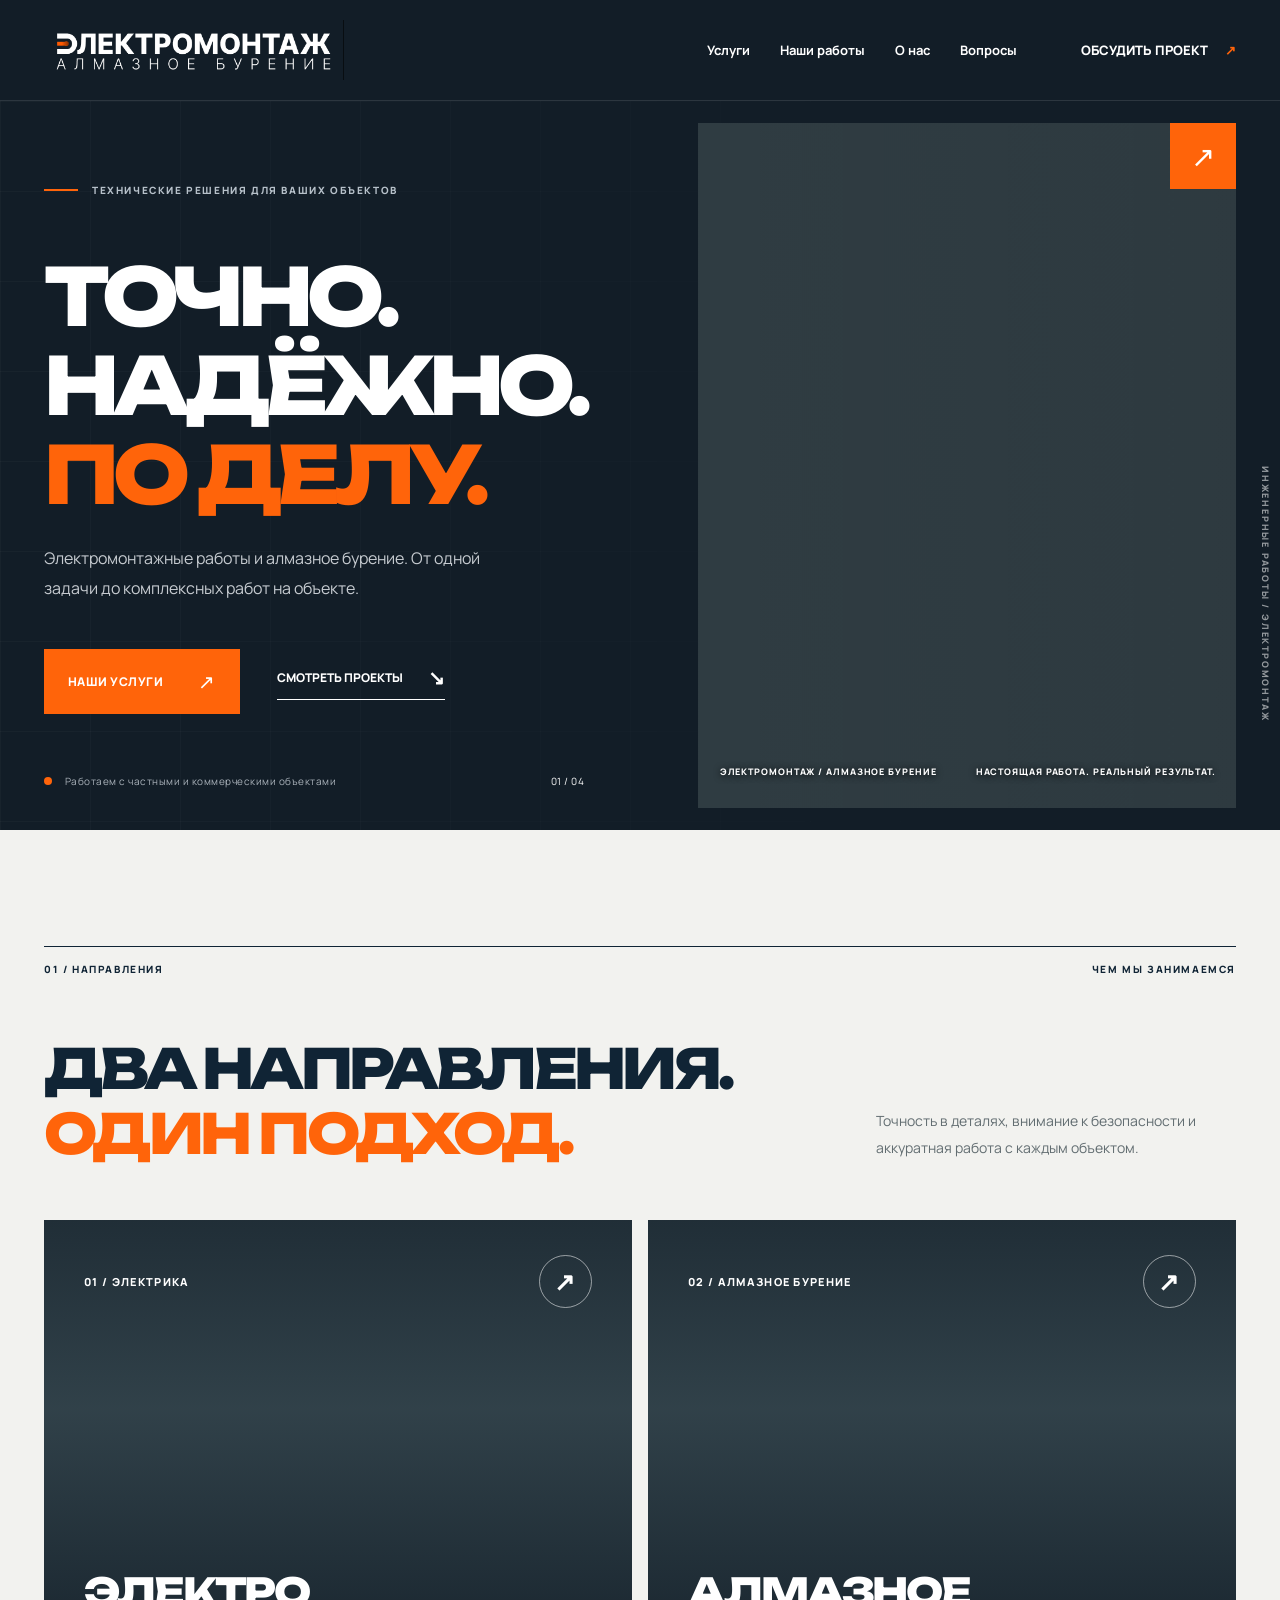
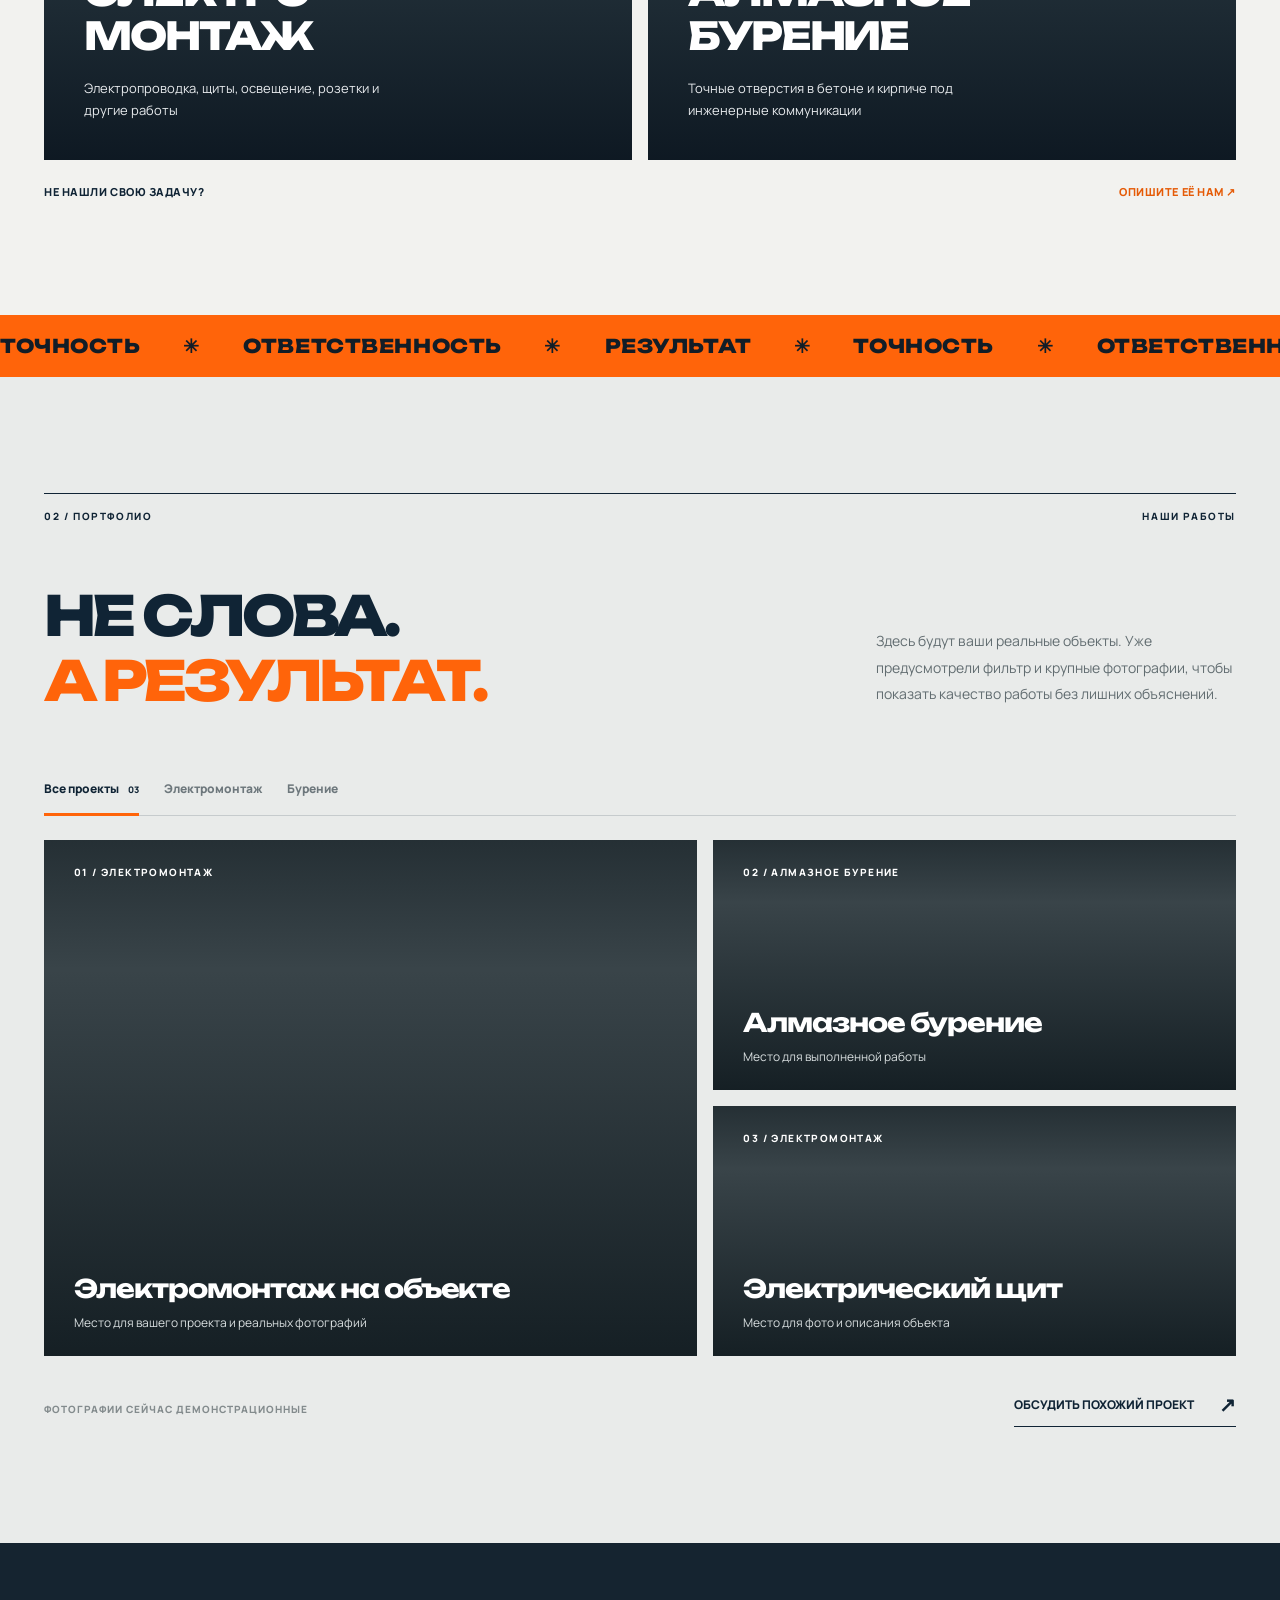
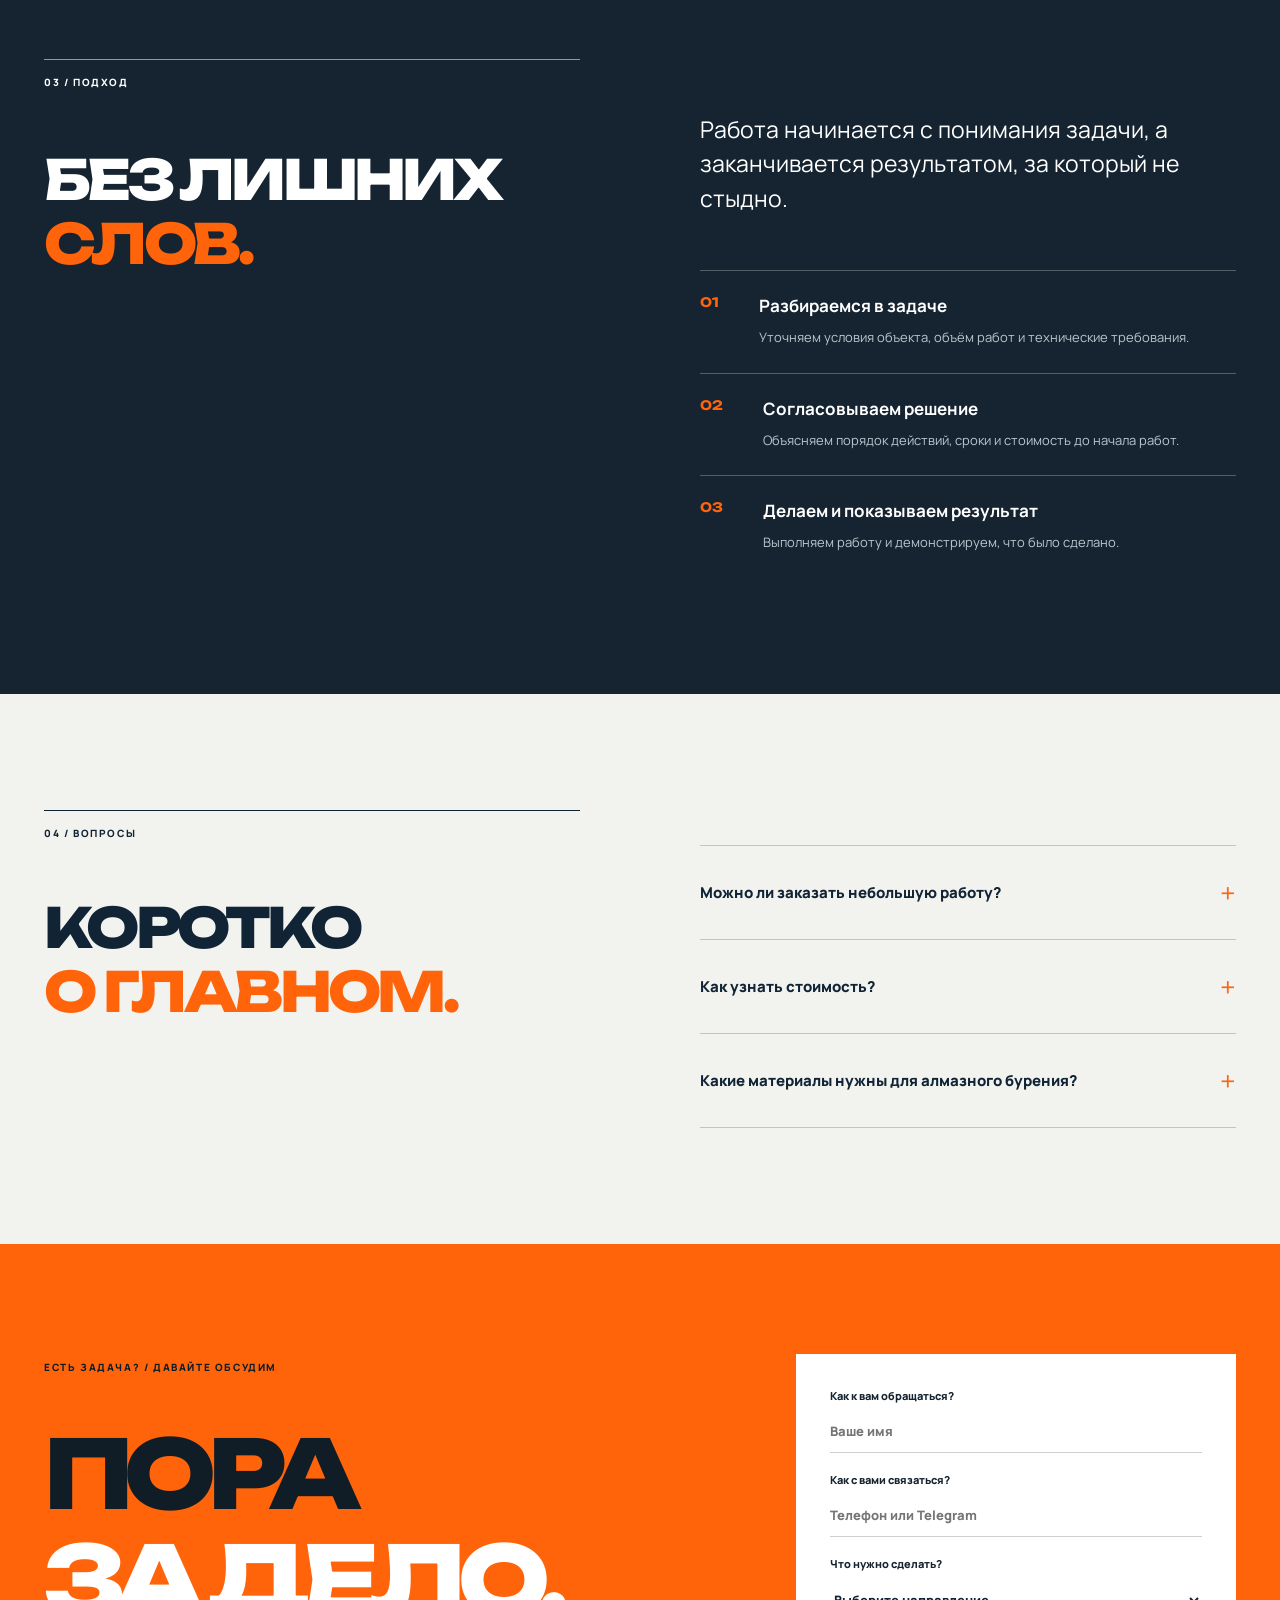
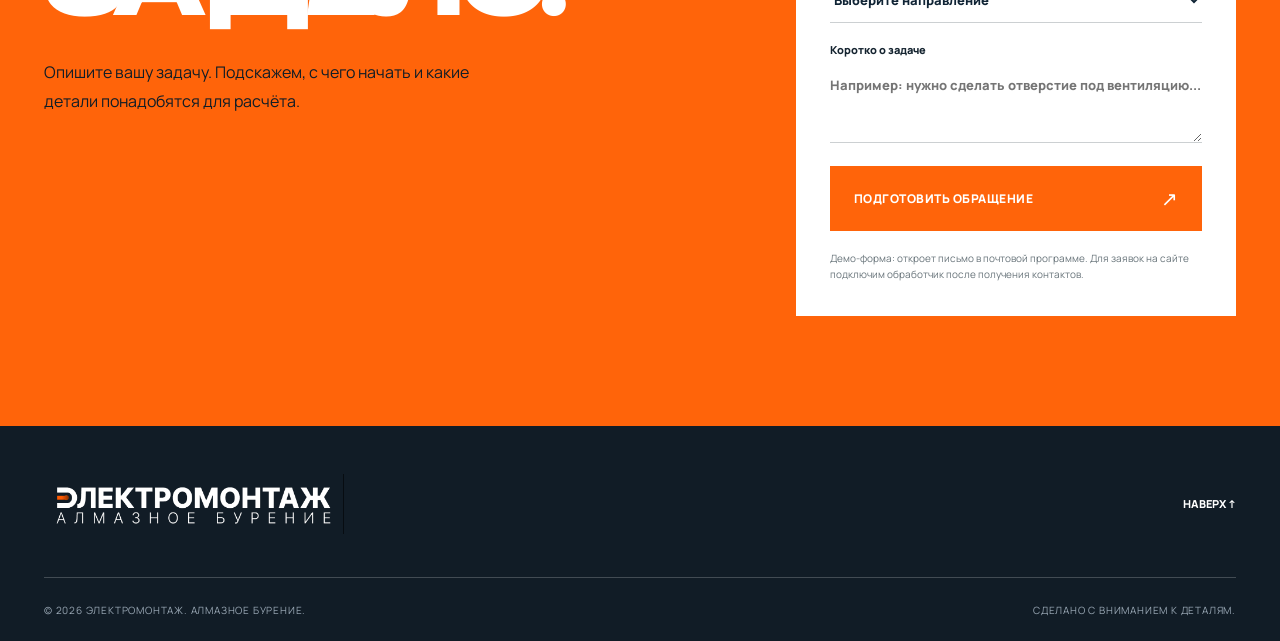
==== index.html @ 84d14e61 "Add files via upload" ====
<!doctype html>
<html lang="ru">
<head>
  <meta charset="utf-8">
  <meta name="viewport" content="width=device-width, initial-scale=1">
  <meta name="theme-color" content="#101e2a">
  <meta name="description" content="Электромонтажные работы и алмазное бурение. Монтаж проводки, щитов и освещения, бурение отверстий под инженерные коммуникации. Посмотрите наши проекты и оставьте заявку.">
  <title>Электромонтаж и алмазное бурение | ЭЛЕКТРОМОНТАЖ</title>
  <link rel="preconnect" href="https://fonts.googleapis.com">
  <link rel="preconnect" href="https://fonts.gstatic.com" crossorigin>
  <link href="https://fonts.googleapis.com/css2?family=Manrope:wght@400;500;600;700;800&family=Unbounded:wght@500;600;700;800&display=swap" rel="stylesheet">
  <link rel="stylesheet" href="css/style.css">
</head>
<body>
  <a class="skip-link" href="#main">Перейти к содержимому</a>
  <header class="site-header" id="top">
    <div class="shell header-inner">
      <a class="logo-link" href="index.html" aria-label="Электромонтаж — главная"><img src="assets/logo-light.png" alt="Электромонтаж. Алмазное бурение" width="318" height="64"></a>
      <nav class="desktop-nav" aria-label="Основное меню"><a href="#services">Услуги</a><a href="#projects">Наши работы</a><a href="#approach">О нас</a><a href="#faq">Вопросы</a></nav>
      <a class="header-contact" href="#contact">Обсудить проект <span aria-hidden="true">↗</span></a>
      <button class="menu-toggle" type="button" aria-controls="mobile-menu" aria-expanded="false" aria-label="Открыть меню"><span></span><span></span></button>
    </div>
    <nav class="mobile-nav" id="mobile-menu" aria-label="Мобильное меню" hidden><a href="#services">Услуги</a><a href="#projects">Наши работы</a><a href="#approach">О нас</a><a href="#faq">Вопросы</a><a href="#contact">Оставить заявку ↗</a></nav>
  </header>

  <main id="main">
    <section class="hero" aria-labelledby="hero-title">
      <div class="hero-grid" aria-hidden="true"></div>
      <div class="shell hero-layout">
        <div class="hero-copy">
          <div class="eyebrow"><span class="orange-line"></span> ТЕХНИЧЕСКИЕ РЕШЕНИЯ ДЛЯ ВАШИХ ОБЪЕКТОВ</div>
          <h1 id="hero-title">ТОЧНО.<br>НАДЁЖНО.<br><span>ПО ДЕЛУ.</span></h1>
          <p>Электромонтажные работы и алмазное бурение. От одной задачи до комплексных работ на объекте.</p>
          <div class="hero-actions"><a class="btn btn-orange" href="#services">Наши услуги <span>↗</span></a><a class="text-link light-link" href="#projects">Смотреть проекты <span>↘</span></a></div>
          <div class="hero-bottom"><span><i class="status-dot"></i> Работаем с частными и коммерческими объектами</span><span class="hero-index">01 / 04</span></div>
        </div>
        <div class="hero-visual">
          <div class="photo photo-hero" role="img" aria-label="Промышленное электрооборудование и электромонтажные работы"></div>
          <div class="photo-caption"><span>ЭЛЕКТРОМОНТАЖ / АЛМАЗНОЕ БУРЕНИЕ</span><span>НАСТОЯЩАЯ РАБОТА. РЕАЛЬНЫЙ РЕЗУЛЬТАТ.</span></div>
          <div class="orange-corner" aria-hidden="true">↗</div>
        </div>
      </div>
      <div class="hero-side-text" aria-hidden="true">ИНЖЕНЕРНЫЕ РАБОТЫ / ЭЛЕКТРОМОНТАЖ</div>
    </section>

    <section class="intro section-pad" id="services" aria-labelledby="services-title">
      <div class="shell">
        <div class="section-kicker"><span>01 / НАПРАВЛЕНИЯ</span><span>ЧЕМ МЫ ЗАНИМАЕМСЯ</span></div>
        <div class="intro-heading"><h2 id="services-title">ДВА НАПРАВЛЕНИЯ.<br><em>ОДИН ПОДХОД.</em></h2><p>Точность в деталях, внимание к безопасности и аккуратная работа с каждым объектом.</p></div>
        <div class="service-grid">
          <a class="service-card" href="electrical.html">
            <div class="service-photo photo photo-electrical"></div><div class="service-shade"></div>
            <div class="service-top"><span>01 / ЭЛЕКТРИКА</span><span class="circle-arrow">↗</span></div>
            <div class="service-bottom"><h3>ЭЛЕКТРО<br>МОНТАЖ</h3><p>Электропроводка, щиты, освещение, розетки и другие работы</p></div>
          </a>
          <a class="service-card" href="drilling.html">
            <div class="service-photo photo photo-drilling"></div><div class="service-shade"></div>
            <div class="service-top"><span>02 / АЛМАЗНОЕ БУРЕНИЕ</span><span class="circle-arrow">↗</span></div>
            <div class="service-bottom"><h3>АЛМАЗНОЕ<br>БУРЕНИЕ</h3><p>Точные отверстия в бетоне и кирпиче под инженерные коммуникации</p></div>
          </a>
        </div>
        <p class="service-note">НЕ НАШЛИ СВОЮ ЗАДАЧУ? <a href="#contact">ОПИШИТЕ ЕЁ НАМ ↗</a></p>
      </div>
    </section>

    <section class="ticker" aria-label="Наш принцип"><div class="ticker-track">ТОЧНОСТЬ <span>✳</span> ОТВЕТСТВЕННОСТЬ <span>✳</span> РЕЗУЛЬТАТ <span>✳</span> ТОЧНОСТЬ <span>✳</span> ОТВЕТСТВЕННОСТЬ <span>✳</span> РЕЗУЛЬТАТ <span>✳</span></div></section>

    <section class="projects section-pad" id="projects" aria-labelledby="projects-title">
      <div class="shell">
        <div class="section-kicker"><span>02 / ПОРТФОЛИО</span><span>НАШИ РАБОТЫ</span></div>
        <div class="projects-heading"><h2 id="projects-title">НЕ СЛОВА.<br><em>А РЕЗУЛЬТАТ.</em></h2><p>Здесь будут ваши реальные объекты. Уже предусмотрели фильтр и крупные фотографии, чтобы показать качество работы без лишних объяснений.</p></div>
        <div class="project-controls" role="group" aria-label="Фильтр проектов"><button class="filter is-active" type="button" data-filter="all" aria-pressed="true">Все проекты <span>03</span></button><button class="filter" type="button" data-filter="electrical" aria-pressed="false">Электромонтаж</button><button class="filter" type="button" data-filter="drilling" aria-pressed="false">Бурение</button></div>
        <div class="project-grid">
          <article class="project-card large" data-category="electrical"><div class="project-photo photo photo-project-1"></div><div class="project-overlay"><span class="project-number">01 / ЭЛЕКТРОМОНТАЖ</span><div><h3>Электромонтаж на объекте</h3><p>Место для вашего проекта и реальных фотографий</p></div></div></article>
          <article class="project-card" data-category="drilling"><div class="project-photo photo photo-project-2"></div><div class="project-overlay"><span class="project-number">02 / АЛМАЗНОЕ БУРЕНИЕ</span><div><h3>Алмазное бурение</h3><p>Место для выполненной работы</p></div></div></article>
          <article class="project-card" data-category="electrical"><div class="project-photo photo photo-project-3"></div><div class="project-overlay"><span class="project-number">03 / ЭЛЕКТРОМОНТАЖ</span><div><h3>Электрический щит</h3><p>Место для фото и описания объекта</p></div></div></article>
        </div>
        <div class="projects-foot"><span>ФОТОГРАФИИ СЕЙЧАС ДЕМОНСТРАЦИОННЫЕ</span><a class="text-link" href="#contact">Обсудить похожий проект <span>↗</span></a></div>
      </div>
    </section>

    <section class="approach section-pad" id="approach" aria-labelledby="approach-title"><div class="shell approach-grid"><div><div class="section-kicker reverse"><span>03 / ПОДХОД</span></div><h2 id="approach-title">БЕЗ ЛИШНИХ<br><em>СЛОВ.</em></h2></div><div class="approach-content"><p class="approach-lead">Работа начинается с понимания задачи, а заканчивается результатом, за который не стыдно.</p><div class="approach-item"><span>01</span><div><h3>Разбираемся в задаче</h3><p>Уточняем условия объекта, объём работ и технические требования.</p></div></div><div class="approach-item"><span>02</span><div><h3>Согласовываем решение</h3><p>Объясняем порядок действий, сроки и стоимость до начала работ.</p></div></div><div class="approach-item"><span>03</span><div><h3>Делаем и показываем результат</h3><p>Выполняем работу и демонстрируем, что было сделано.</p></div></div></div></div></section>

    <section class="faq section-pad" id="faq" aria-labelledby="faq-title"><div class="shell faq-grid"><div><div class="section-kicker"><span>04 / ВОПРОСЫ</span></div><h2 id="faq-title">КОРОТКО<br><em>О ГЛАВНОМ.</em></h2></div><div class="faq-list"><details><summary>Можно ли заказать небольшую работу? <span>+</span></summary><p>Расскажите, что нужно сделать. Обсудим задачу и возможность выезда.</p></details><details><summary>Как узнать стоимость? <span>+</span></summary><p>Опишите работу и по возможности приложите фотографии объекта. После уточнения деталей можно будет рассчитать стоимость.</p></details><details><summary>Какие материалы нужны для алмазного бурения? <span>+</span></summary><p>Для оценки бурения важно знать материал стены, её толщину, диаметр и количество отверстий, а также условия доступа.</p></details></div></div></section>

    <section class="contact" id="contact" aria-labelledby="contact-title"><div class="shell contact-inner"><div class="contact-heading"><span class="contact-kicker">ЕСТЬ ЗАДАЧА? / ДАВАЙТЕ ОБСУДИМ</span><h2 id="contact-title">ПОРА<br><span>ЗА ДЕЛО.</span></h2><p>Опишите вашу задачу. Подскажем, с чего начать и какие детали понадобятся для расчёта.</p></div><form id="contact-form" class="contact-form"><label>Как к вам обращаться?<input required name="name" autocomplete="name" placeholder="Ваше имя"></label><label>Как с вами связаться?<input required name="contact" placeholder="Телефон или Telegram"></label><label>Что нужно сделать?<select name="service" required><option value="" selected disabled>Выберите направление</option><option>Электромонтаж</option><option>Алмазное бурение</option><option>Другое / нужен совет</option></select></label><label>Коротко о задаче<textarea name="message" rows="3" placeholder="Например: нужно сделать отверстие под вентиляцию..."></textarea></label><button class="btn btn-orange" type="submit">Подготовить обращение <span>↗</span></button><p class="form-hint">Демо-форма: откроет письмо в почтовой программе. Для заявок на сайте подключим обработчик после получения контактов.</p></form></div></section>
  </main>

  <footer class="footer"><div class="shell"><div class="footer-top"><a class="footer-logo" href="#top"><img src="assets/logo-light.png" alt="Электромонтаж. Алмазное бурение" loading="lazy"></a><a href="#top" class="up-link">НАВЕРХ ↑</a></div><div class="footer-bottom"><span>© <span id="year">2026</span> ЭЛЕКТРОМОНТАЖ. АЛМАЗНОЕ БУРЕНИЕ.</span><span>СДЕЛАНО С ВНИМАНИЕМ К ДЕТАЛЯМ.</span></div></div></footer>
  <script src="js/main.js" defer></script>
</body>
</html>
---- css/style.css ----
:root{--ink:#102435;--graphite:#17212a;--dark:#121d27;--orange:#ff640a;--paper:#f2f2ef;--muted:#777f84;--line:#d3d6d5;--heading:'Unbounded','Arial Black',sans-serif;--body:'Manrope',Arial,sans-serif}*{box-sizing:border-box}html{scroll-behavior:smooth;scroll-padding-top:85px}body{margin:0;background:var(--paper);color:var(--ink);font-family:var(--body);-webkit-font-smoothing:antialiased}a{color:inherit;text-decoration:none}button,input,textarea,select{font:inherit}button{cursor:pointer}img{max-width:100%;display:block}.shell{width:min(100% - 88px,1440px);margin-inline:auto}.skip-link{position:absolute;top:-100px;left:20px;background:white;color:#111;padding:14px;z-index:30}.skip-link:focus{top:14px}.site-header{background:#121d27;color:#fff;position:relative;z-index:10;border-bottom:1px solid rgba(255,255,255,.11)}.header-inner{height:100px;display:flex;align-items:center;gap:44px}.logo-link{display:flex;align-items:center;width:300px;flex:none}.logo-link img{width:100%;height:auto}.desktop-nav{display:flex;gap:30px;align-items:center;margin-left:auto}.desktop-nav a{font-size:13px;font-weight:700;transition:color .2s}.desktop-nav a:hover,.header-contact:hover{color:var(--orange)}.header-contact{font-size:13px;font-weight:800;text-transform:uppercase;margin-left:20px;white-space:nowrap}.header-contact span{color:var(--orange);padding-left:14px}.menu-toggle{display:none;background:none;border:0;width:40px;height:40px}.menu-toggle span{display:block;width:28px;height:2px;background:white;margin:6px auto}.mobile-nav{background:#15222c;padding:15px 7% 28px}.mobile-nav a{display:block;padding:14px 0;border-bottom:1px solid #ffffff22}.hero{background:var(--dark);color:white;position:relative;overflow:hidden}.hero-grid{pointer-events:none;position:absolute;inset:0;background-image:linear-gradient(to right,rgba(255,255,255,.027) 1px,transparent 1px),linear-gradient(to bottom,rgba(255,255,255,.027) 1px,transparent 1px);background-size:90px 90px;mask-image:linear-gradient(to right,#000,transparent 80%)}.hero-layout{display:grid;grid-template-columns:54% 46%;min-height:670px;position:relative}.hero-copy{display:flex;flex-direction:column;align-items:flex-start;padding:82px 40px 42px 0;position:relative;z-index:2}.eyebrow,.section-kicker,.contact-kicker{font-size:10px;font-weight:800;letter-spacing:.16em}.eyebrow{display:flex;align-items:center;gap:14px;color:#b7c1ca}.orange-line{height:2px;width:34px;background:var(--orange)}h1,h2,h3,p{margin-top:0}.hero h1{font:800 clamp(50px,6.2vw,102px)/1.12 var(--heading);letter-spacing:-.075em;margin:55px 0 24px;position:relative;z-index:3;white-space:nowrap}.hero h1 span{color:var(--orange)}.hero-copy>p{font-size:16px;line-height:1.9;color:#c6cbd0;max-width:475px}.hero-actions{display:flex;align-items:center;gap:37px;margin-top:30px}.btn{display:inline-flex;align-items:center;justify-content:space-between;gap:35px;border:0;padding:19px 24px;font-size:12px;text-transform:uppercase;letter-spacing:.04em;font-weight:800;transition:transform .25s,background .25s}.btn:hover{transform:translateY(-3px)}.btn-orange{background:var(--orange);color:#fff}.btn-orange:hover{background:#e75700}.btn span{font-size:20px;font-weight:400}.text-link{display:inline-flex;gap:25px;align-items:center;font-size:12px;font-weight:800;text-transform:uppercase;border-bottom:1px solid currentColor;padding-bottom:8px}.light-link{color:white}.text-link span{font-size:20px}.hero-bottom{margin-top:auto;padding-top:60px;display:flex;align-items:center;justify-content:space-between;width:100%;max-width:540px;font-size:10px;letter-spacing:.05em;color:#aab2ba}.status-dot{display:inline-block;width:8px;height:8px;border-radius:50%;background:var(--orange);margin-right:10px}.hero-index{color:white}.hero-visual{position:relative;margin-left:10px;min-height:670px}.photo{background-size:cover;background-position:center;background-color:#34454d}.photo-hero{position:absolute;inset:22px 0 22px 0;background-image:linear-gradient(90deg,rgba(18,29,39,.05),rgba(18,29,39,.1)),url('https://images.unsplash.com/photo-1621905251189-08b45d6a269e?auto=format&fit=crop&w=1500&q=85');filter:saturate(.67) contrast(1.1)}.photo-caption{position:absolute;left:22px;bottom:52px;right:20px;display:flex;justify-content:space-between;gap:15px;font-size:9px;font-weight:800;letter-spacing:.1em;text-shadow:0 1px 7px #000}.orange-corner{position:absolute;right:0;top:22px;width:66px;height:66px;background:var(--orange);display:grid;place-items:center;font-size:29px}.hero-side-text{position:absolute;right:8px;top:50%;writing-mode:vertical-rl;font-size:9px;font-weight:800;letter-spacing:.2em;color:#ffffff8c}.section-pad{padding:116px 0}.section-kicker{display:flex;justify-content:space-between;gap:10px;border-top:1px solid var(--ink);padding-top:15px}.intro-heading,.projects-heading{display:flex;justify-content:space-between;gap:45px;align-items:end;margin:60px 0 55px}.intro-heading h2,.projects-heading h2,.approach h2,.faq h2{font:800 clamp(34px,4.3vw,69px)/1.17 var(--heading);letter-spacing:-.065em;margin:0}.intro-heading h2 em,.projects-heading h2 em,.approach h2 em,.faq h2 em{font-style:normal;color:var(--orange)}.intro-heading p,.projects-heading p{max-width:360px;margin:0 0 4px;font-size:14px;line-height:1.9;color:#626d71}.service-grid{display:grid;grid-template-columns:1fr 1fr;gap:16px}.service-card{height:540px;position:relative;overflow:hidden;color:#fff}.service-photo{position:absolute;inset:0;transition:transform .8s cubic-bezier(.2,.65,.2,1)}.service-card:hover .service-photo{transform:scale(1.07)}.photo-electrical{background-image:url('https://images.unsplash.com/photo-1621905251918-48416bd8575a?auto=format&fit=crop&w=1300&q=85')}.photo-drilling{background-image:url('https://images.unsplash.com/photo-1504307651254-35680f356dfd?auto=format&fit=crop&w=1300&q=85')}.service-shade{position:absolute;inset:0;background:linear-gradient(180deg,rgba(10,20,30,.47),rgba(10,20,30,.08) 35%,rgba(10,20,30,.9) 100%)}.service-top,.service-bottom{position:absolute;left:40px;right:40px}.service-top{top:35px;display:flex;align-items:center;justify-content:space-between;font-size:11px;font-weight:800;letter-spacing:.12em}.circle-arrow{width:53px;height:53px;border:1px solid #fff8;border-radius:50%;display:grid;place-items:center;font-size:25px;transition:background .25s}.service-card:hover .circle-arrow{background:var(--orange);border-color:var(--orange)}.service-bottom{bottom:39px}.service-bottom h3{font:800 clamp(30px,3vw,49px)/1.14 var(--heading);letter-spacing:-.055em;margin-bottom:19px}.service-bottom p{font-size:13px;line-height:1.7;max-width:330px;margin:0;color:#e7eaed}.service-note{display:flex;justify-content:space-between;gap:20px;margin:24px 0 0;font-size:11px;font-weight:800;letter-spacing:.05em}.service-note a{color:#e55b07}.ticker{background:var(--orange);color:var(--dark);overflow:hidden;padding:19px 0}.ticker-track{white-space:nowrap;font:800 19px var(--heading);letter-spacing:.03em;width:max-content;animation:marquee 30s linear infinite}.ticker span{margin:0 38px}@keyframes marquee{to{transform:translateX(-50%)}}.projects{background:#e9ebea}.projects-heading{align-items:end}.project-controls{display:flex;gap:25px;border-bottom:1px solid #c6cbcd;margin-bottom:24px}.filter{border:0;background:none;color:#6d777c;font-size:12px;font-weight:800;padding:13px 0 18px;position:relative}.filter span{font-size:9px;margin-left:7px}.filter.is-active{color:var(--ink)}.filter.is-active::after{content:"";height:3px;background:var(--orange);position:absolute;bottom:-1px;left:0;right:0}.project-grid{display:grid;grid-template-columns:1.25fr 1fr;grid-template-rows:250px 250px;gap:16px}.project-card{position:relative;overflow:hidden;min-height:250px;color:#fff}.project-card[hidden]{display:none}.project-card.large{grid-row:span 2}.project-photo{position:absolute;inset:0;filter:saturate(.62);transition:transform .6s}.project-card:hover .project-photo{transform:scale(1.04)}.photo-project-1{background-image:url('https://images.unsplash.com/photo-1621905252507-b35492cc74b4?auto=format&fit=crop&w=1200&q=85')}.photo-project-2{background-image:url('https://images.unsplash.com/photo-1504917595217-d4dc5ebe6122?auto=format&fit=crop&w=1000&q=85')}.photo-project-3{background-image:url('https://images.unsplash.com/photo-1621905251189-08b45d6a269e?auto=format&fit=crop&w=1000&q=85')}.project-overlay{position:absolute;inset:0;padding:25px 30px;display:flex;flex-direction:column;justify-content:space-between;background:linear-gradient(180deg,rgba(15,25,30,.48),transparent 25%,rgba(15,25,30,.85))}.project-number{font-size:10px;letter-spacing:.14em;font-weight:800}.project-overlay h3{font:700 clamp(19px,2vw,31px) var(--heading);letter-spacing:-.04em;margin:0 0 10px}.project-overlay p{font-size:12px;margin:0;color:#d8dedf}.projects-foot{display:flex;justify-content:space-between;align-items:center;gap:25px;margin-top:35px}.projects-foot>span{font-size:10px;font-weight:800;color:#838b8d;letter-spacing:.1em}.approach{background:#152430;color:white}.section-kicker.reverse{border-color:#ffffff88}.approach-grid{display:grid;grid-template-columns:1fr 1fr;gap:10%}.approach h2{margin-top:58px}.approach-content{padding-top:53px}.approach-lead{font-size:23px;line-height:1.5;max-width:580px;margin:0 0 55px}.approach-item{border-top:1px solid #ffffff44;padding:23px 0;display:flex;gap:40px}.approach-item>span{color:var(--orange);font:700 13px var(--heading)}.approach-item h3{font-size:17px;margin:0 0 9px}.approach-item p{font-size:13px;line-height:1.8;color:#bbc5ce;margin:0}.faq-grid{display:grid;grid-template-columns:1fr 1fr;gap:10%}.faq h2{margin-top:55px}.faq-list{padding-top:35px}details{border-top:1px solid #bfc4c5}details:last-child{border-bottom:1px solid #bfc4c5}summary{list-style:none;cursor:pointer;padding:28px 0;display:flex;justify-content:space-between;align-items:center;gap:20px;font-weight:800;font-size:15px}summary::-webkit-details-marker{display:none}summary span{font-size:27px;font-weight:400;color:var(--orange)}details[open] summary span{transform:rotate(45deg)}details p{font-size:13px;line-height:1.9;color:#657278;max-width:490px;padding-bottom:22px;margin:0}.contact{background:var(--orange);color:#101d27;padding:110px 0}.contact-inner{display:grid;grid-template-columns:1fr 440px;gap:14%;align-items:start}.contact-heading h2{font:800 clamp(60px,7.4vw,120px)/1.12 var(--heading);letter-spacing:-.09em;margin:45px 0 25px}.contact-heading h2 span{color:white}.contact-heading p{font-size:16px;line-height:1.8;max-width:440px}.contact-form{background:#fff;padding:34px;display:grid;gap:19px;color:#152430}.contact-form label{display:grid;gap:7px;font-size:11px;font-weight:800}.contact-form input,.contact-form select,.contact-form textarea{width:100%;border:0;border-bottom:1px solid #ccd0d2;border-radius:0;background:transparent;padding:12px 0;font-size:13px;outline:none;resize:vertical;color:#102435}.contact-form input:focus,.contact-form select:focus,.contact-form textarea:focus{border-bottom-color:var(--orange)}.contact-form .btn{width:100%;margin-top:4px}.form-hint{color:#68747a;font-size:10px;line-height:1.6;margin:0}.footer{background:#111c26;color:white;padding:48px 0 24px}.footer-top,.footer-bottom{display:flex;justify-content:space-between;align-items:center;gap:25px}.footer-logo{max-width:300px}.up-link{font-size:11px;font-weight:800}.footer-bottom{border-top:1px solid #ffffff35;padding-top:25px;margin-top:43px;font-size:10px;letter-spacing:.08em;color:#9aa8b5}@media(max-width:1180px){.shell{width:min(100% - 56px,1440px)}.header-inner{gap:20px}.logo-link{width:245px}.desktop-nav{gap:17px}.header-contact{margin-left:0}.hero-layout{grid-template-columns:55% 45%}.hero h1{font-size:clamp(48px,5.8vw,72px)}}@media(max-width:880px){.desktop-nav,.header-contact{display:none}.menu-toggle{display:block;margin-left:auto}.header-inner{height:80px}.hero-layout{grid-template-columns:1fr}.hero-copy{padding:75px 0 45px}.hero h1{font-size:clamp(48px,9vw,92px);margin-top:40px}.hero-visual{min-height:390px;margin:0}.photo-hero{inset:0 0 18px}.orange-corner{top:0}.photo-caption{bottom:35px}.hero-bottom{padding-top:45px}.section-pad{padding:80px 0}.intro-heading,.projects-heading{align-items:start;flex-direction:column;gap:25px;margin:40px 0}.service-card{height:440px}.service-top,.service-bottom{left:25px;right:25px}.approach-grid,.faq-grid{gap:5%}.contact-inner{grid-template-columns:1fr 1fr;gap:8%}.contact-heading h2{font-size:clamp(50px,6.5vw,80px)}.contact-form{padding:24px}}@media(max-width:650px){.shell{width:calc(100% - 36px)}.logo-link{width:218px}.header-inner{height:74px}.hero-copy{padding:48px 0 32px}.eyebrow{font-size:9px}.hero h1{font-size:clamp(40px,10.3vw,66px);line-height:1.2;margin:34px 0 22px}.hero-copy>p{font-size:14px;line-height:1.8}.hero-actions{gap:20px;flex-wrap:wrap}.btn{padding:17px 18px;font-size:11px}.text-link{font-size:10px;gap:12px}.hero-bottom{font-size:9px;gap:18px}.hero-visual{min-height:330px}.photo-caption{font-size:8px;flex-direction:column}.orange-corner{width:54px;height:54px}.hero-side-text{display:none}.section-pad{padding:65px 0}.section-kicker{font-size:9px}.intro-heading h2,.projects-heading h2,.approach h2,.faq h2{font-size:clamp(31px,7.8vw,47px)}.intro-heading p,.projects-heading p{font-size:13px}.service-grid{grid-template-columns:1fr}.service-card{height:430px}.service-bottom h3{font-size:37px}.service-note{font-size:9px;flex-wrap:wrap}.ticker-track{font-size:13px}.project-controls{gap:18px}.filter{font-size:10px}.project-grid{display:grid;grid-template-columns:1fr;grid-template-rows:none}.project-card,.project-card.large{height:320px;grid-row:auto}.project-card.large{height:390px}.projects-foot{align-items:start;flex-direction:column}.approach-grid,.faq-grid{grid-template-columns:1fr;gap:20px}.approach h2,.faq h2{margin-top:35px}.approach-content,.faq-list{padding-top:15px}.approach-lead{font-size:19px;margin-bottom:30px}.contact{padding:70px 0}.contact-inner{grid-template-columns:1fr;gap:30px}.contact-heading h2{font-size:clamp(56px,14vw,85px);margin:25px 0}.contact-heading p{font-size:14px}.contact-form{padding:23px}.footer-logo{max-width:220px}.footer-bottom{align-items:start;flex-direction:column;font-size:9px}.footer-top{align-items:center}}@media(prefers-reduced-motion:reduce){*,*::before,*::after{scroll-behavior:auto!important;animation:none!important;transition:none!important}}
/* Internal service page starter layouts */
.inner-hero{background:#121d27;color:#fff;padding:45px 0 85px}.back-link{font-size:11px;font-weight:800;color:#bdc7ce}.inner-grid{display:grid;grid-template-columns:1fr 45%;gap:9%;align-items:center;margin-top:55px}.inner-label{font-size:10px;letter-spacing:.15em;color:var(--orange);font-weight:800}.inner-hero h1{font:800 clamp(32px,4.4vw,67px)/1.25 var(--heading);letter-spacing:-.075em;overflow-wrap:anywhere;margin:28px 0}.inner-hero p{font-size:16px;line-height:1.85;max-width:540px;color:#c6cdd4;margin-bottom:34px}.inner-photo{min-height:430px}.inner-services h2{font:800 clamp(30px,4vw,60px)/1.2 var(--heading);letter-spacing:-.06em;margin:45px 0}.inner-services h2 em{font-style:normal;color:var(--orange)}.inner-services ul{list-style:none;margin:0 0 35px;padding:0}.inner-services li{display:flex;align-items:center;gap:35px;padding:22px 0;border-bottom:1px solid #c6cacb}.inner-services li span{font:800 12px var(--heading);color:var(--orange)}.inner-services li b{font-size:17px}.inner-disclaimer{font-size:13px;line-height:1.8;color:#637078;margin-bottom:35px}@media(max-width:750px){.inner-grid{grid-template-columns:1fr;gap:34px}.inner-photo{min-height:320px}.inner-hero{padding:38px 0 55px}.inner-services li{gap:22px}.inner-services li b{font-size:14px}}
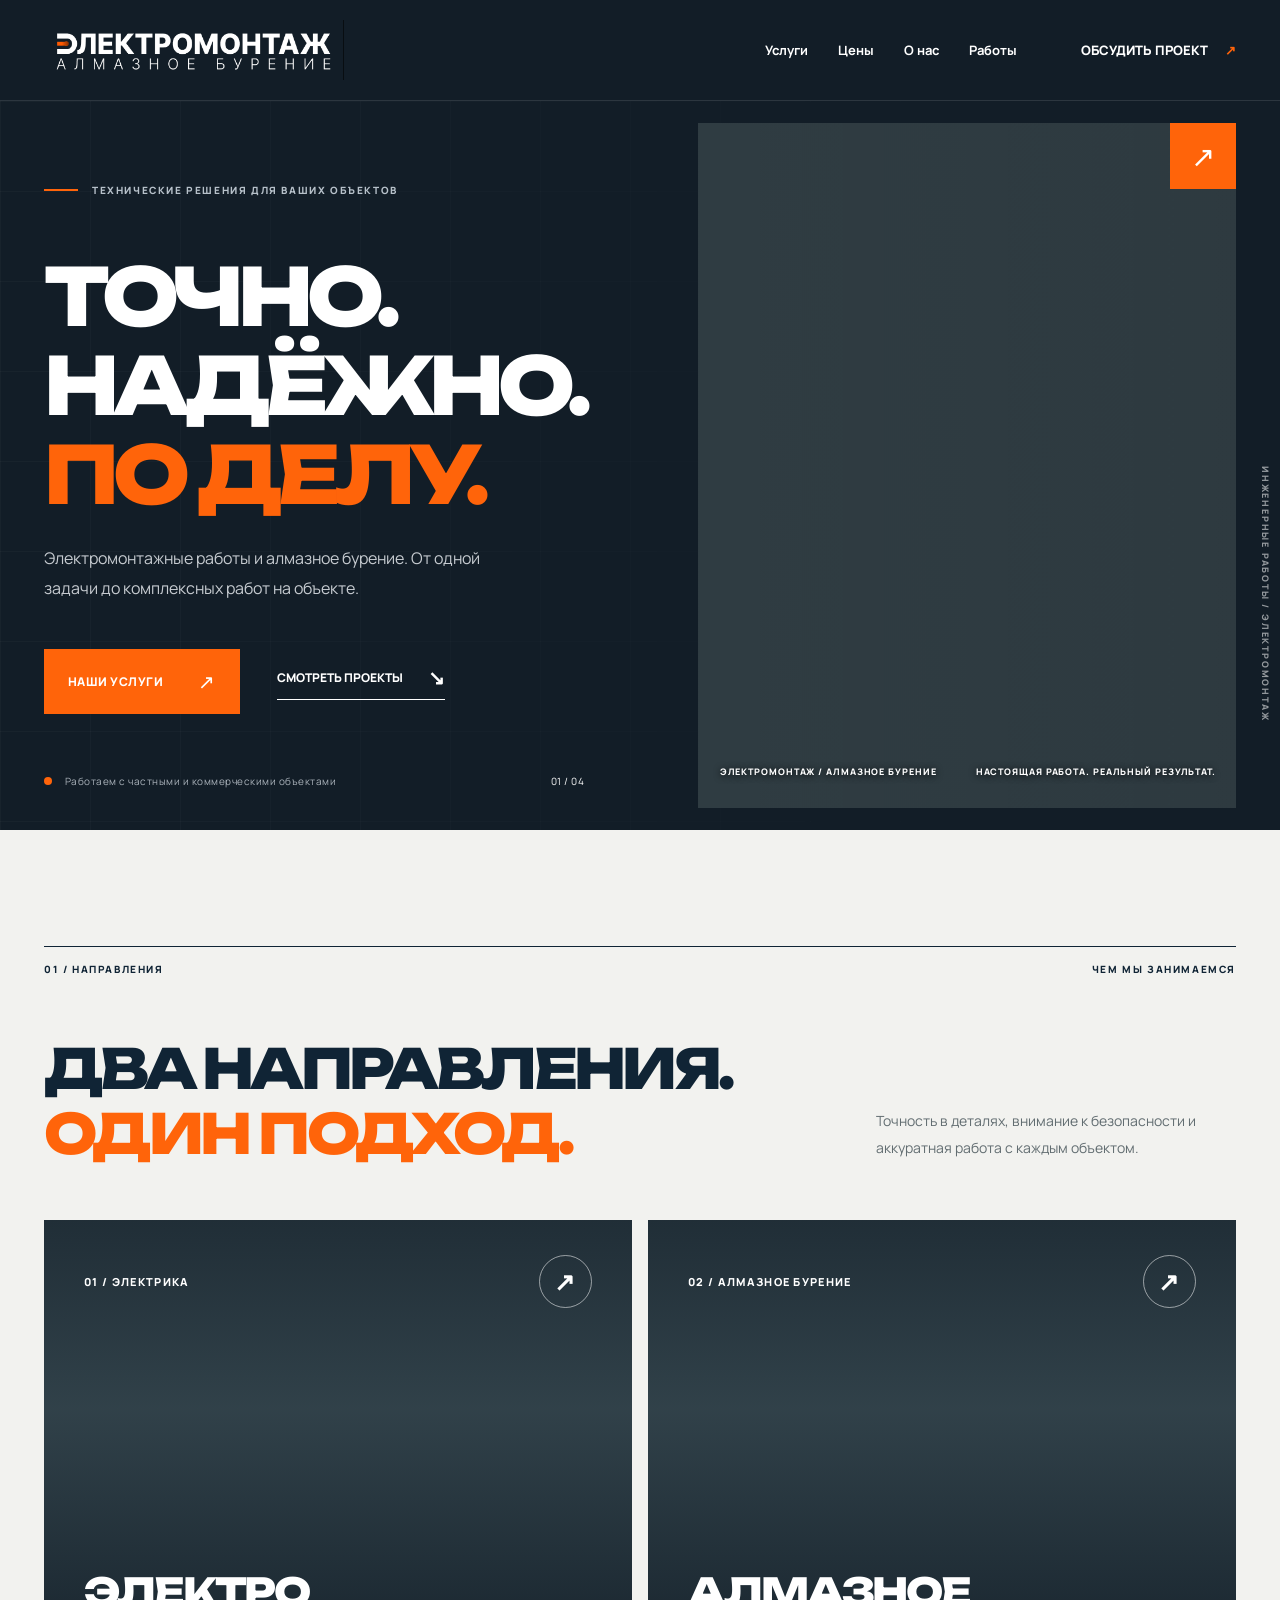
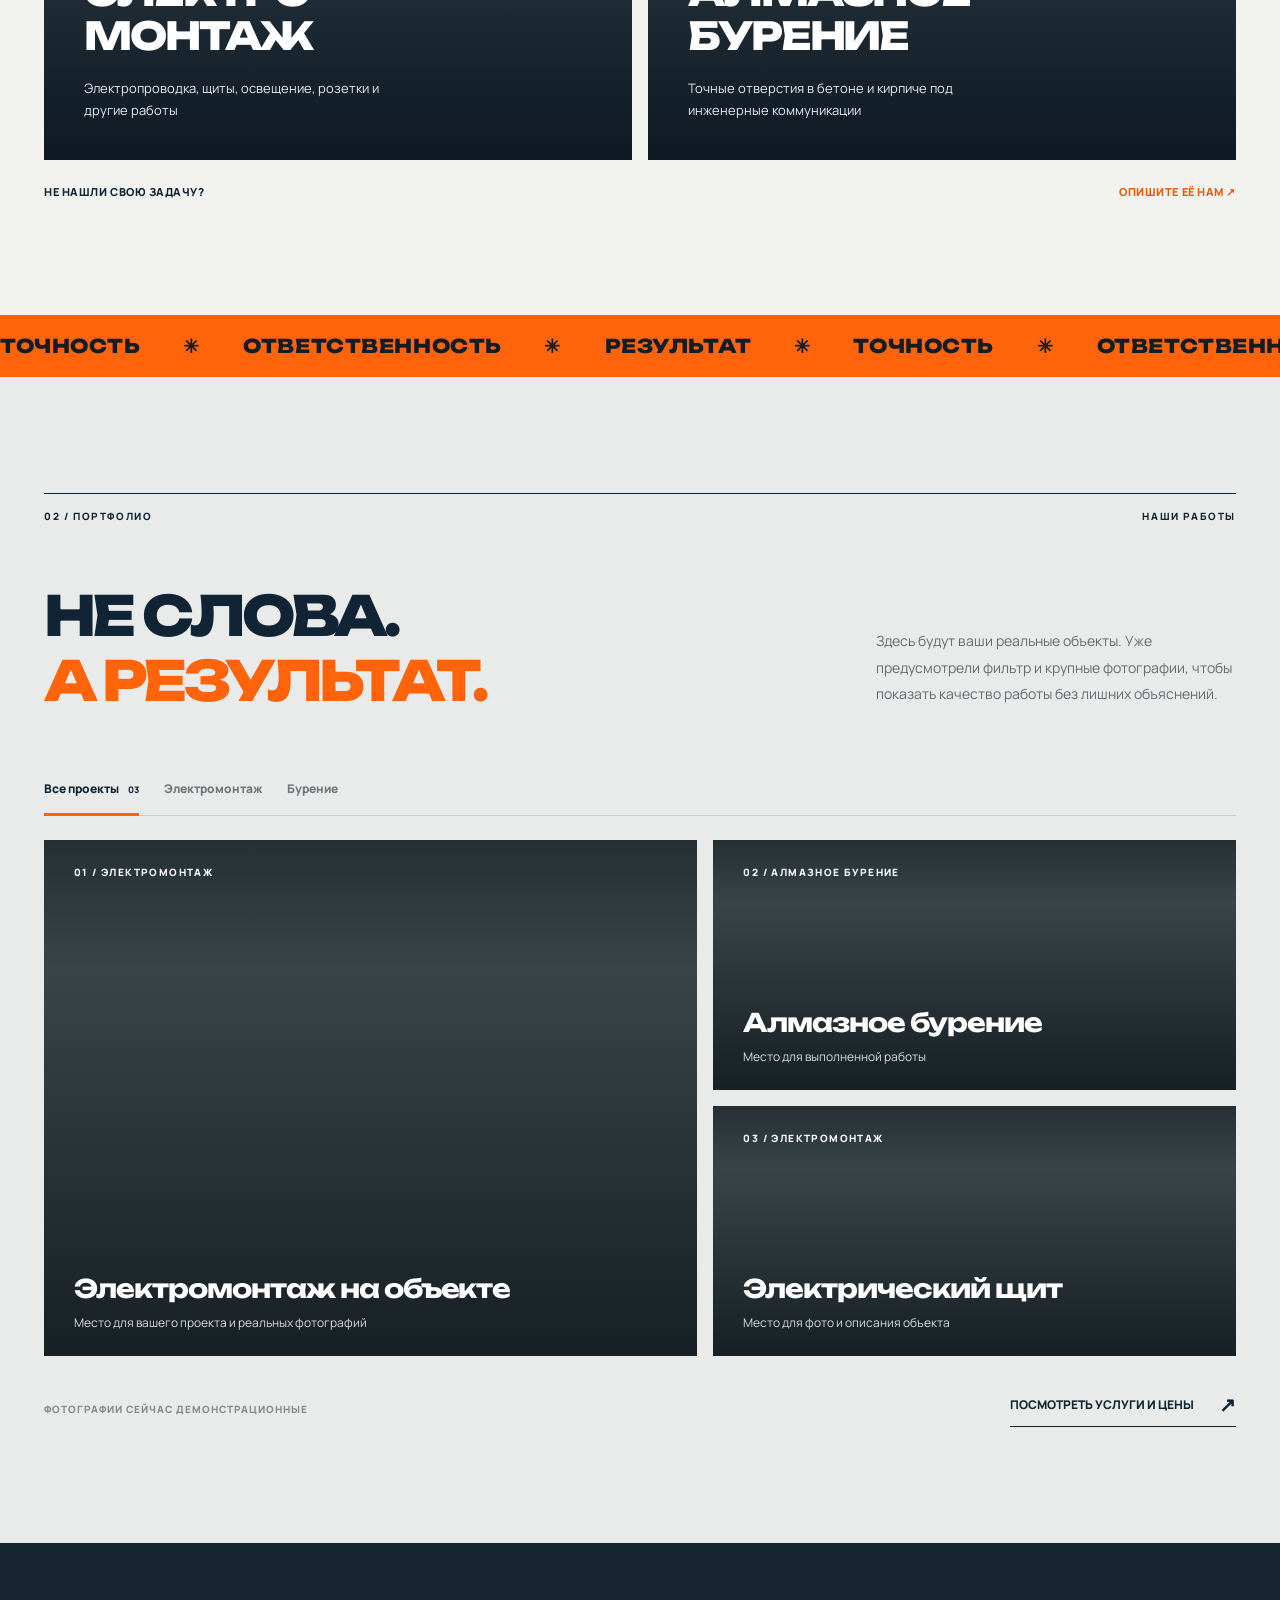
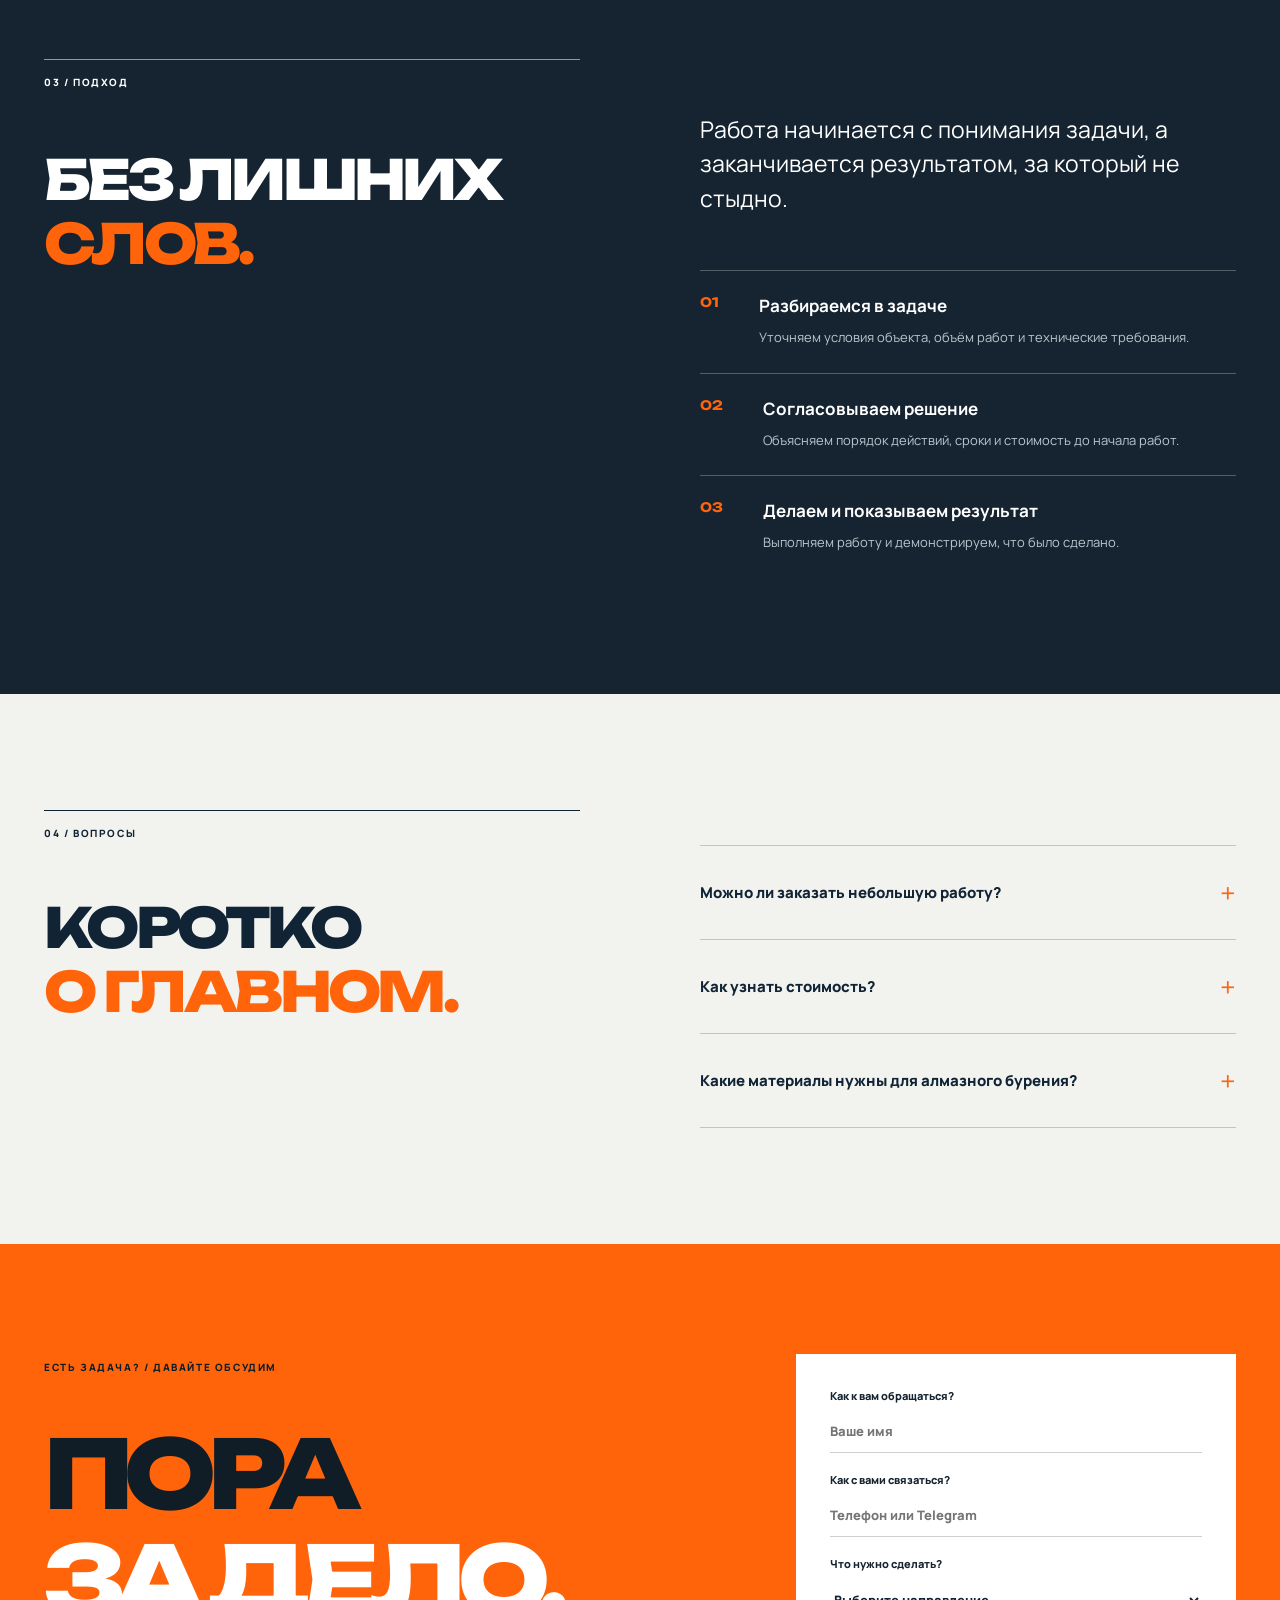
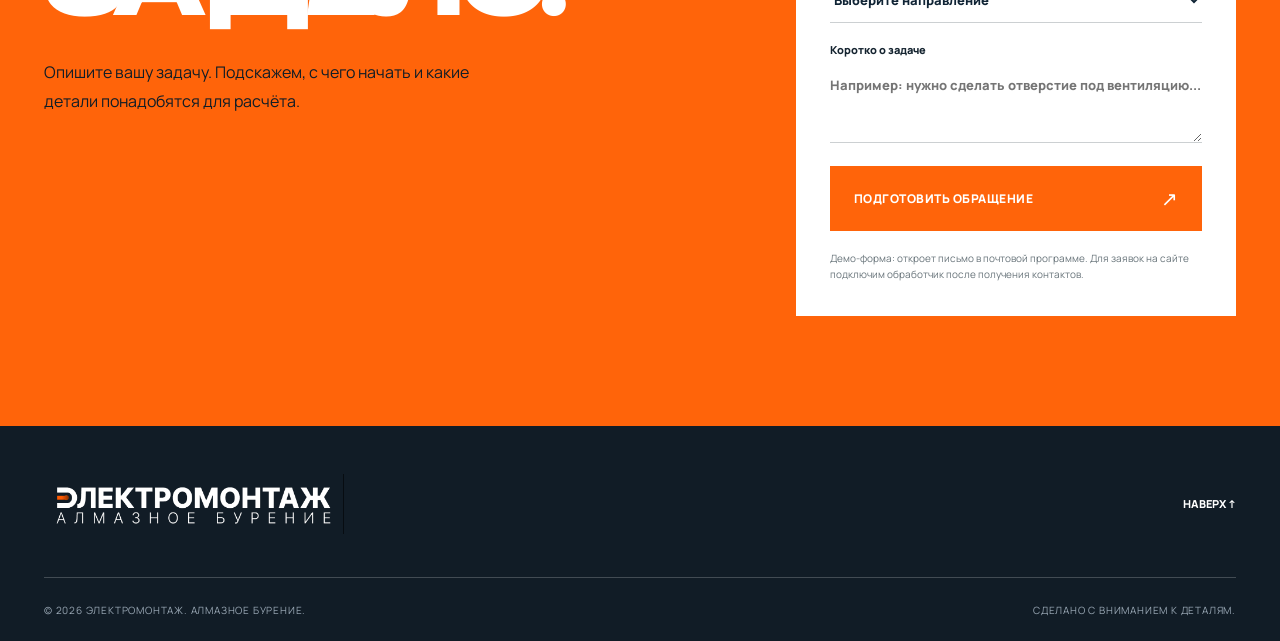
==== commit 978d5ab6: "Add about and prices to main navigation" ====
--- a/index.html
+++ b/index.html
@@ -16,11 +16,11 @@
   <header class="site-header" id="top">
     <div class="shell header-inner">
       <a class="logo-link" href="index.html" aria-label="Электромонтаж — главная"><img src="assets/logo-light.png" alt="Электромонтаж. Алмазное бурение" width="318" height="64"></a>
-      <nav class="desktop-nav" aria-label="Основное меню"><a href="#services">Услуги</a><a href="#projects">Наши работы</a><a href="#approach">О нас</a><a href="#faq">Вопросы</a></nav>
+      <nav class="desktop-nav" aria-label="Основное меню"><a href="#services">Услуги</a><a href="prices.html">Цены</a><a href="about.html">О нас</a><a href="#projects">Работы</a></nav>
       <a class="header-contact" href="#contact">Обсудить проект <span aria-hidden="true">↗</span></a>
       <button class="menu-toggle" type="button" aria-controls="mobile-menu" aria-expanded="false" aria-label="Открыть меню"><span></span><span></span></button>
     </div>
-    <nav class="mobile-nav" id="mobile-menu" aria-label="Мобильное меню" hidden><a href="#services">Услуги</a><a href="#projects">Наши работы</a><a href="#approach">О нас</a><a href="#faq">Вопросы</a><a href="#contact">Оставить заявку ↗</a></nav>
+    <nav class="mobile-nav" id="mobile-menu" aria-label="Мобильное меню" hidden><a href="#services">Услуги</a><a href="prices.html">Цены</a><a href="about.html">О нас</a><a href="#projects">Работы</a><a href="#contact">Оставить заявку ↗</a></nav>
   </header>
 
   <main id="main">
@@ -75,7 +75,7 @@
           <article class="project-card" data-category="drilling"><div class="project-photo photo photo-project-2"></div><div class="project-overlay"><span class="project-number">02 / АЛМАЗНОЕ БУРЕНИЕ</span><div><h3>Алмазное бурение</h3><p>Место для выполненной работы</p></div></div></article>
           <article class="project-card" data-category="electrical"><div class="project-photo photo photo-project-3"></div><div class="project-overlay"><span class="project-number">03 / ЭЛЕКТРОМОНТАЖ</span><div><h3>Электрический щит</h3><p>Место для фото и описания объекта</p></div></div></article>
         </div>
-        <div class="projects-foot"><span>ФОТОГРАФИИ СЕЙЧАС ДЕМОНСТРАЦИОННЫЕ</span><a class="text-link" href="#contact">Обсудить похожий проект <span>↗</span></a></div>
+        <div class="projects-foot"><span>ФОТОГРАФИИ СЕЙЧАС ДЕМОНСТРАЦИОННЫЕ</span><a class="text-link" href="prices.html">Посмотреть услуги и цены <span>↗</span></a></div>
       </div>
     </section>
 
--- a/css/style.css
+++ b/css/style.css
@@ -1,3 +1,7 @@
 :root{--ink:#102435;--graphite:#17212a;--dark:#121d27;--orange:#ff640a;--paper:#f2f2ef;--muted:#777f84;--line:#d3d6d5;--heading:'Unbounded','Arial Black',sans-serif;--body:'Manrope',Arial,sans-serif}*{box-sizing:border-box}html{scroll-behavior:smooth;scroll-padding-top:85px}body{margin:0;background:var(--paper);color:var(--ink);font-family:var(--body);-webkit-font-smoothing:antialiased}a{color:inherit;text-decoration:none}button,input,textarea,select{font:inherit}button{cursor:pointer}img{max-width:100%;display:block}.shell{width:min(100% - 88px,1440px);margin-inline:auto}.skip-link{position:absolute;top:-100px;left:20px;background:white;color:#111;padding:14px;z-index:30}.skip-link:focus{top:14px}.site-header{background:#121d27;color:#fff;position:relative;z-index:10;border-bottom:1px solid rgba(255,255,255,.11)}.header-inner{height:100px;display:flex;align-items:center;gap:44px}.logo-link{display:flex;align-items:center;width:300px;flex:none}.logo-link img{width:100%;height:auto}.desktop-nav{display:flex;gap:30px;align-items:center;margin-left:auto}.desktop-nav a{font-size:13px;font-weight:700;transition:color .2s}.desktop-nav a:hover,.header-contact:hover{color:var(--orange)}.header-contact{font-size:13px;font-weight:800;text-transform:uppercase;margin-left:20px;white-space:nowrap}.header-contact span{color:var(--orange);padding-left:14px}.menu-toggle{display:none;background:none;border:0;width:40px;height:40px}.menu-toggle span{display:block;width:28px;height:2px;background:white;margin:6px auto}.mobile-nav{background:#15222c;padding:15px 7% 28px}.mobile-nav a{display:block;padding:14px 0;border-bottom:1px solid #ffffff22}.hero{background:var(--dark);color:white;position:relative;overflow:hidden}.hero-grid{pointer-events:none;position:absolute;inset:0;background-image:linear-gradient(to right,rgba(255,255,255,.027) 1px,transparent 1px),linear-gradient(to bottom,rgba(255,255,255,.027) 1px,transparent 1px);background-size:90px 90px;mask-image:linear-gradient(to right,#000,transparent 80%)}.hero-layout{display:grid;grid-template-columns:54% 46%;min-height:670px;position:relative}.hero-copy{display:flex;flex-direction:column;align-items:flex-start;padding:82px 40px 42px 0;position:relative;z-index:2}.eyebrow,.section-kicker,.contact-kicker{font-size:10px;font-weight:800;letter-spacing:.16em}.eyebrow{display:flex;align-items:center;gap:14px;color:#b7c1ca}.orange-line{height:2px;width:34px;background:var(--orange)}h1,h2,h3,p{margin-top:0}.hero h1{font:800 clamp(50px,6.2vw,102px)/1.12 var(--heading);letter-spacing:-.075em;margin:55px 0 24px;position:relative;z-index:3;white-space:nowrap}.hero h1 span{color:var(--orange)}.hero-copy>p{font-size:16px;line-height:1.9;color:#c6cbd0;max-width:475px}.hero-actions{display:flex;align-items:center;gap:37px;margin-top:30px}.btn{display:inline-flex;align-items:center;justify-content:space-between;gap:35px;border:0;padding:19px 24px;font-size:12px;text-transform:uppercase;letter-spacing:.04em;font-weight:800;transition:transform .25s,background .25s}.btn:hover{transform:translateY(-3px)}.btn-orange{background:var(--orange);color:#fff}.btn-orange:hover{background:#e75700}.btn span{font-size:20px;font-weight:400}.text-link{display:inline-flex;gap:25px;align-items:center;font-size:12px;font-weight:800;text-transform:uppercase;border-bottom:1px solid currentColor;padding-bottom:8px}.light-link{color:white}.text-link span{font-size:20px}.hero-bottom{margin-top:auto;padding-top:60px;display:flex;align-items:center;justify-content:space-between;width:100%;max-width:540px;font-size:10px;letter-spacing:.05em;color:#aab2ba}.status-dot{display:inline-block;width:8px;height:8px;border-radius:50%;background:var(--orange);margin-right:10px}.hero-index{color:white}.hero-visual{position:relative;margin-left:10px;min-height:670px}.photo{background-size:cover;background-position:center;background-color:#34454d}.photo-hero{position:absolute;inset:22px 0 22px 0;background-image:linear-gradient(90deg,rgba(18,29,39,.05),rgba(18,29,39,.1)),url('https://images.unsplash.com/photo-1621905251189-08b45d6a269e?auto=format&fit=crop&w=1500&q=85');filter:saturate(.67) contrast(1.1)}.photo-caption{position:absolute;left:22px;bottom:52px;right:20px;display:flex;justify-content:space-between;gap:15px;font-size:9px;font-weight:800;letter-spacing:.1em;text-shadow:0 1px 7px #000}.orange-corner{position:absolute;right:0;top:22px;width:66px;height:66px;background:var(--orange);display:grid;place-items:center;font-size:29px}.hero-side-text{position:absolute;right:8px;top:50%;writing-mode:vertical-rl;font-size:9px;font-weight:800;letter-spacing:.2em;color:#ffffff8c}.section-pad{padding:116px 0}.section-kicker{display:flex;justify-content:space-between;gap:10px;border-top:1px solid var(--ink);padding-top:15px}.intro-heading,.projects-heading{display:flex;justify-content:space-between;gap:45px;align-items:end;margin:60px 0 55px}.intro-heading h2,.projects-heading h2,.approach h2,.faq h2{font:800 clamp(34px,4.3vw,69px)/1.17 var(--heading);letter-spacing:-.065em;margin:0}.intro-heading h2 em,.projects-heading h2 em,.approach h2 em,.faq h2 em{font-style:normal;color:var(--orange)}.intro-heading p,.projects-heading p{max-width:360px;margin:0 0 4px;font-size:14px;line-height:1.9;color:#626d71}.service-grid{display:grid;grid-template-columns:1fr 1fr;gap:16px}.service-card{height:540px;position:relative;overflow:hidden;color:#fff}.service-photo{position:absolute;inset:0;transition:transform .8s cubic-bezier(.2,.65,.2,1)}.service-card:hover .service-photo{transform:scale(1.07)}.photo-electrical{background-image:url('https://images.unsplash.com/photo-1621905251918-48416bd8575a?auto=format&fit=crop&w=1300&q=85')}.photo-drilling{background-image:url('https://images.unsplash.com/photo-1504307651254-35680f356dfd?auto=format&fit=crop&w=1300&q=85')}.service-shade{position:absolute;inset:0;background:linear-gradient(180deg,rgba(10,20,30,.47),rgba(10,20,30,.08) 35%,rgba(10,20,30,.9) 100%)}.service-top,.service-bottom{position:absolute;left:40px;right:40px}.service-top{top:35px;display:flex;align-items:center;justify-content:space-between;font-size:11px;font-weight:800;letter-spacing:.12em}.circle-arrow{width:53px;height:53px;border:1px solid #fff8;border-radius:50%;display:grid;place-items:center;font-size:25px;transition:background .25s}.service-card:hover .circle-arrow{background:var(--orange);border-color:var(--orange)}.service-bottom{bottom:39px}.service-bottom h3{font:800 clamp(30px,3vw,49px)/1.14 var(--heading);letter-spacing:-.055em;margin-bottom:19px}.service-bottom p{font-size:13px;line-height:1.7;max-width:330px;margin:0;color:#e7eaed}.service-note{display:flex;justify-content:space-between;gap:20px;margin:24px 0 0;font-size:11px;font-weight:800;letter-spacing:.05em}.service-note a{color:#e55b07}.ticker{background:var(--orange);color:var(--dark);overflow:hidden;padding:19px 0}.ticker-track{white-space:nowrap;font:800 19px var(--heading);letter-spacing:.03em;width:max-content;animation:marquee 30s linear infinite}.ticker span{margin:0 38px}@keyframes marquee{to{transform:translateX(-50%)}}.projects{background:#e9ebea}.projects-heading{align-items:end}.project-controls{display:flex;gap:25px;border-bottom:1px solid #c6cbcd;margin-bottom:24px}.filter{border:0;background:none;color:#6d777c;font-size:12px;font-weight:800;padding:13px 0 18px;position:relative}.filter span{font-size:9px;margin-left:7px}.filter.is-active{color:var(--ink)}.filter.is-active::after{content:"";height:3px;background:var(--orange);position:absolute;bottom:-1px;left:0;right:0}.project-grid{display:grid;grid-template-columns:1.25fr 1fr;grid-template-rows:250px 250px;gap:16px}.project-card{position:relative;overflow:hidden;min-height:250px;color:#fff}.project-card[hidden]{display:none}.project-card.large{grid-row:span 2}.project-photo{position:absolute;inset:0;filter:saturate(.62);transition:transform .6s}.project-card:hover .project-photo{transform:scale(1.04)}.photo-project-1{background-image:url('https://images.unsplash.com/photo-1621905252507-b35492cc74b4?auto=format&fit=crop&w=1200&q=85')}.photo-project-2{background-image:url('https://images.unsplash.com/photo-1504917595217-d4dc5ebe6122?auto=format&fit=crop&w=1000&q=85')}.photo-project-3{background-image:url('https://images.unsplash.com/photo-1621905251189-08b45d6a269e?auto=format&fit=crop&w=1000&q=85')}.project-overlay{position:absolute;inset:0;padding:25px 30px;display:flex;flex-direction:column;justify-content:space-between;background:linear-gradient(180deg,rgba(15,25,30,.48),transparent 25%,rgba(15,25,30,.85))}.project-number{font-size:10px;letter-spacing:.14em;font-weight:800}.project-overlay h3{font:700 clamp(19px,2vw,31px) var(--heading);letter-spacing:-.04em;margin:0 0 10px}.project-overlay p{font-size:12px;margin:0;color:#d8dedf}.projects-foot{display:flex;justify-content:space-between;align-items:center;gap:25px;margin-top:35px}.projects-foot>span{font-size:10px;font-weight:800;color:#838b8d;letter-spacing:.1em}.approach{background:#152430;color:white}.section-kicker.reverse{border-color:#ffffff88}.approach-grid{display:grid;grid-template-columns:1fr 1fr;gap:10%}.approach h2{margin-top:58px}.approach-content{padding-top:53px}.approach-lead{font-size:23px;line-height:1.5;max-width:580px;margin:0 0 55px}.approach-item{border-top:1px solid #ffffff44;padding:23px 0;display:flex;gap:40px}.approach-item>span{color:var(--orange);font:700 13px var(--heading)}.approach-item h3{font-size:17px;margin:0 0 9px}.approach-item p{font-size:13px;line-height:1.8;color:#bbc5ce;margin:0}.faq-grid{display:grid;grid-template-columns:1fr 1fr;gap:10%}.faq h2{margin-top:55px}.faq-list{padding-top:35px}details{border-top:1px solid #bfc4c5}details:last-child{border-bottom:1px solid #bfc4c5}summary{list-style:none;cursor:pointer;padding:28px 0;display:flex;justify-content:space-between;align-items:center;gap:20px;font-weight:800;font-size:15px}summary::-webkit-details-marker{display:none}summary span{font-size:27px;font-weight:400;color:var(--orange)}details[open] summary span{transform:rotate(45deg)}details p{font-size:13px;line-height:1.9;color:#657278;max-width:490px;padding-bottom:22px;margin:0}.contact{background:var(--orange);color:#101d27;padding:110px 0}.contact-inner{display:grid;grid-template-columns:1fr 440px;gap:14%;align-items:start}.contact-heading h2{font:800 clamp(60px,7.4vw,120px)/1.12 var(--heading);letter-spacing:-.09em;margin:45px 0 25px}.contact-heading h2 span{color:white}.contact-heading p{font-size:16px;line-height:1.8;max-width:440px}.contact-form{background:#fff;padding:34px;display:grid;gap:19px;color:#152430}.contact-form label{display:grid;gap:7px;font-size:11px;font-weight:800}.contact-form input,.contact-form select,.contact-form textarea{width:100%;border:0;border-bottom:1px solid #ccd0d2;border-radius:0;background:transparent;padding:12px 0;font-size:13px;outline:none;resize:vertical;color:#102435}.contact-form input:focus,.contact-form select:focus,.contact-form textarea:focus{border-bottom-color:var(--orange)}.contact-form .btn{width:100%;margin-top:4px}.form-hint{color:#68747a;font-size:10px;line-height:1.6;margin:0}.footer{background:#111c26;color:white;padding:48px 0 24px}.footer-top,.footer-bottom{display:flex;justify-content:space-between;align-items:center;gap:25px}.footer-logo{max-width:300px}.up-link{font-size:11px;font-weight:800}.footer-bottom{border-top:1px solid #ffffff35;padding-top:25px;margin-top:43px;font-size:10px;letter-spacing:.08em;color:#9aa8b5}@media(max-width:1180px){.shell{width:min(100% - 56px,1440px)}.header-inner{gap:20px}.logo-link{width:245px}.desktop-nav{gap:17px}.header-contact{margin-left:0}.hero-layout{grid-template-columns:55% 45%}.hero h1{font-size:clamp(48px,5.8vw,72px)}}@media(max-width:880px){.desktop-nav,.header-contact{display:none}.menu-toggle{display:block;margin-left:auto}.header-inner{height:80px}.hero-layout{grid-template-columns:1fr}.hero-copy{padding:75px 0 45px}.hero h1{font-size:clamp(48px,9vw,92px);margin-top:40px}.hero-visual{min-height:390px;margin:0}.photo-hero{inset:0 0 18px}.orange-corner{top:0}.photo-caption{bottom:35px}.hero-bottom{padding-top:45px}.section-pad{padding:80px 0}.intro-heading,.projects-heading{align-items:start;flex-direction:column;gap:25px;margin:40px 0}.service-card{height:440px}.service-top,.service-bottom{left:25px;right:25px}.approach-grid,.faq-grid{gap:5%}.contact-inner{grid-template-columns:1fr 1fr;gap:8%}.contact-heading h2{font-size:clamp(50px,6.5vw,80px)}.contact-form{padding:24px}}@media(max-width:650px){.shell{width:calc(100% - 36px)}.logo-link{width:218px}.header-inner{height:74px}.hero-copy{padding:48px 0 32px}.eyebrow{font-size:9px}.hero h1{font-size:clamp(40px,10.3vw,66px);line-height:1.2;margin:34px 0 22px}.hero-copy>p{font-size:14px;line-height:1.8}.hero-actions{gap:20px;flex-wrap:wrap}.btn{padding:17px 18px;font-size:11px}.text-link{font-size:10px;gap:12px}.hero-bottom{font-size:9px;gap:18px}.hero-visual{min-height:330px}.photo-caption{font-size:8px;flex-direction:column}.orange-corner{width:54px;height:54px}.hero-side-text{display:none}.section-pad{padding:65px 0}.section-kicker{font-size:9px}.intro-heading h2,.projects-heading h2,.approach h2,.faq h2{font-size:clamp(31px,7.8vw,47px)}.intro-heading p,.projects-heading p{font-size:13px}.service-grid{grid-template-columns:1fr}.service-card{height:430px}.service-bottom h3{font-size:37px}.service-note{font-size:9px;flex-wrap:wrap}.ticker-track{font-size:13px}.project-controls{gap:18px}.filter{font-size:10px}.project-grid{display:grid;grid-template-columns:1fr;grid-template-rows:none}.project-card,.project-card.large{height:320px;grid-row:auto}.project-card.large{height:390px}.projects-foot{align-items:start;flex-direction:column}.approach-grid,.faq-grid{grid-template-columns:1fr;gap:20px}.approach h2,.faq h2{margin-top:35px}.approach-content,.faq-list{padding-top:15px}.approach-lead{font-size:19px;margin-bottom:30px}.contact{padding:70px 0}.contact-inner{grid-template-columns:1fr;gap:30px}.contact-heading h2{font-size:clamp(56px,14vw,85px);margin:25px 0}.contact-heading p{font-size:14px}.contact-form{padding:23px}.footer-logo{max-width:220px}.footer-bottom{align-items:start;flex-direction:column;font-size:9px}.footer-top{align-items:center}}@media(prefers-reduced-motion:reduce){*,*::before,*::after{scroll-behavior:auto!important;animation:none!important;transition:none!important}}
 /* Internal service page starter layouts */
 .inner-hero{background:#121d27;color:#fff;padding:45px 0 85px}.back-link{font-size:11px;font-weight:800;color:#bdc7ce}.inner-grid{display:grid;grid-template-columns:1fr 45%;gap:9%;align-items:center;margin-top:55px}.inner-label{font-size:10px;letter-spacing:.15em;color:var(--orange);font-weight:800}.inner-hero h1{font:800 clamp(32px,4.4vw,67px)/1.25 var(--heading);letter-spacing:-.075em;overflow-wrap:anywhere;margin:28px 0}.inner-hero p{font-size:16px;line-height:1.85;max-width:540px;color:#c6cdd4;margin-bottom:34px}.inner-photo{min-height:430px}.inner-services h2{font:800 clamp(30px,4vw,60px)/1.2 var(--heading);letter-spacing:-.06em;margin:45px 0}.inner-services h2 em{font-style:normal;color:var(--orange)}.inner-services ul{list-style:none;margin:0 0 35px;padding:0}.inner-services li{display:flex;align-items:center;gap:35px;padding:22px 0;border-bottom:1px solid #c6cacb}.inner-services li span{font:800 12px var(--heading);color:var(--orange)}.inner-services li b{font-size:17px}.inner-disclaimer{font-size:13px;line-height:1.8;color:#637078;margin-bottom:35px}@media(max-width:750px){.inner-grid{grid-template-columns:1fr;gap:34px}.inner-photo{min-height:320px}.inner-hero{padding:38px 0 55px}.inner-services li{gap:22px}.inner-services li b{font-size:14px}}
+
+/* Editorial pages - about and prices */
+.editorial-hero{background:#121d27;color:white;padding:72px 0 110px;position:relative;overflow:hidden}.editorial-hero:after{content:"";position:absolute;right:-6%;top:18%;width:32vw;height:32vw;border:1px solid #ffffff22;border-radius:50%;pointer-events:none}.editorial-hero .section-kicker{border-color:#ffffff55}.editorial-hero h1{font:800 clamp(38px,6vw,100px)/1.15 var(--heading);letter-spacing:-.07em;margin:70px 0 30px;position:relative;z-index:1}.editorial-hero h1 em,.editorial-title em,.editorial-cta em{font-style:normal;color:var(--orange)}.editorial-hero p{max-width:710px;font-size:17px;line-height:1.9;color:#c8d0d6;margin-bottom:35px}.editorial-split{display:grid;grid-template-columns:1fr 1fr;gap:11%}.editorial-title{font:800 clamp(34px,4.2vw,68px)/1.2 var(--heading);letter-spacing:-.065em;margin:44px 0}.editorial-copy{padding-top:40px}.editorial-copy p{font-size:15px;line-height:1.9;color:#647079}.editorial-copy .lead{font-size:23px;line-height:1.6;color:inherit}.editorial-dark{background:#152430;color:white}.editorial-dark .editorial-copy p{color:#c2cbd2}.editorial-steps{display:grid;grid-template-columns:repeat(4,1fr);gap:18px;margin-top:60px}.editorial-steps article{border-top:1px solid #ffffff66;padding:24px 0}.editorial-steps article>span{color:var(--orange);font:800 13px var(--heading)}.editorial-steps h3{font-size:18px;margin:35px 0 15px}.editorial-steps p{font-size:13px;line-height:1.8;color:#bdc8d0}.editorial-link-list{margin-top:35px}.editorial-link-list a{display:grid;grid-template-columns:220px 1fr 50px;gap:20px;align-items:center;border-bottom:1px solid #c8cdcd;padding:35px 0}.editorial-link-list a span{font-size:11px;letter-spacing:.1em}.editorial-link-list strong{font:800 clamp(20px,3vw,42px)/1.2 var(--heading);letter-spacing:-.05em}.editorial-link-list b{color:var(--orange);font-size:30px}.editorial-note{font-size:12px;line-height:1.9;color:#6a777d;margin-top:30px}.editorial-cta{background:#f0ece6;padding:95px 0}.editorial-cta .shell{display:flex;align-items:end;justify-content:space-between;gap:30px}.editorial-cta h2{font:800 clamp(36px,5vw,76px)/1.17 var(--heading);letter-spacing:-.07em;margin:0}.rate-group{margin-top:65px}.rate-heading{display:flex;align-items:center;gap:30px;margin-bottom:22px}.rate-heading span{color:var(--orange);font:700 13px var(--heading)}.rate-heading h2{font:800 clamp(25px,3.2vw,45px)/1.2 var(--heading);letter-spacing:-.05em;margin:0}.rate-row{display:grid;grid-template-columns:1fr 210px;gap:30px;align-items:center;padding:26px 0;border-top:1px solid #c8cdcd}.rate-row:last-child{border-bottom:1px solid #c8cdcd}.rate-row h3{font-size:17px;margin:0 0 7px}.rate-row p{font-size:13px;color:#647079;line-height:1.6;margin:0}.rate-row>div:last-child{text-align:right}.rate-row strong{display:block;font-size:16px}.rate-row>div:last-child span{font-size:11px;color:#778287}
+@media(max-width:800px){.editorial-split{grid-template-columns:1fr;gap:0}.editorial-copy{padding-top:0}.editorial-steps{grid-template-columns:repeat(2,1fr)}.editorial-link-list a{grid-template-columns:1fr 40px}.editorial-link-list a span{grid-column:1/-1}.editorial-link-list a b{grid-column:2;grid-row:2}.editorial-hero{padding:55px 0 75px}}@media(max-width:540px){.editorial-hero h1{font-size:clamp(32px,10vw,56px);margin:45px 0 22px}.editorial-hero p{font-size:14px}.editorial-steps{grid-template-columns:1fr}.editorial-steps article{padding:17px 0}.editorial-steps h3{margin:16px 0 8px}.editorial-cta .shell{display:block}.editorial-cta .btn{margin-top:30px}.rate-row{grid-template-columns:1fr;gap:12px}.rate-row>div:last-child{text-align:left}.editorial-link-list strong{font-size:20px}}
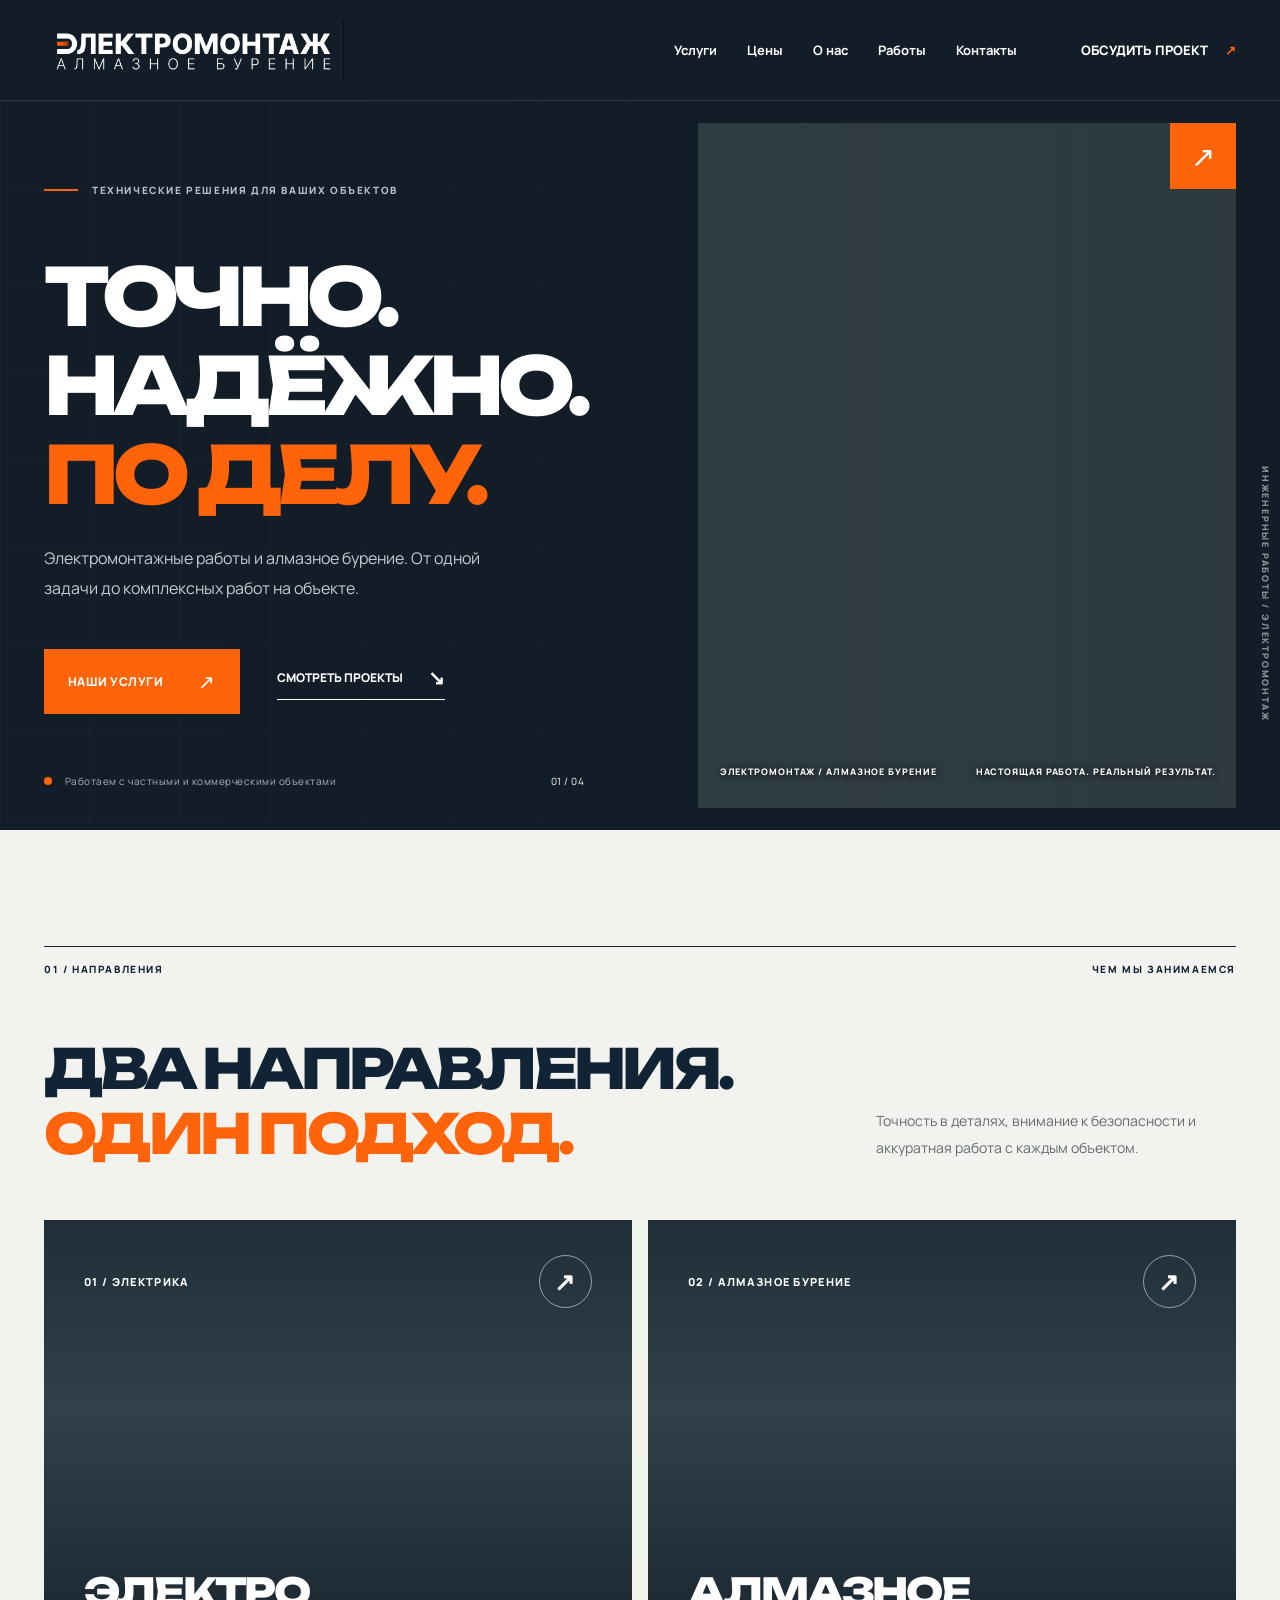
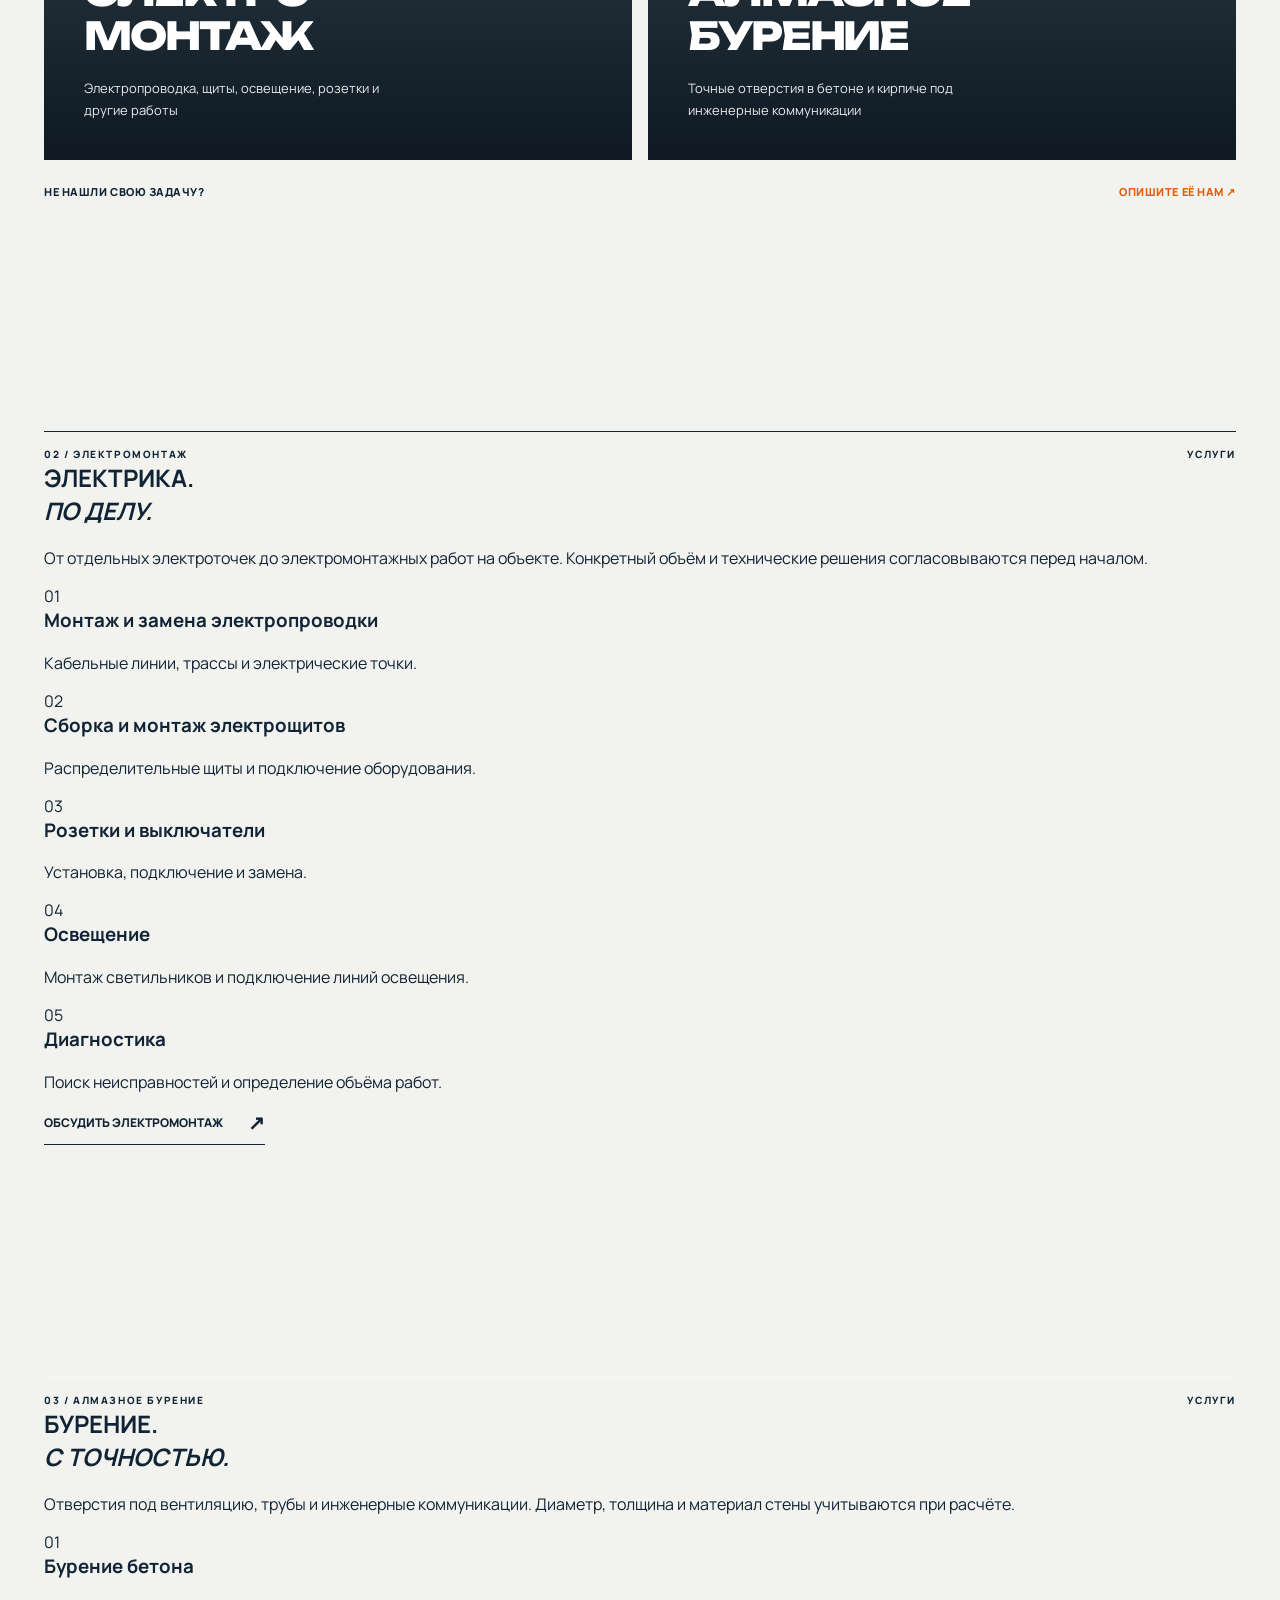
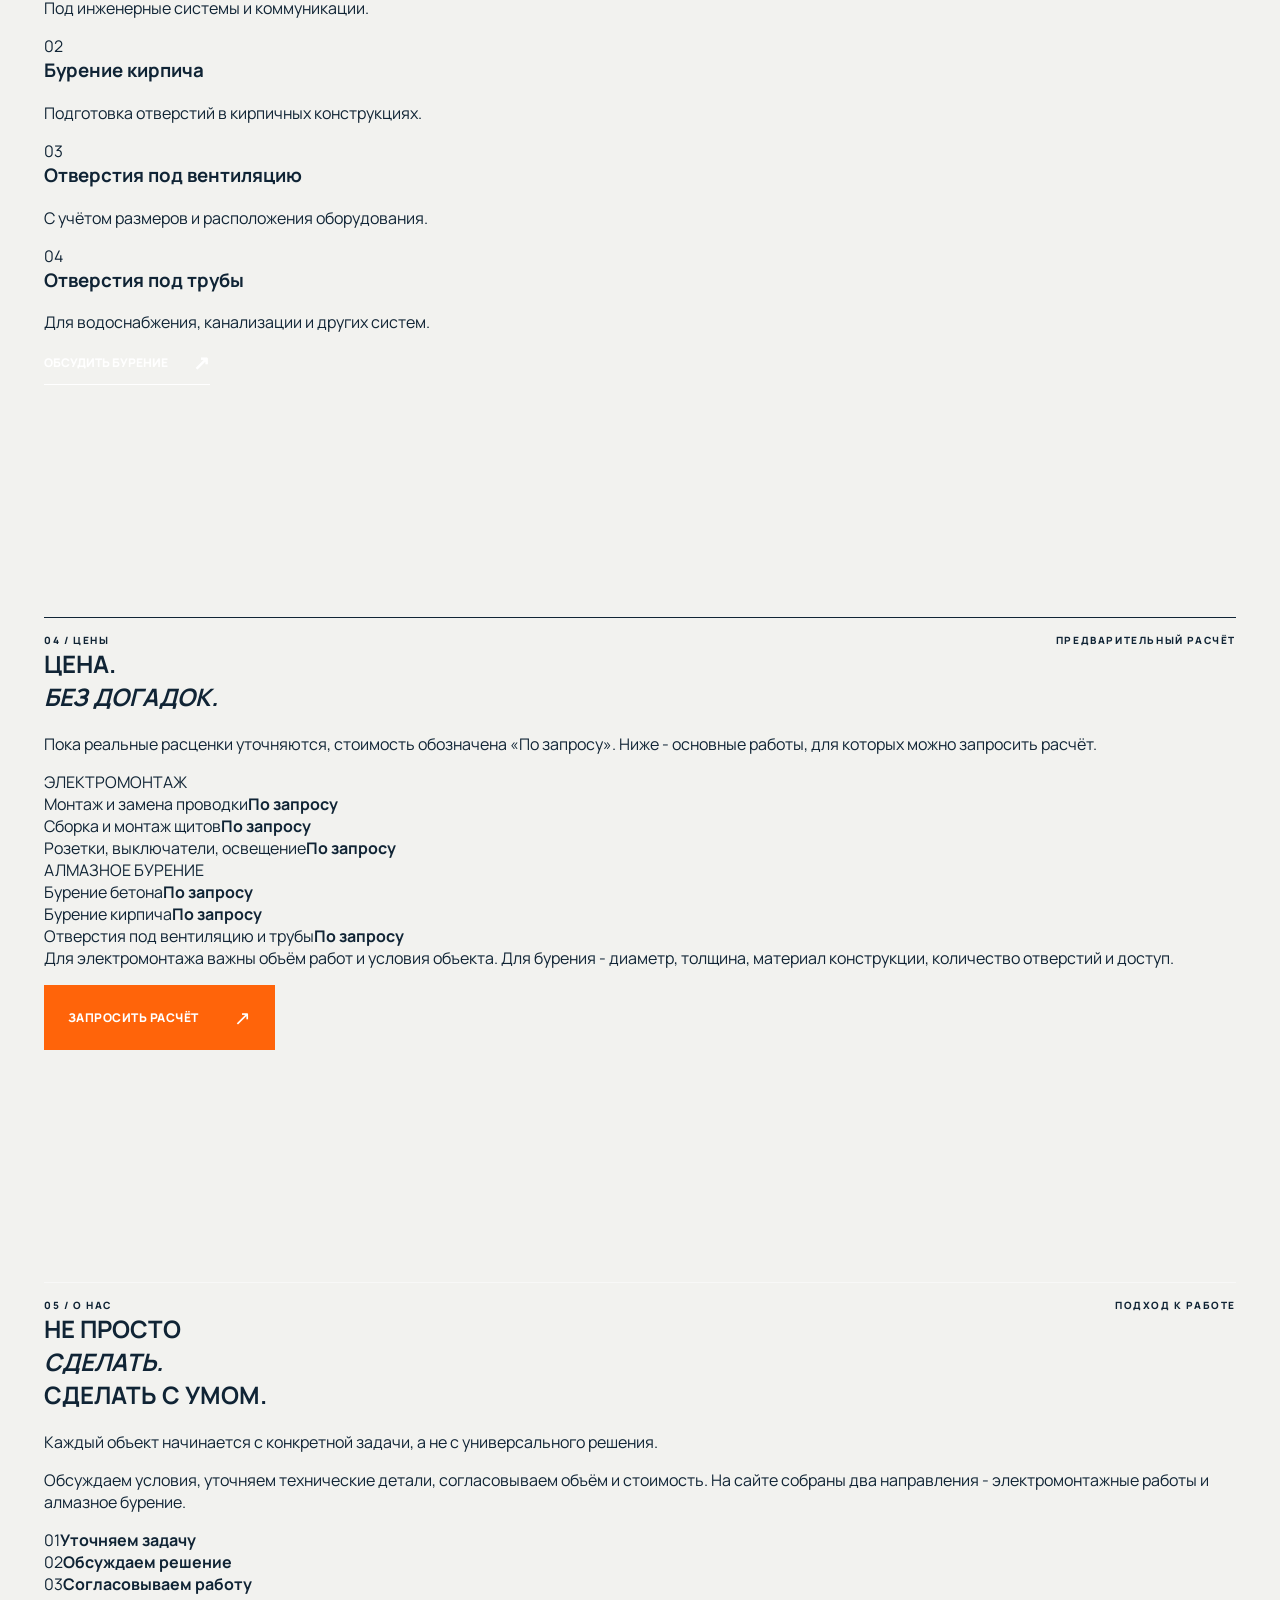
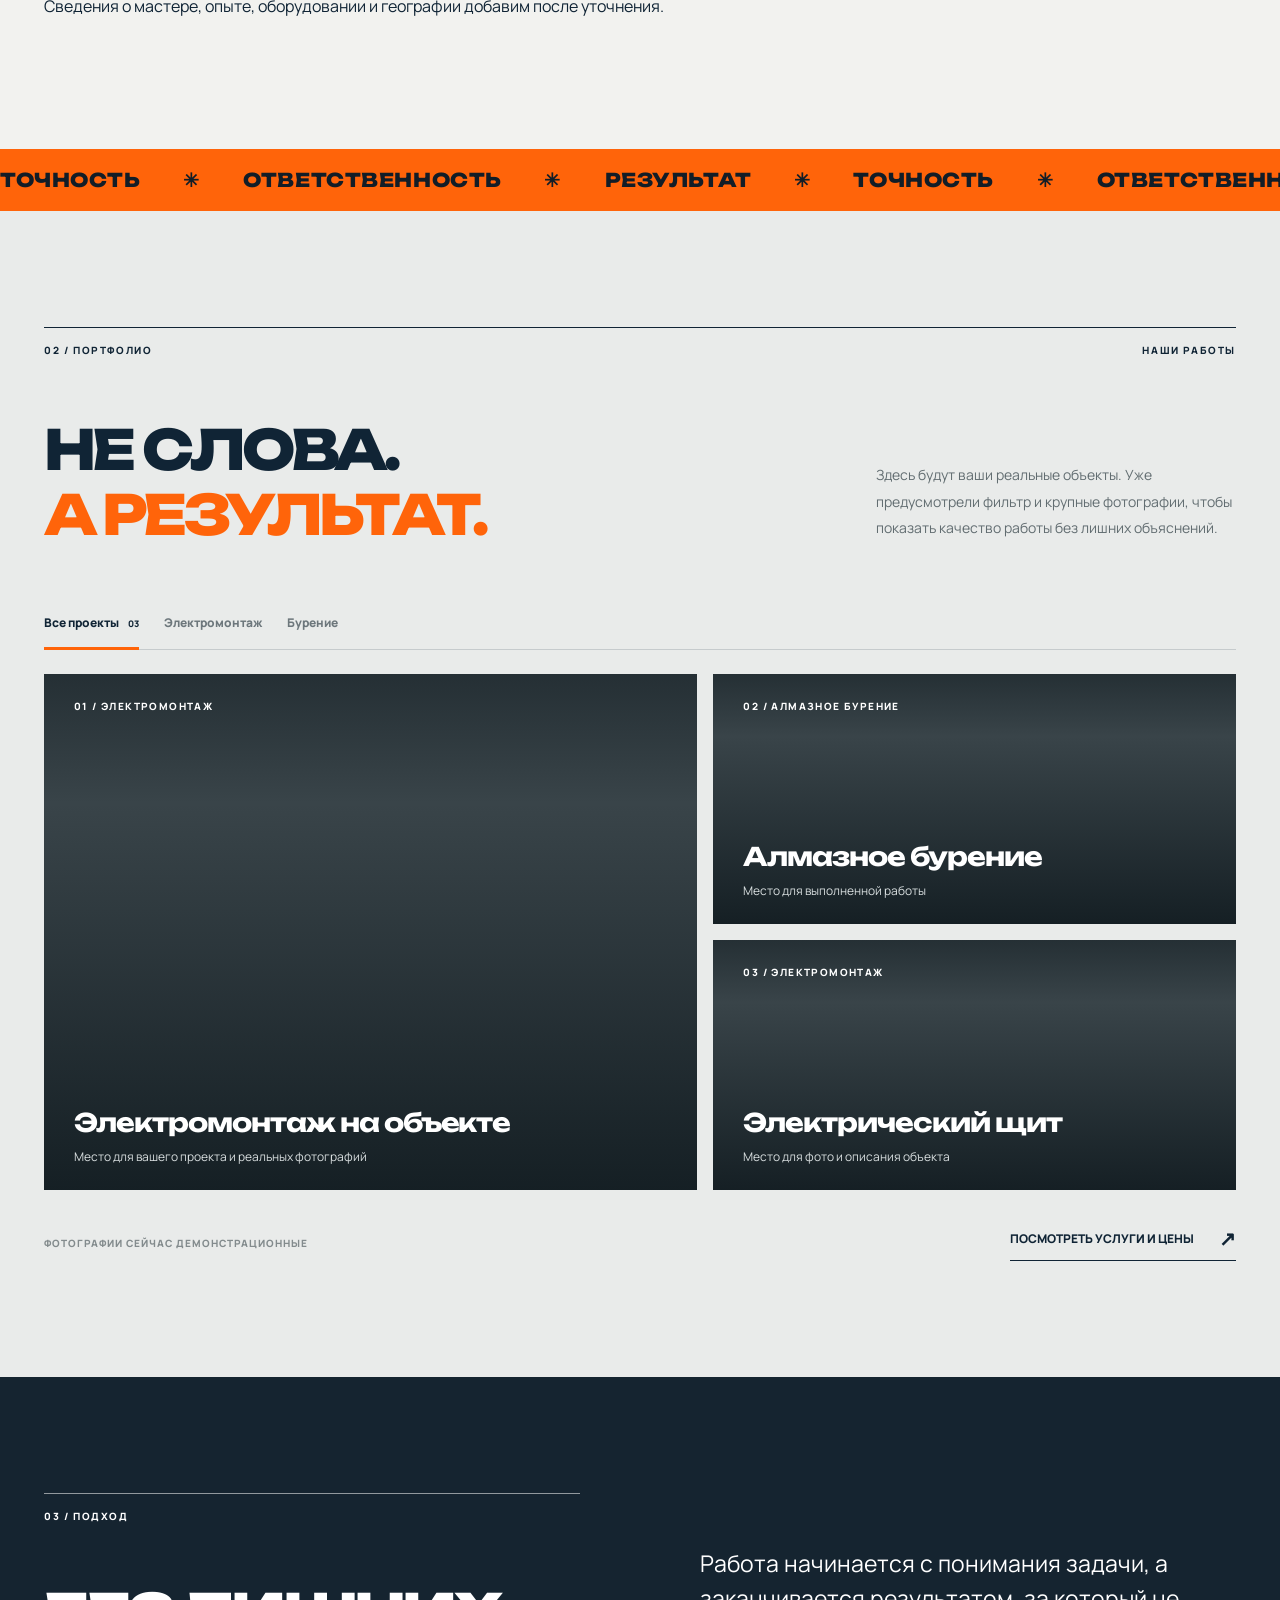
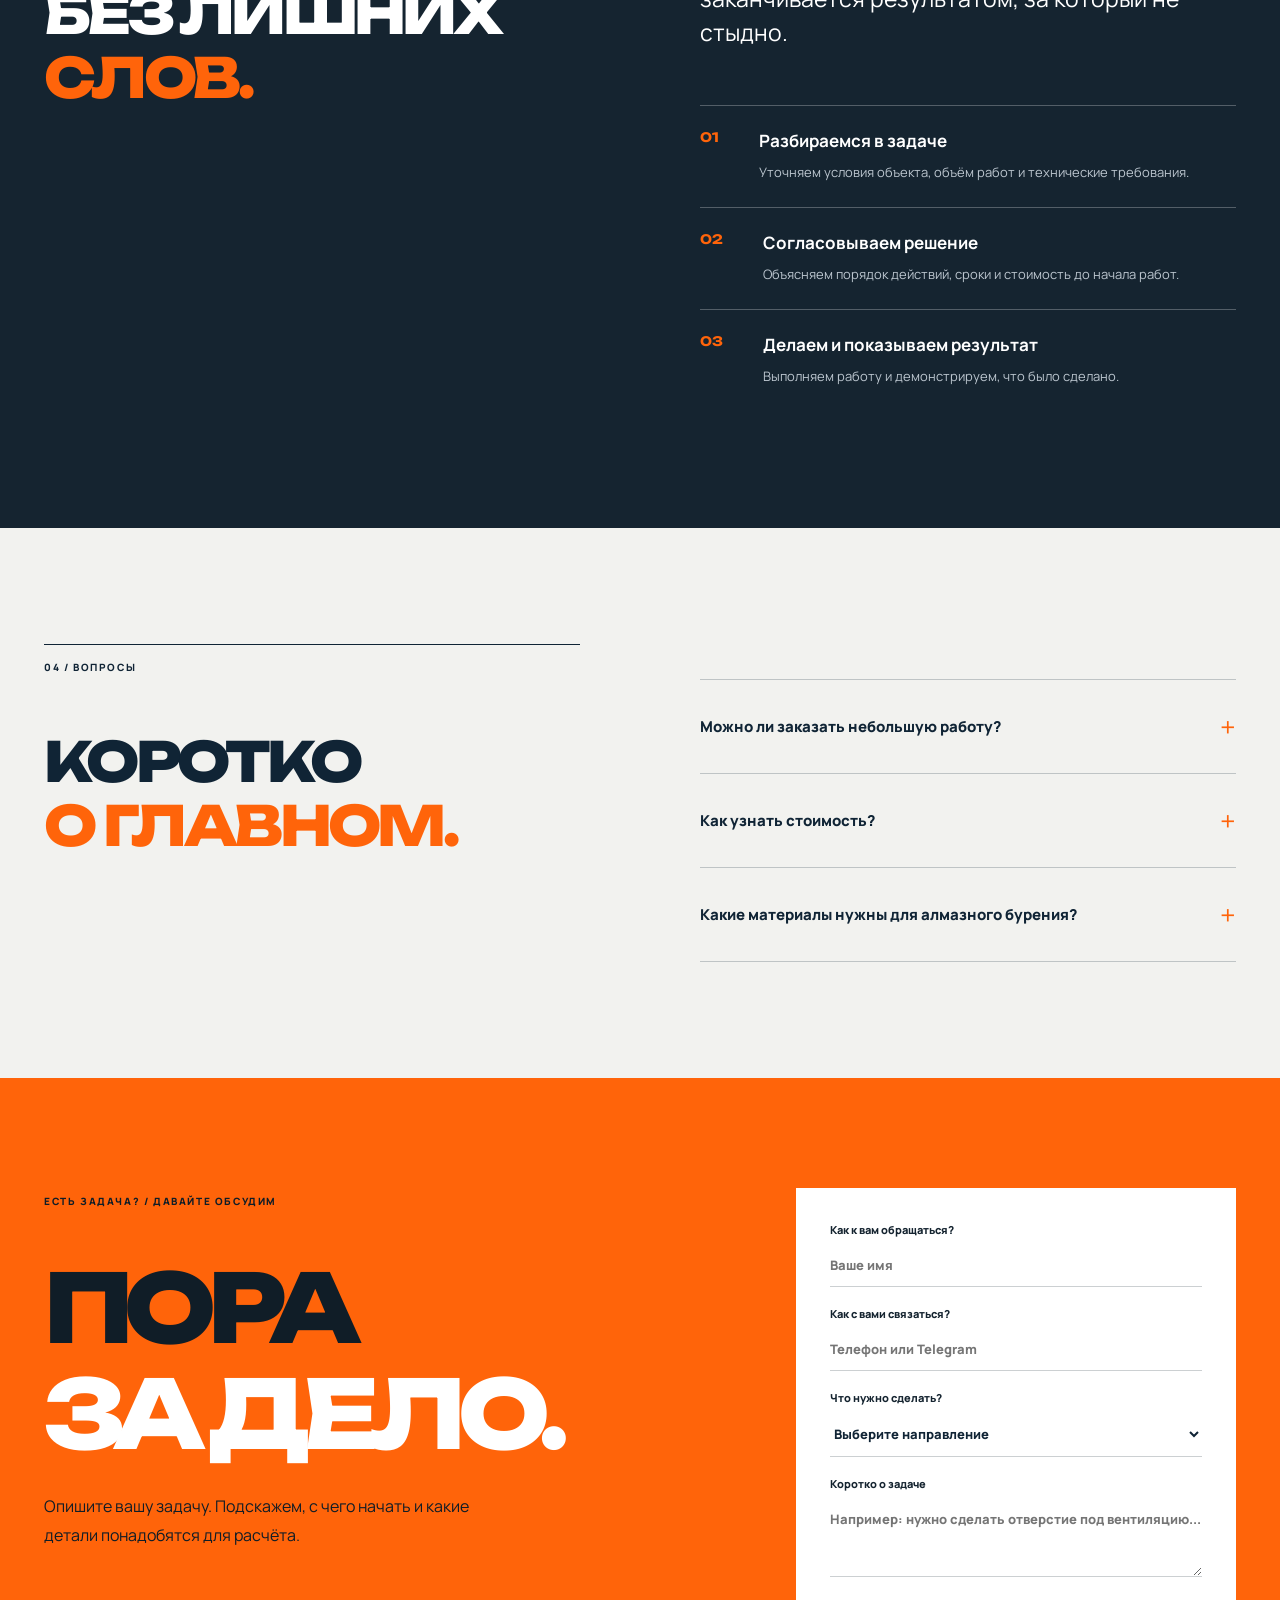
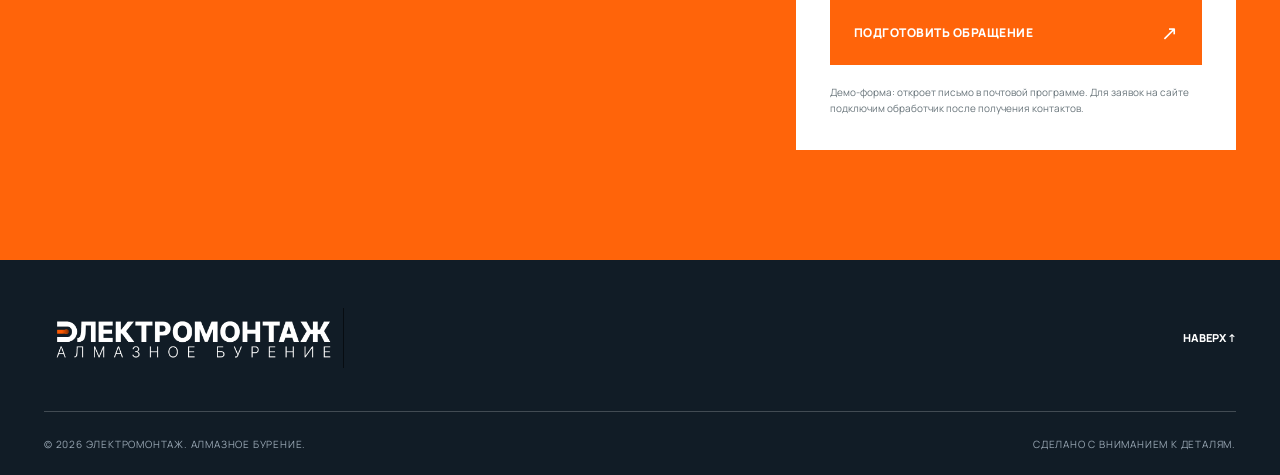
==== commit bca41a3a: "Combine services, pricing and about into one-page landing" ====
--- a/index.html
+++ b/index.html
@@ -16,11 +16,11 @@
   <header class="site-header" id="top">
     <div class="shell header-inner">
       <a class="logo-link" href="index.html" aria-label="Электромонтаж — главная"><img src="assets/logo-light.png" alt="Электромонтаж. Алмазное бурение" width="318" height="64"></a>
-      <nav class="desktop-nav" aria-label="Основное меню"><a href="#services">Услуги</a><a href="prices.html">Цены</a><a href="about.html">О нас</a><a href="#projects">Работы</a></nav>
+      <nav class="desktop-nav" aria-label="Основное меню"><a href="#services">Услуги</a><a href="#prices">Цены</a><a href="#about">О нас</a><a href="#projects">Работы</a><a href="#contact">Контакты</a></nav>
       <a class="header-contact" href="#contact">Обсудить проект <span aria-hidden="true">↗</span></a>
       <button class="menu-toggle" type="button" aria-controls="mobile-menu" aria-expanded="false" aria-label="Открыть меню"><span></span><span></span></button>
     </div>
-    <nav class="mobile-nav" id="mobile-menu" aria-label="Мобильное меню" hidden><a href="#services">Услуги</a><a href="prices.html">Цены</a><a href="about.html">О нас</a><a href="#projects">Работы</a><a href="#contact">Оставить заявку ↗</a></nav>
+    <nav class="mobile-nav" id="mobile-menu" aria-label="Мобильное меню" hidden><a href="#services">Услуги</a><a href="#prices">Цены</a><a href="#about">О нас</a><a href="#projects">Работы</a><a href="#faq">Вопросы</a><a href="#contact">Контакты</a></nav>
   </header>
 
   <main id="main">
@@ -48,12 +48,12 @@
         <div class="section-kicker"><span>01 / НАПРАВЛЕНИЯ</span><span>ЧЕМ МЫ ЗАНИМАЕМСЯ</span></div>
         <div class="intro-heading"><h2 id="services-title">ДВА НАПРАВЛЕНИЯ.<br><em>ОДИН ПОДХОД.</em></h2><p>Точность в деталях, внимание к безопасности и аккуратная работа с каждым объектом.</p></div>
         <div class="service-grid">
-          <a class="service-card" href="electrical.html">
+          <a class="service-card" href="#electrical-services">
             <div class="service-photo photo photo-electrical"></div><div class="service-shade"></div>
             <div class="service-top"><span>01 / ЭЛЕКТРИКА</span><span class="circle-arrow">↗</span></div>
             <div class="service-bottom"><h3>ЭЛЕКТРО<br>МОНТАЖ</h3><p>Электропроводка, щиты, освещение, розетки и другие работы</p></div>
           </a>
-          <a class="service-card" href="drilling.html">
+          <a class="service-card" href="#drilling-services">
             <div class="service-photo photo photo-drilling"></div><div class="service-shade"></div>
             <div class="service-top"><span>02 / АЛМАЗНОЕ БУРЕНИЕ</span><span class="circle-arrow">↗</span></div>
             <div class="service-bottom"><h3>АЛМАЗНОЕ<br>БУРЕНИЕ</h3><p>Точные отверстия в бетоне и кирпиче под инженерные коммуникации</p></div>
@@ -63,6 +63,10 @@
       </div>
     </section>
 
+<section class="landing-services section-pad" id="electrical-services" aria-labelledby="electrical-title"><div class="shell"><div class="section-kicker"><span>02 / ЭЛЕКТРОМОНТАЖ</span><span>УСЛУГИ</span></div><div class="landing-heading"><h2 id="electrical-title">ЭЛЕКТРИКА.<br><em>ПО ДЕЛУ.</em></h2><p>От отдельных электроточек до электромонтажных работ на объекте. Конкретный объём и технические решения согласовываются перед началом.</p></div><div class="landing-services-list"><article><span>01</span><h3>Монтаж и замена электропроводки</h3><p>Кабельные линии, трассы и электрические точки.</p></article><article><span>02</span><h3>Сборка и монтаж электрощитов</h3><p>Распределительные щиты и подключение оборудования.</p></article><article><span>03</span><h3>Розетки и выключатели</h3><p>Установка, подключение и замена.</p></article><article><span>04</span><h3>Освещение</h3><p>Монтаж светильников и подключение линий освещения.</p></article><article><span>05</span><h3>Диагностика</h3><p>Поиск неисправностей и определение объёма работ.</p></article></div><a class="text-link" href="#contact">Обсудить электромонтаж <span>↗</span></a></div></section>
+<section class="landing-services landing-services-dark section-pad" id="drilling-services" aria-labelledby="drilling-title"><div class="shell"><div class="section-kicker reverse"><span>03 / АЛМАЗНОЕ БУРЕНИЕ</span><span>УСЛУГИ</span></div><div class="landing-heading"><h2 id="drilling-title">БУРЕНИЕ.<br><em>С ТОЧНОСТЬЮ.</em></h2><p>Отверстия под вентиляцию, трубы и инженерные коммуникации. Диаметр, толщина и материал стены учитываются при расчёте.</p></div><div class="landing-services-list"><article><span>01</span><h3>Бурение бетона</h3><p>Под инженерные системы и коммуникации.</p></article><article><span>02</span><h3>Бурение кирпича</h3><p>Подготовка отверстий в кирпичных конструкциях.</p></article><article><span>03</span><h3>Отверстия под вентиляцию</h3><p>С учётом размеров и расположения оборудования.</p></article><article><span>04</span><h3>Отверстия под трубы</h3><p>Для водоснабжения, канализации и других систем.</p></article></div><a class="text-link light-link" href="#contact">Обсудить бурение <span>↗</span></a></div></section>
+<section class="landing-prices section-pad" id="prices" aria-labelledby="prices-title"><div class="shell"><div class="section-kicker"><span>04 / ЦЕНЫ</span><span>ПРЕДВАРИТЕЛЬНЫЙ РАСЧЁТ</span></div><div class="landing-heading"><h2 id="prices-title">ЦЕНА.<br><em>БЕЗ ДОГАДОК.</em></h2><p>Пока реальные расценки уточняются, стоимость обозначена «По запросу». Ниже - основные работы, для которых можно запросить расчёт.</p></div><div class="landing-price-table"><div class="landing-price-category">ЭЛЕКТРОМОНТАЖ</div><div><span>Монтаж и замена проводки</span><strong>По запросу</strong></div><div><span>Сборка и монтаж щитов</span><strong>По запросу</strong></div><div><span>Розетки, выключатели, освещение</span><strong>По запросу</strong></div><div class="landing-price-category">АЛМАЗНОЕ БУРЕНИЕ</div><div><span>Бурение бетона</span><strong>По запросу</strong></div><div><span>Бурение кирпича</span><strong>По запросу</strong></div><div><span>Отверстия под вентиляцию и трубы</span><strong>По запросу</strong></div></div><p class="landing-price-note">Для электромонтажа важны объём работ и условия объекта. Для бурения - диаметр, толщина, материал конструкции, количество отверстий и доступ.</p><a class="btn btn-orange" href="#contact">Запросить расчёт <span>↗</span></a></div></section>
+<section class="landing-about section-pad" id="about" aria-labelledby="about-title"><div class="shell"><div class="section-kicker reverse"><span>05 / О НАС</span><span>ПОДХОД К РАБОТЕ</span></div><div class="landing-about-grid"><div><h2 id="about-title">НЕ ПРОСТО<br><em>СДЕЛАТЬ.</em><br>СДЕЛАТЬ С УМОМ.</h2></div><div><p class="landing-about-lead">Каждый объект начинается с конкретной задачи, а не с универсального решения.</p><p>Обсуждаем условия, уточняем технические детали, согласовываем объём и стоимость. На сайте собраны два направления - электромонтажные работы и алмазное бурение.</p><div class="landing-about-steps"><div><span>01</span><strong>Уточняем задачу</strong></div><div><span>02</span><strong>Обсуждаем решение</strong></div><div><span>03</span><strong>Согласовываем работу</strong></div></div><p class="landing-about-note">Сведения о мастере, опыте, оборудовании и географии добавим после уточнения.</p></div></div></div></section>
     <section class="ticker" aria-label="Наш принцип"><div class="ticker-track">ТОЧНОСТЬ <span>✳</span> ОТВЕТСТВЕННОСТЬ <span>✳</span> РЕЗУЛЬТАТ <span>✳</span> ТОЧНОСТЬ <span>✳</span> ОТВЕТСТВЕННОСТЬ <span>✳</span> РЕЗУЛЬТАТ <span>✳</span></div></section>
 
     <section class="projects section-pad" id="projects" aria-labelledby="projects-title">
@@ -75,7 +79,7 @@
           <article class="project-card" data-category="drilling"><div class="project-photo photo photo-project-2"></div><div class="project-overlay"><span class="project-number">02 / АЛМАЗНОЕ БУРЕНИЕ</span><div><h3>Алмазное бурение</h3><p>Место для выполненной работы</p></div></div></article>
           <article class="project-card" data-category="electrical"><div class="project-photo photo photo-project-3"></div><div class="project-overlay"><span class="project-number">03 / ЭЛЕКТРОМОНТАЖ</span><div><h3>Электрический щит</h3><p>Место для фото и описания объекта</p></div></div></article>
         </div>
-        <div class="projects-foot"><span>ФОТОГРАФИИ СЕЙЧАС ДЕМОНСТРАЦИОННЫЕ</span><a class="text-link" href="prices.html">Посмотреть услуги и цены <span>↗</span></a></div>
+        <div class="projects-foot"><span>ФОТОГРАФИИ СЕЙЧАС ДЕМОНСТРАЦИОННЫЕ</span><a class="text-link" href="#prices">Посмотреть услуги и цены <span>↗</span></a></div>
       </div>
     </section>
 
--- a/css/style.css
+++ b/css/style.css
@@ -5,3 +5,5 @@
 /* Editorial pages - about and prices */
 .editorial-hero{background:#121d27;color:white;padding:72px 0 110px;position:relative;overflow:hidden}.editorial-hero:after{content:"";position:absolute;right:-6%;top:18%;width:32vw;height:32vw;border:1px solid #ffffff22;border-radius:50%;pointer-events:none}.editorial-hero .section-kicker{border-color:#ffffff55}.editorial-hero h1{font:800 clamp(38px,6vw,100px)/1.15 var(--heading);letter-spacing:-.07em;margin:70px 0 30px;position:relative;z-index:1}.editorial-hero h1 em,.editorial-title em,.editorial-cta em{font-style:normal;color:var(--orange)}.editorial-hero p{max-width:710px;font-size:17px;line-height:1.9;color:#c8d0d6;margin-bottom:35px}.editorial-split{display:grid;grid-template-columns:1fr 1fr;gap:11%}.editorial-title{font:800 clamp(34px,4.2vw,68px)/1.2 var(--heading);letter-spacing:-.065em;margin:44px 0}.editorial-copy{padding-top:40px}.editorial-copy p{font-size:15px;line-height:1.9;color:#647079}.editorial-copy .lead{font-size:23px;line-height:1.6;color:inherit}.editorial-dark{background:#152430;color:white}.editorial-dark .editorial-copy p{color:#c2cbd2}.editorial-steps{display:grid;grid-template-columns:repeat(4,1fr);gap:18px;margin-top:60px}.editorial-steps article{border-top:1px solid #ffffff66;padding:24px 0}.editorial-steps article>span{color:var(--orange);font:800 13px var(--heading)}.editorial-steps h3{font-size:18px;margin:35px 0 15px}.editorial-steps p{font-size:13px;line-height:1.8;color:#bdc8d0}.editorial-link-list{margin-top:35px}.editorial-link-list a{display:grid;grid-template-columns:220px 1fr 50px;gap:20px;align-items:center;border-bottom:1px solid #c8cdcd;padding:35px 0}.editorial-link-list a span{font-size:11px;letter-spacing:.1em}.editorial-link-list strong{font:800 clamp(20px,3vw,42px)/1.2 var(--heading);letter-spacing:-.05em}.editorial-link-list b{color:var(--orange);font-size:30px}.editorial-note{font-size:12px;line-height:1.9;color:#6a777d;margin-top:30px}.editorial-cta{background:#f0ece6;padding:95px 0}.editorial-cta .shell{display:flex;align-items:end;justify-content:space-between;gap:30px}.editorial-cta h2{font:800 clamp(36px,5vw,76px)/1.17 var(--heading);letter-spacing:-.07em;margin:0}.rate-group{margin-top:65px}.rate-heading{display:flex;align-items:center;gap:30px;margin-bottom:22px}.rate-heading span{color:var(--orange);font:700 13px var(--heading)}.rate-heading h2{font:800 clamp(25px,3.2vw,45px)/1.2 var(--heading);letter-spacing:-.05em;margin:0}.rate-row{display:grid;grid-template-columns:1fr 210px;gap:30px;align-items:center;padding:26px 0;border-top:1px solid #c8cdcd}.rate-row:last-child{border-bottom:1px solid #c8cdcd}.rate-row h3{font-size:17px;margin:0 0 7px}.rate-row p{font-size:13px;color:#647079;line-height:1.6;margin:0}.rate-row>div:last-child{text-align:right}.rate-row strong{display:block;font-size:16px}.rate-row>div:last-child span{font-size:11px;color:#778287}
 @media(max-width:800px){.editorial-split{grid-template-columns:1fr;gap:0}.editorial-copy{padding-top:0}.editorial-steps{grid-template-columns:repeat(2,1fr)}.editorial-link-list a{grid-template-columns:1fr 40px}.editorial-link-list a span{grid-column:1/-1}.editorial-link-list a b{grid-column:2;grid-row:2}.editorial-hero{padding:55px 0 75px}}@media(max-width:540px){.editorial-hero h1{font-size:clamp(32px,10vw,56px);margin:45px 0 22px}.editorial-hero p{font-size:14px}.editorial-steps{grid-template-columns:1fr}.editorial-steps article{padding:17px 0}.editorial-steps h3{margin:16px 0 8px}.editorial-cta .shell{display:block}.editorial-cta .btn{margin-top:30px}.rate-row{grid-template-columns:1fr;gap:12px}.rate-row>div:last-child{text-align:left}.editorial-link-list strong{font-size:20px}}
+
+.service-detail-list{margin-top:35px}.service-detail-item{display:grid;grid-template-columns:65px minmax(200px, .85fr) 1fr;align-items:start;gap:34px;border-top:1px solid #c6cbcd;padding:30px 0}.service-detail-item:last-child{border-bottom:1px solid #c6cbcd}.service-detail-item>span{font:800 12px var(--heading);color:var(--orange)}.service-detail-item h3{font:700 clamp(17px,2vw,25px)/1.4 var(--heading);letter-spacing:-.04em;margin:0}.service-detail-item p{font-size:14px;line-height:1.85;color:#68757b;margin:0}@media(max-width:690px){.service-detail-item{grid-template-columns:37px 1fr;gap:10px 20px}.service-detail-item p{grid-column:2}}
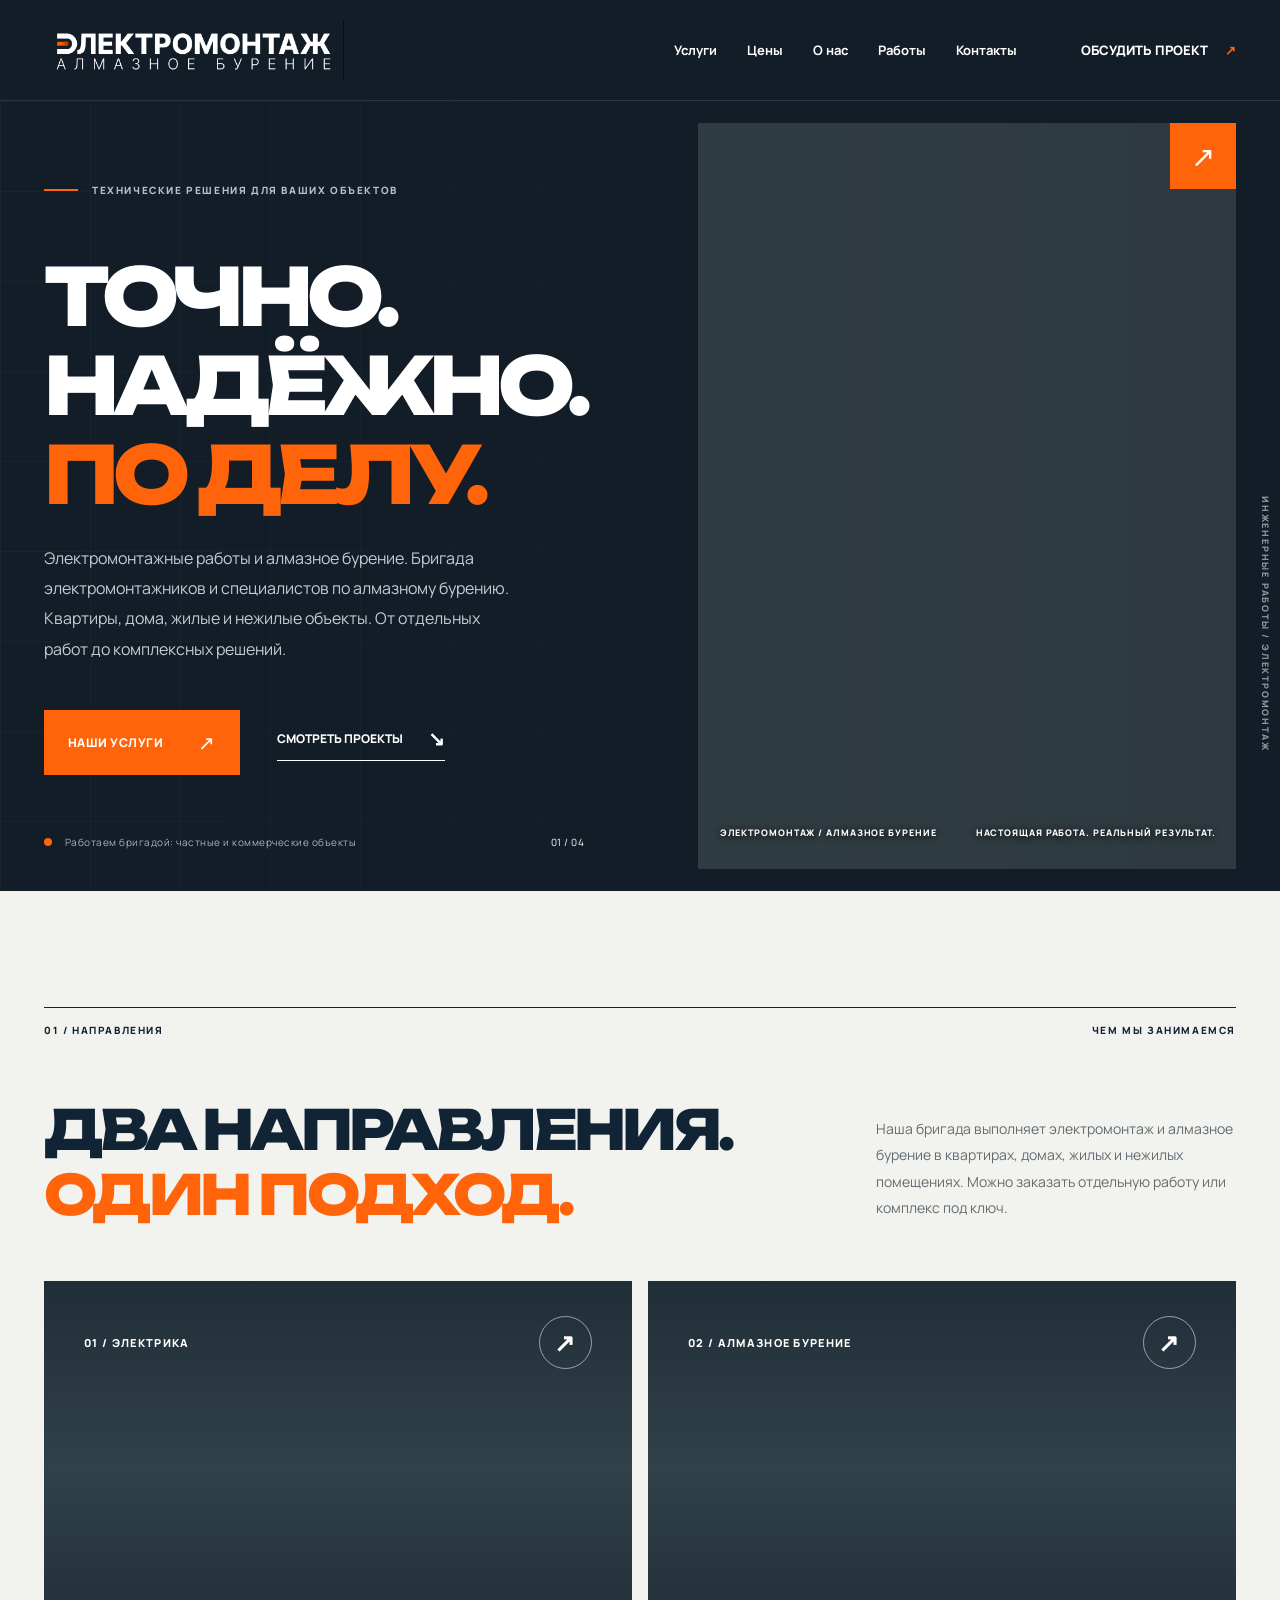
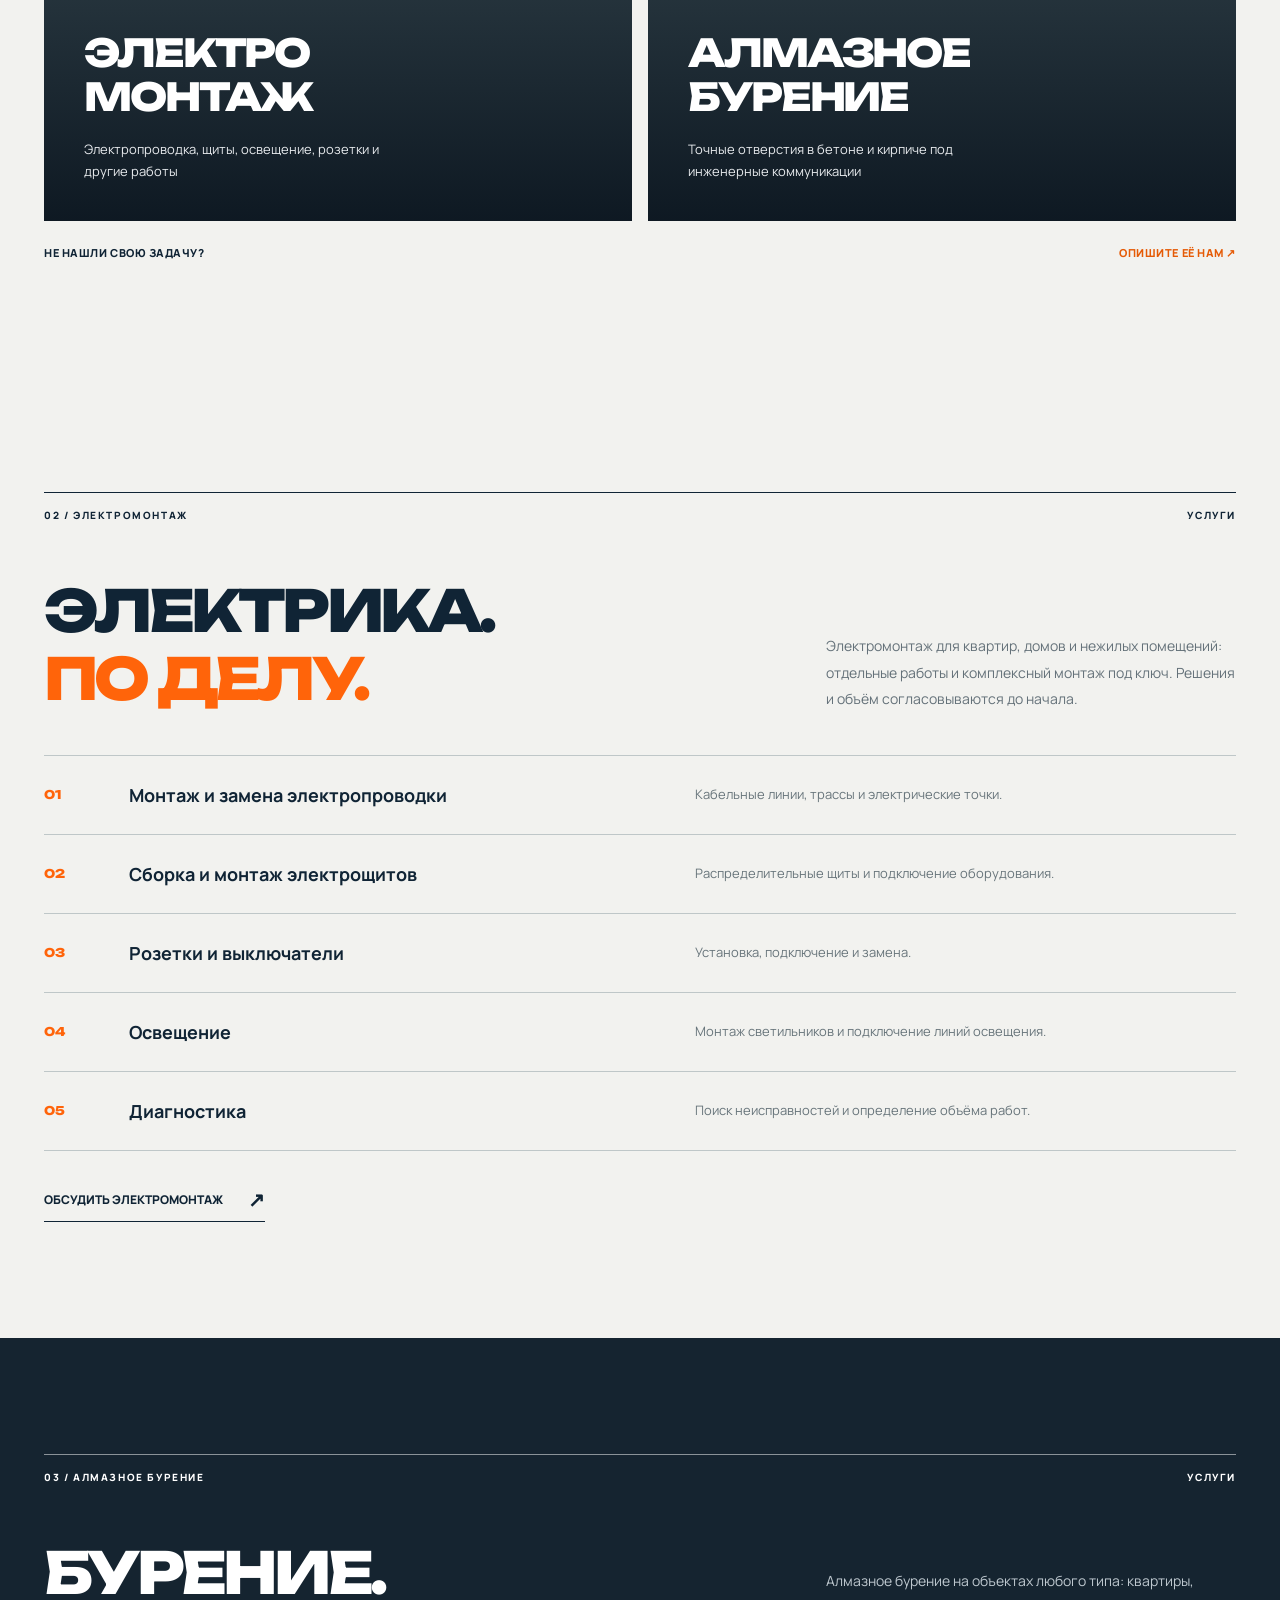
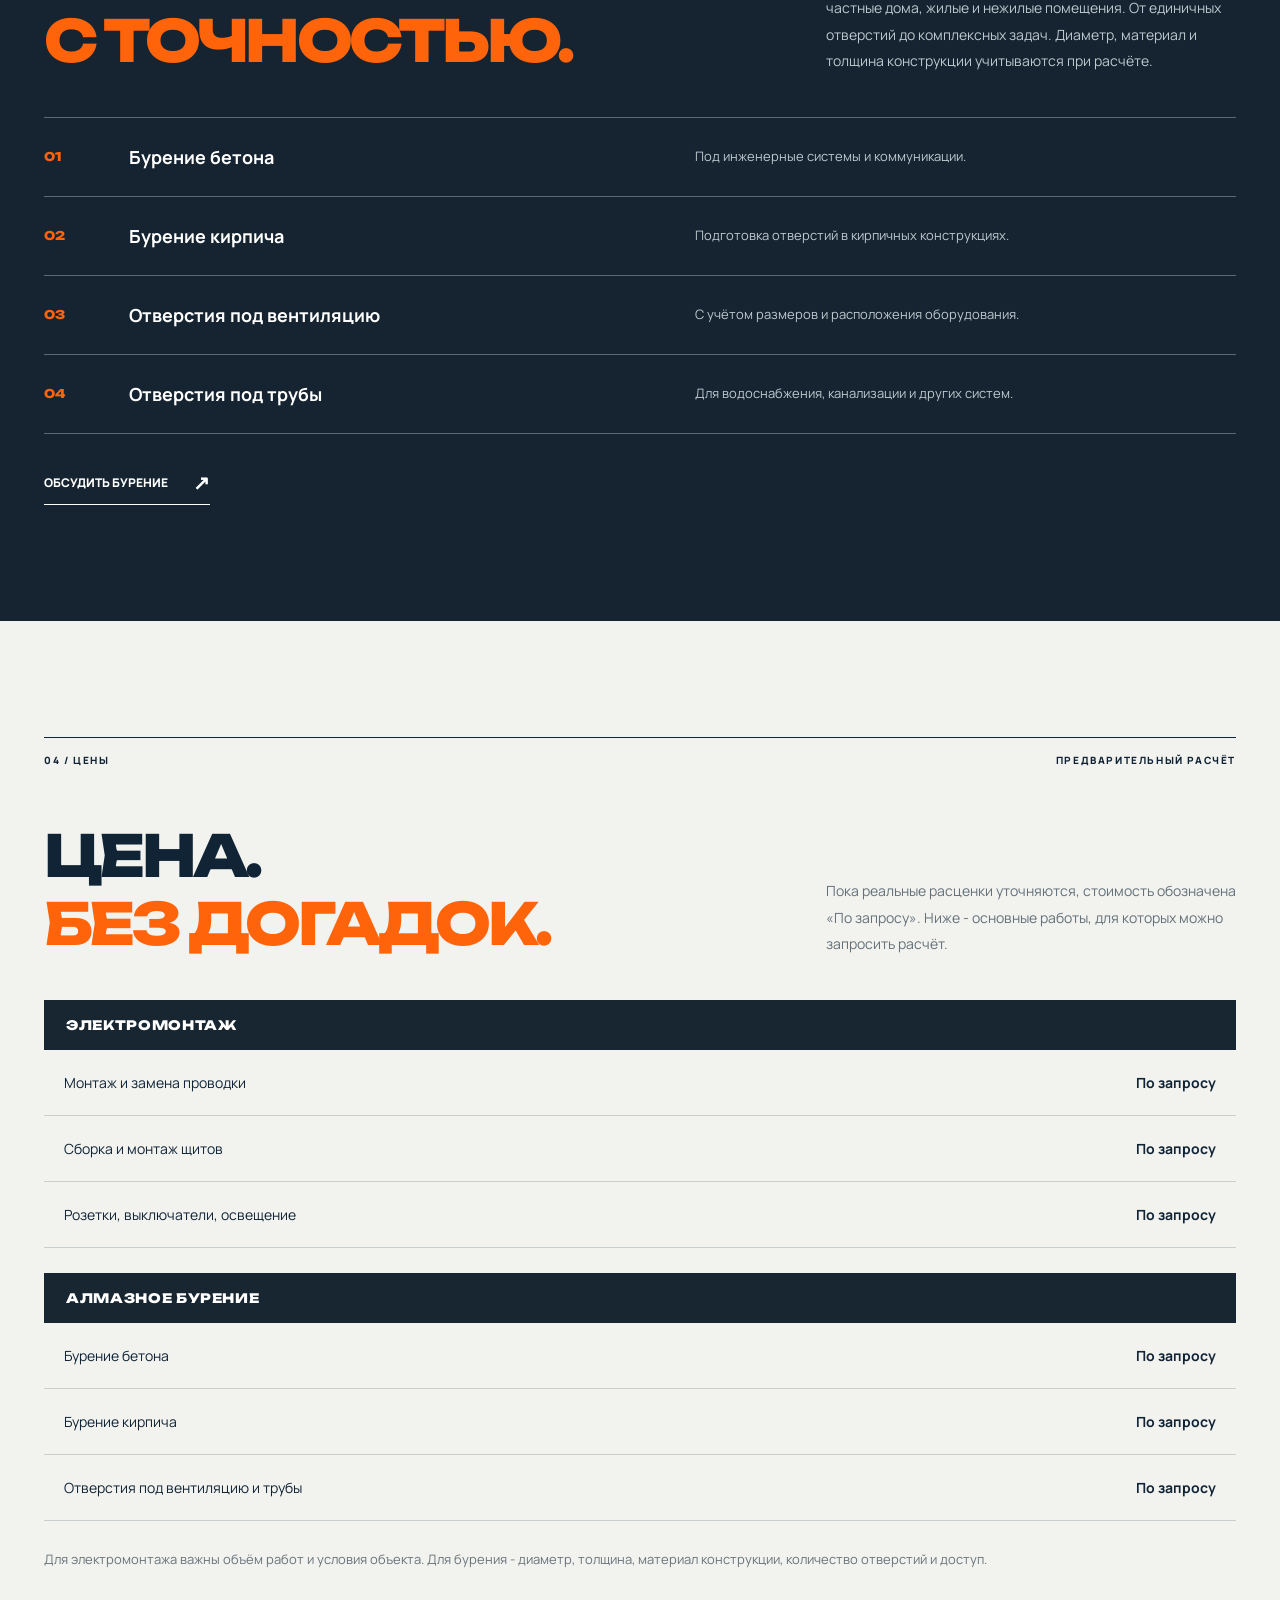
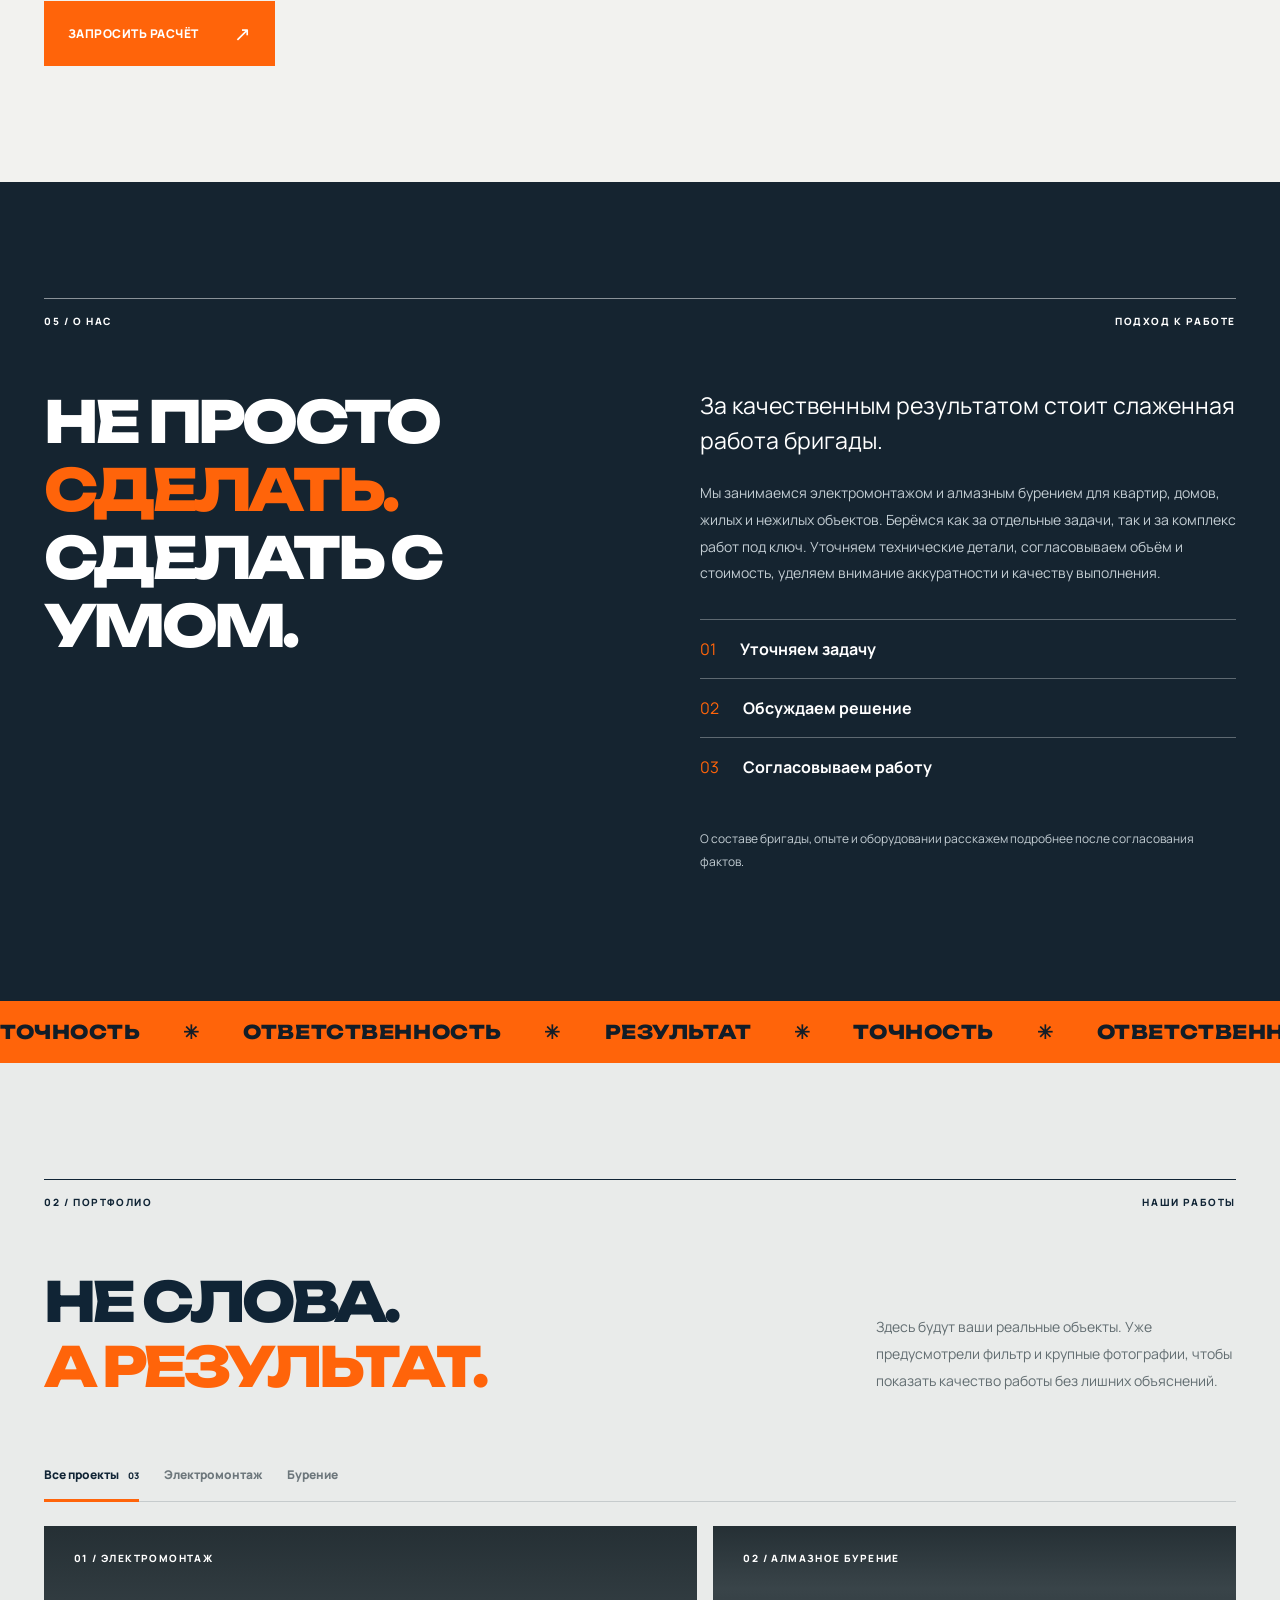
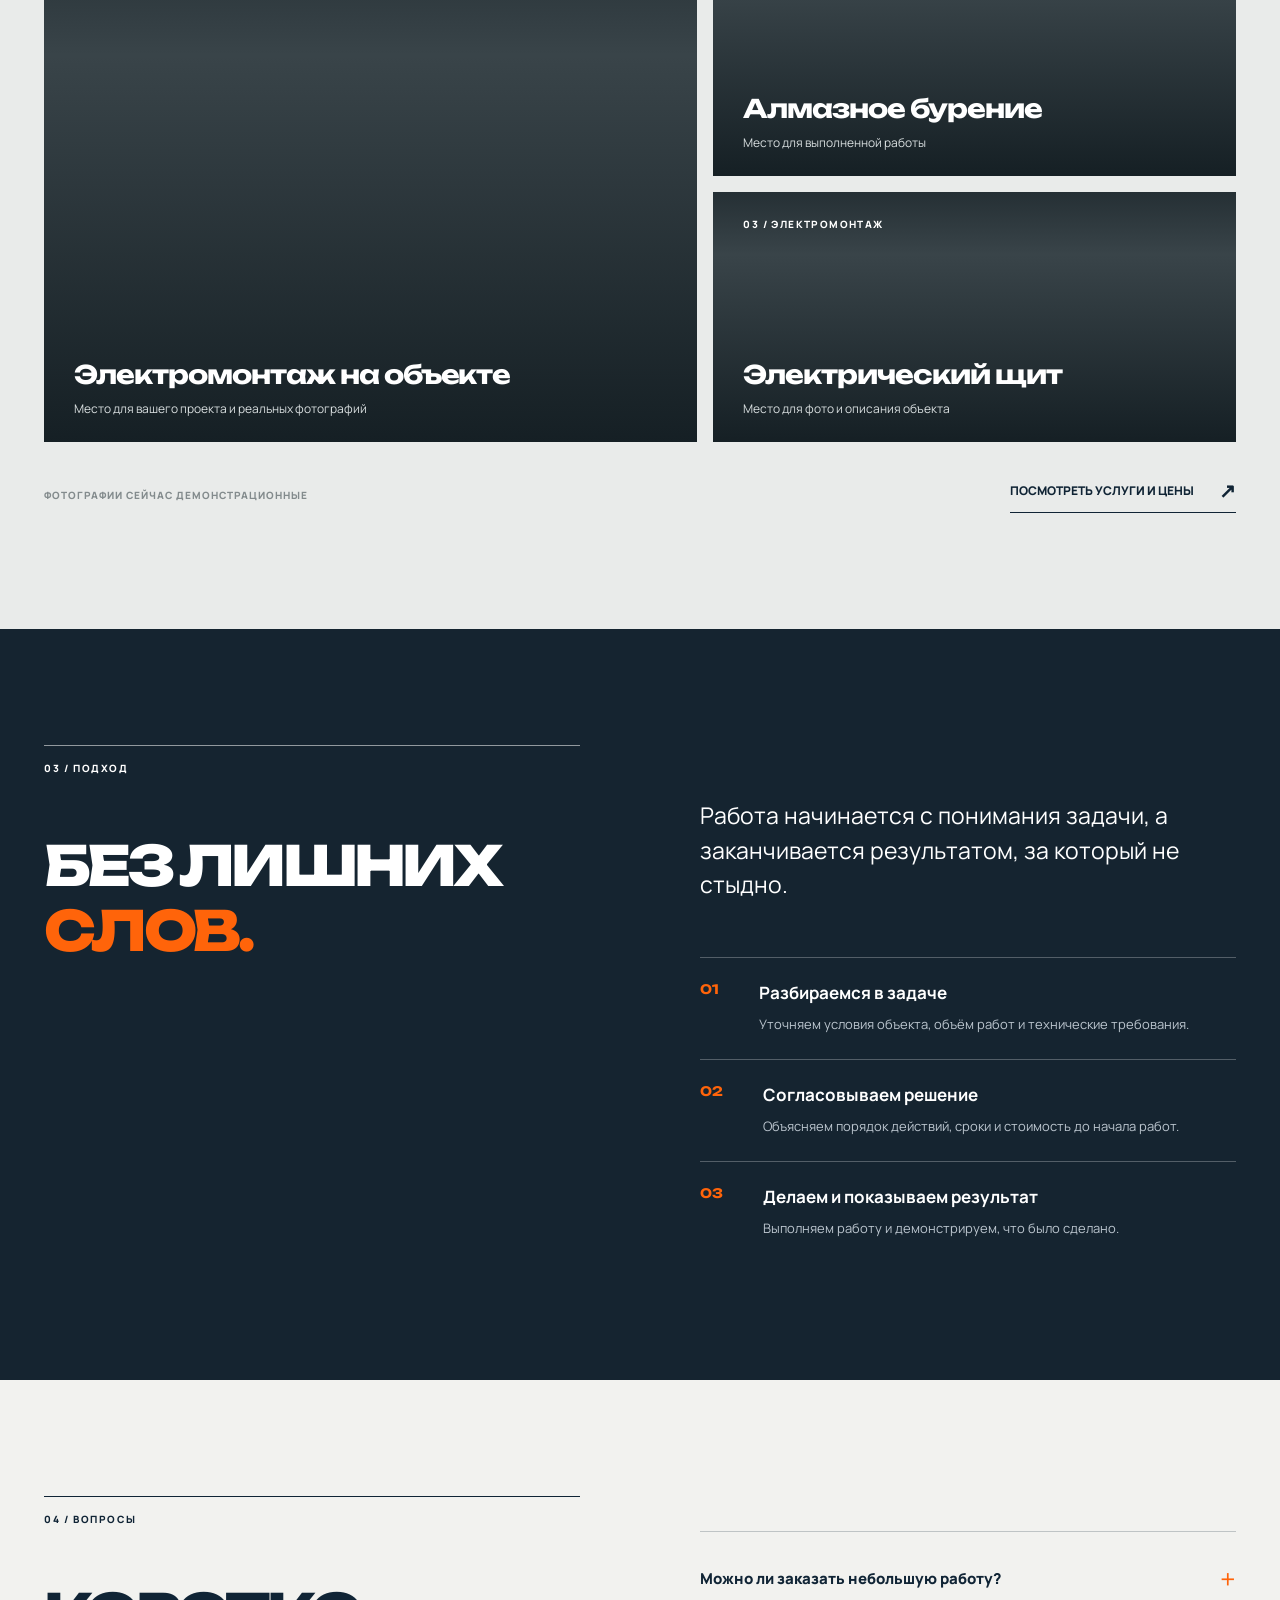
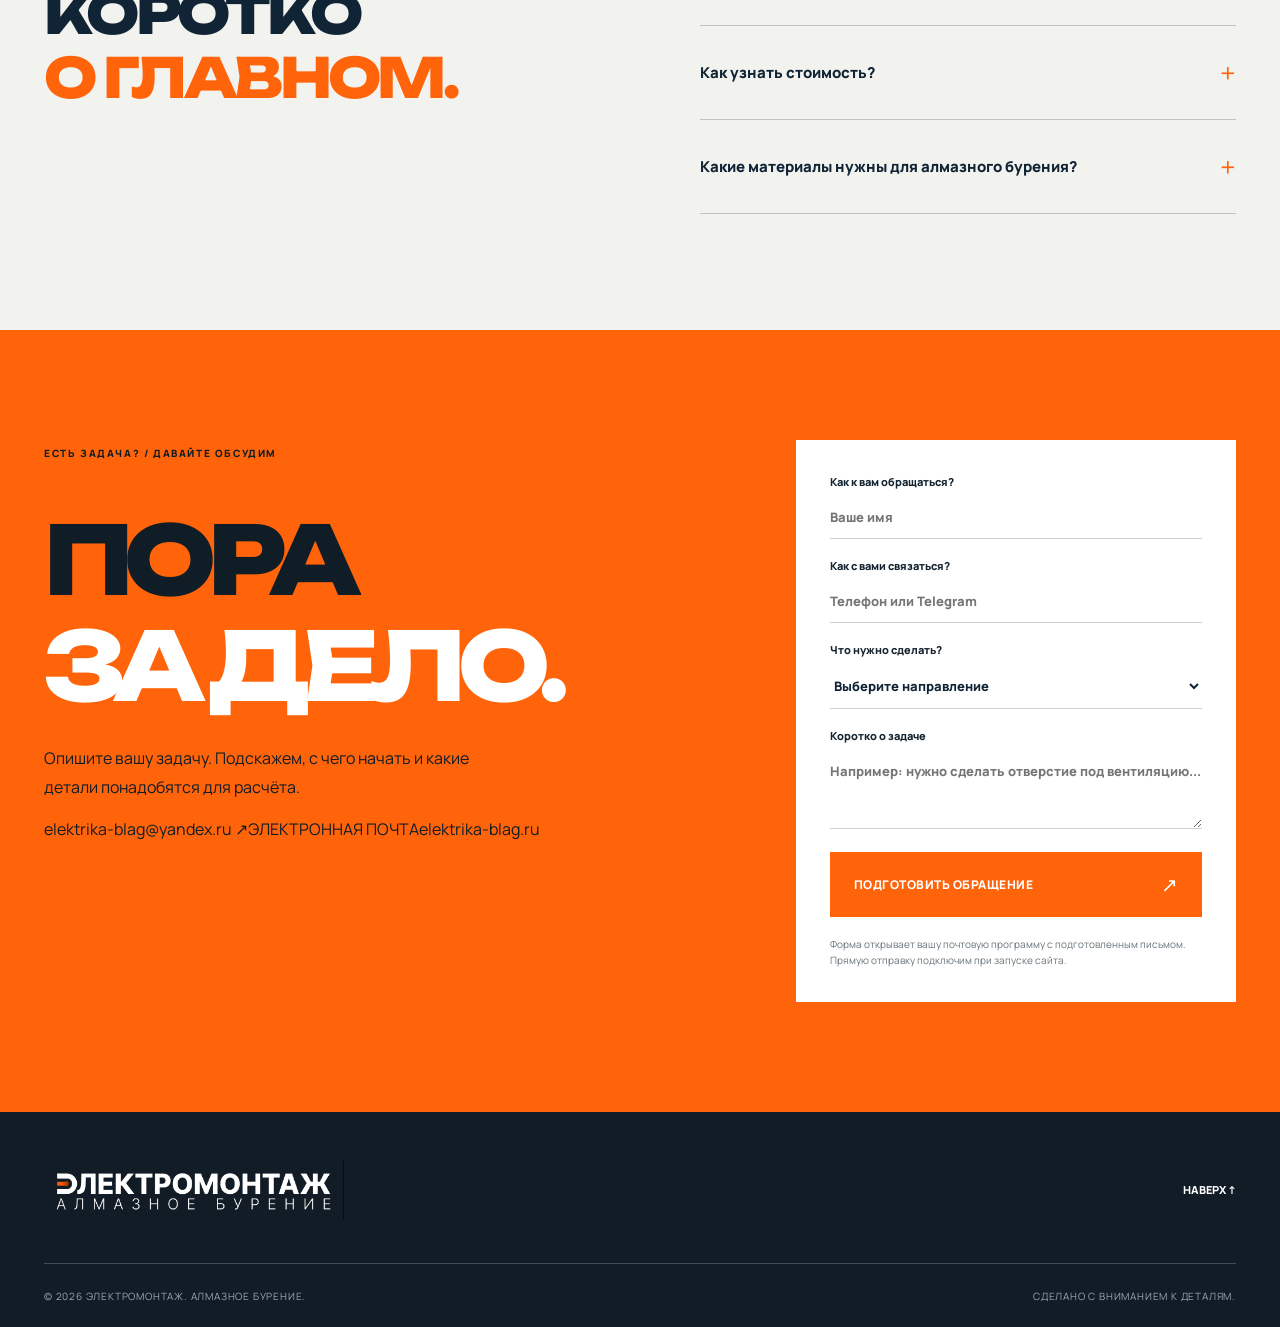
==== commit 2a246772: "Update landing with brigade, full-scope services, and verified email" ====
--- a/index.html
+++ b/index.html
@@ -30,9 +30,9 @@
         <div class="hero-copy">
           <div class="eyebrow"><span class="orange-line"></span> ТЕХНИЧЕСКИЕ РЕШЕНИЯ ДЛЯ ВАШИХ ОБЪЕКТОВ</div>
           <h1 id="hero-title">ТОЧНО.<br>НАДЁЖНО.<br><span>ПО ДЕЛУ.</span></h1>
-          <p>Электромонтажные работы и алмазное бурение. От одной задачи до комплексных работ на объекте.</p>
+          <p>Электромонтажные работы и алмазное бурение. Бригада электромонтажников и специалистов по алмазному бурению. Квартиры, дома, жилые и нежилые объекты. От отдельных работ до комплексных решений.</p>
           <div class="hero-actions"><a class="btn btn-orange" href="#services">Наши услуги <span>↗</span></a><a class="text-link light-link" href="#projects">Смотреть проекты <span>↘</span></a></div>
-          <div class="hero-bottom"><span><i class="status-dot"></i> Работаем с частными и коммерческими объектами</span><span class="hero-index">01 / 04</span></div>
+          <div class="hero-bottom"><span><i class="status-dot"></i> Работаем бригадой: частные и коммерческие объекты</span><span class="hero-index">01 / 04</span></div>
         </div>
         <div class="hero-visual">
           <div class="photo photo-hero" role="img" aria-label="Промышленное электрооборудование и электромонтажные работы"></div>
@@ -46,7 +46,7 @@
     <section class="intro section-pad" id="services" aria-labelledby="services-title">
       <div class="shell">
         <div class="section-kicker"><span>01 / НАПРАВЛЕНИЯ</span><span>ЧЕМ МЫ ЗАНИМАЕМСЯ</span></div>
-        <div class="intro-heading"><h2 id="services-title">ДВА НАПРАВЛЕНИЯ.<br><em>ОДИН ПОДХОД.</em></h2><p>Точность в деталях, внимание к безопасности и аккуратная работа с каждым объектом.</p></div>
+        <div class="intro-heading"><h2 id="services-title">ДВА НАПРАВЛЕНИЯ.<br><em>ОДИН ПОДХОД.</em></h2><p>Наша бригада выполняет электромонтаж и алмазное бурение в квартирах, домах, жилых и нежилых помещениях. Можно заказать отдельную работу или комплекс под ключ.</p></div>
         <div class="service-grid">
           <a class="service-card" href="#electrical-services">
             <div class="service-photo photo photo-electrical"></div><div class="service-shade"></div>
@@ -63,10 +63,10 @@
       </div>
     </section>
 
-<section class="landing-services section-pad" id="electrical-services" aria-labelledby="electrical-title"><div class="shell"><div class="section-kicker"><span>02 / ЭЛЕКТРОМОНТАЖ</span><span>УСЛУГИ</span></div><div class="landing-heading"><h2 id="electrical-title">ЭЛЕКТРИКА.<br><em>ПО ДЕЛУ.</em></h2><p>От отдельных электроточек до электромонтажных работ на объекте. Конкретный объём и технические решения согласовываются перед началом.</p></div><div class="landing-services-list"><article><span>01</span><h3>Монтаж и замена электропроводки</h3><p>Кабельные линии, трассы и электрические точки.</p></article><article><span>02</span><h3>Сборка и монтаж электрощитов</h3><p>Распределительные щиты и подключение оборудования.</p></article><article><span>03</span><h3>Розетки и выключатели</h3><p>Установка, подключение и замена.</p></article><article><span>04</span><h3>Освещение</h3><p>Монтаж светильников и подключение линий освещения.</p></article><article><span>05</span><h3>Диагностика</h3><p>Поиск неисправностей и определение объёма работ.</p></article></div><a class="text-link" href="#contact">Обсудить электромонтаж <span>↗</span></a></div></section>
-<section class="landing-services landing-services-dark section-pad" id="drilling-services" aria-labelledby="drilling-title"><div class="shell"><div class="section-kicker reverse"><span>03 / АЛМАЗНОЕ БУРЕНИЕ</span><span>УСЛУГИ</span></div><div class="landing-heading"><h2 id="drilling-title">БУРЕНИЕ.<br><em>С ТОЧНОСТЬЮ.</em></h2><p>Отверстия под вентиляцию, трубы и инженерные коммуникации. Диаметр, толщина и материал стены учитываются при расчёте.</p></div><div class="landing-services-list"><article><span>01</span><h3>Бурение бетона</h3><p>Под инженерные системы и коммуникации.</p></article><article><span>02</span><h3>Бурение кирпича</h3><p>Подготовка отверстий в кирпичных конструкциях.</p></article><article><span>03</span><h3>Отверстия под вентиляцию</h3><p>С учётом размеров и расположения оборудования.</p></article><article><span>04</span><h3>Отверстия под трубы</h3><p>Для водоснабжения, канализации и других систем.</p></article></div><a class="text-link light-link" href="#contact">Обсудить бурение <span>↗</span></a></div></section>
+<section class="landing-services section-pad" id="electrical-services" aria-labelledby="electrical-title"><div class="shell"><div class="section-kicker"><span>02 / ЭЛЕКТРОМОНТАЖ</span><span>УСЛУГИ</span></div><div class="landing-heading"><h2 id="electrical-title">ЭЛЕКТРИКА.<br><em>ПО ДЕЛУ.</em></h2><p>Электромонтаж для квартир, домов и нежилых помещений: отдельные работы и комплексный монтаж под ключ. Решения и объём согласовываются до начала.</p></div><div class="landing-services-list"><article><span>01</span><h3>Монтаж и замена электропроводки</h3><p>Кабельные линии, трассы и электрические точки.</p></article><article><span>02</span><h3>Сборка и монтаж электрощитов</h3><p>Распределительные щиты и подключение оборудования.</p></article><article><span>03</span><h3>Розетки и выключатели</h3><p>Установка, подключение и замена.</p></article><article><span>04</span><h3>Освещение</h3><p>Монтаж светильников и подключение линий освещения.</p></article><article><span>05</span><h3>Диагностика</h3><p>Поиск неисправностей и определение объёма работ.</p></article></div><a class="text-link" href="#contact">Обсудить электромонтаж <span>↗</span></a></div></section>
+<section class="landing-services landing-services-dark section-pad" id="drilling-services" aria-labelledby="drilling-title"><div class="shell"><div class="section-kicker reverse"><span>03 / АЛМАЗНОЕ БУРЕНИЕ</span><span>УСЛУГИ</span></div><div class="landing-heading"><h2 id="drilling-title">БУРЕНИЕ.<br><em>С ТОЧНОСТЬЮ.</em></h2><p>Алмазное бурение на объектах любого типа: квартиры, частные дома, жилые и нежилые помещения. От единичных отверстий до комплексных задач. Диаметр, материал и толщина конструкции учитываются при расчёте.</p></div><div class="landing-services-list"><article><span>01</span><h3>Бурение бетона</h3><p>Под инженерные системы и коммуникации.</p></article><article><span>02</span><h3>Бурение кирпича</h3><p>Подготовка отверстий в кирпичных конструкциях.</p></article><article><span>03</span><h3>Отверстия под вентиляцию</h3><p>С учётом размеров и расположения оборудования.</p></article><article><span>04</span><h3>Отверстия под трубы</h3><p>Для водоснабжения, канализации и других систем.</p></article></div><a class="text-link light-link" href="#contact">Обсудить бурение <span>↗</span></a></div></section>
 <section class="landing-prices section-pad" id="prices" aria-labelledby="prices-title"><div class="shell"><div class="section-kicker"><span>04 / ЦЕНЫ</span><span>ПРЕДВАРИТЕЛЬНЫЙ РАСЧЁТ</span></div><div class="landing-heading"><h2 id="prices-title">ЦЕНА.<br><em>БЕЗ ДОГАДОК.</em></h2><p>Пока реальные расценки уточняются, стоимость обозначена «По запросу». Ниже - основные работы, для которых можно запросить расчёт.</p></div><div class="landing-price-table"><div class="landing-price-category">ЭЛЕКТРОМОНТАЖ</div><div><span>Монтаж и замена проводки</span><strong>По запросу</strong></div><div><span>Сборка и монтаж щитов</span><strong>По запросу</strong></div><div><span>Розетки, выключатели, освещение</span><strong>По запросу</strong></div><div class="landing-price-category">АЛМАЗНОЕ БУРЕНИЕ</div><div><span>Бурение бетона</span><strong>По запросу</strong></div><div><span>Бурение кирпича</span><strong>По запросу</strong></div><div><span>Отверстия под вентиляцию и трубы</span><strong>По запросу</strong></div></div><p class="landing-price-note">Для электромонтажа важны объём работ и условия объекта. Для бурения - диаметр, толщина, материал конструкции, количество отверстий и доступ.</p><a class="btn btn-orange" href="#contact">Запросить расчёт <span>↗</span></a></div></section>
-<section class="landing-about section-pad" id="about" aria-labelledby="about-title"><div class="shell"><div class="section-kicker reverse"><span>05 / О НАС</span><span>ПОДХОД К РАБОТЕ</span></div><div class="landing-about-grid"><div><h2 id="about-title">НЕ ПРОСТО<br><em>СДЕЛАТЬ.</em><br>СДЕЛАТЬ С УМОМ.</h2></div><div><p class="landing-about-lead">Каждый объект начинается с конкретной задачи, а не с универсального решения.</p><p>Обсуждаем условия, уточняем технические детали, согласовываем объём и стоимость. На сайте собраны два направления - электромонтажные работы и алмазное бурение.</p><div class="landing-about-steps"><div><span>01</span><strong>Уточняем задачу</strong></div><div><span>02</span><strong>Обсуждаем решение</strong></div><div><span>03</span><strong>Согласовываем работу</strong></div></div><p class="landing-about-note">Сведения о мастере, опыте, оборудовании и географии добавим после уточнения.</p></div></div></div></section>
+<section class="landing-about section-pad" id="about" aria-labelledby="about-title"><div class="shell"><div class="section-kicker reverse"><span>05 / О НАС</span><span>ПОДХОД К РАБОТЕ</span></div><div class="landing-about-grid"><div><h2 id="about-title">НЕ ПРОСТО<br><em>СДЕЛАТЬ.</em><br>СДЕЛАТЬ С УМОМ.</h2></div><div><p class="landing-about-lead">За качественным результатом стоит слаженная работа бригады.</p><p>Мы занимаемся электромонтажом и алмазным бурением для квартир, домов, жилых и нежилых объектов. Берёмся как за отдельные задачи, так и за комплекс работ под ключ. Уточняем технические детали, согласовываем объём и стоимость, уделяем внимание аккуратности и качеству выполнения.</p><div class="landing-about-steps"><div><span>01</span><strong>Уточняем задачу</strong></div><div><span>02</span><strong>Обсуждаем решение</strong></div><div><span>03</span><strong>Согласовываем работу</strong></div></div><p class="landing-about-note">О составе бригады, опыте и оборудовании расскажем подробнее после согласования фактов.</p></div></div></div></section>
     <section class="ticker" aria-label="Наш принцип"><div class="ticker-track">ТОЧНОСТЬ <span>✳</span> ОТВЕТСТВЕННОСТЬ <span>✳</span> РЕЗУЛЬТАТ <span>✳</span> ТОЧНОСТЬ <span>✳</span> ОТВЕТСТВЕННОСТЬ <span>✳</span> РЕЗУЛЬТАТ <span>✳</span></div></section>
 
     <section class="projects section-pad" id="projects" aria-labelledby="projects-title">
@@ -87,7 +87,7 @@
 
     <section class="faq section-pad" id="faq" aria-labelledby="faq-title"><div class="shell faq-grid"><div><div class="section-kicker"><span>04 / ВОПРОСЫ</span></div><h2 id="faq-title">КОРОТКО<br><em>О ГЛАВНОМ.</em></h2></div><div class="faq-list"><details><summary>Можно ли заказать небольшую работу? <span>+</span></summary><p>Расскажите, что нужно сделать. Обсудим задачу и возможность выезда.</p></details><details><summary>Как узнать стоимость? <span>+</span></summary><p>Опишите работу и по возможности приложите фотографии объекта. После уточнения деталей можно будет рассчитать стоимость.</p></details><details><summary>Какие материалы нужны для алмазного бурения? <span>+</span></summary><p>Для оценки бурения важно знать материал стены, её толщину, диаметр и количество отверстий, а также условия доступа.</p></details></div></div></section>
 
-    <section class="contact" id="contact" aria-labelledby="contact-title"><div class="shell contact-inner"><div class="contact-heading"><span class="contact-kicker">ЕСТЬ ЗАДАЧА? / ДАВАЙТЕ ОБСУДИМ</span><h2 id="contact-title">ПОРА<br><span>ЗА ДЕЛО.</span></h2><p>Опишите вашу задачу. Подскажем, с чего начать и какие детали понадобятся для расчёта.</p></div><form id="contact-form" class="contact-form"><label>Как к вам обращаться?<input required name="name" autocomplete="name" placeholder="Ваше имя"></label><label>Как с вами связаться?<input required name="contact" placeholder="Телефон или Telegram"></label><label>Что нужно сделать?<select name="service" required><option value="" selected disabled>Выберите направление</option><option>Электромонтаж</option><option>Алмазное бурение</option><option>Другое / нужен совет</option></select></label><label>Коротко о задаче<textarea name="message" rows="3" placeholder="Например: нужно сделать отверстие под вентиляцию..."></textarea></label><button class="btn btn-orange" type="submit">Подготовить обращение <span>↗</span></button><p class="form-hint">Демо-форма: откроет письмо в почтовой программе. Для заявок на сайте подключим обработчик после получения контактов.</p></form></div></section>
+    <section class="contact" id="contact" aria-labelledby="contact-title"><div class="shell contact-inner"><div class="contact-heading"><span class="contact-kicker">ЕСТЬ ЗАДАЧА? / ДАВАЙТЕ ОБСУДИМ</span><h2 id="contact-title">ПОРА<br><span>ЗА ДЕЛО.</span></h2><p>Опишите вашу задачу. Подскажем, с чего начать и какие детали понадобятся для расчёта.</p><div class="contact-direct"><a href="mailto:elektrika-blag@yandex.ru">elektrika-blag@yandex.ru ↗</a><span>ЭЛЕКТРОННАЯ ПОЧТА</span><span>elektrika-blag.ru</span></div></div><form id="contact-form" class="contact-form"><label>Как к вам обращаться?<input required name="name" autocomplete="name" placeholder="Ваше имя"></label><label>Как с вами связаться?<input required name="contact" placeholder="Телефон или Telegram"></label><label>Что нужно сделать?<select name="service" required><option value="" selected disabled>Выберите направление</option><option>Электромонтаж</option><option>Алмазное бурение</option><option>Другое / нужен совет</option></select></label><label>Коротко о задаче<textarea name="message" rows="3" placeholder="Например: нужно сделать отверстие под вентиляцию..."></textarea></label><button class="btn btn-orange" type="submit">Подготовить обращение <span>↗</span></button><p class="form-hint">Форма открывает вашу почтовую программу с подготовленным письмом. Прямую отправку подключим при запуске сайта.</p></form></div></section>
   </main>
 
   <footer class="footer"><div class="shell"><div class="footer-top"><a class="footer-logo" href="#top"><img src="assets/logo-light.png" alt="Электромонтаж. Алмазное бурение" loading="lazy"></a><a href="#top" class="up-link">НАВЕРХ ↑</a></div><div class="footer-bottom"><span>© <span id="year">2026</span> ЭЛЕКТРОМОНТАЖ. АЛМАЗНОЕ БУРЕНИЕ.</span><span>СДЕЛАНО С ВНИМАНИЕМ К ДЕТАЛЯМ.</span></div></div></footer>
--- a/css/style.css
+++ b/css/style.css
@@ -7,3 +7,7 @@
 @media(max-width:800px){.editorial-split{grid-template-columns:1fr;gap:0}.editorial-copy{padding-top:0}.editorial-steps{grid-template-columns:repeat(2,1fr)}.editorial-link-list a{grid-template-columns:1fr 40px}.editorial-link-list a span{grid-column:1/-1}.editorial-link-list a b{grid-column:2;grid-row:2}.editorial-hero{padding:55px 0 75px}}@media(max-width:540px){.editorial-hero h1{font-size:clamp(32px,10vw,56px);margin:45px 0 22px}.editorial-hero p{font-size:14px}.editorial-steps{grid-template-columns:1fr}.editorial-steps article{padding:17px 0}.editorial-steps h3{margin:16px 0 8px}.editorial-cta .shell{display:block}.editorial-cta .btn{margin-top:30px}.rate-row{grid-template-columns:1fr;gap:12px}.rate-row>div:last-child{text-align:left}.editorial-link-list strong{font-size:20px}}
 
 .service-detail-list{margin-top:35px}.service-detail-item{display:grid;grid-template-columns:65px minmax(200px, .85fr) 1fr;align-items:start;gap:34px;border-top:1px solid #c6cbcd;padding:30px 0}.service-detail-item:last-child{border-bottom:1px solid #c6cbcd}.service-detail-item>span{font:800 12px var(--heading);color:var(--orange)}.service-detail-item h3{font:700 clamp(17px,2vw,25px)/1.4 var(--heading);letter-spacing:-.04em;margin:0}.service-detail-item p{font-size:14px;line-height:1.85;color:#68757b;margin:0}@media(max-width:690px){.service-detail-item{grid-template-columns:37px 1fr;gap:10px 20px}.service-detail-item p{grid-column:2}}
+
+/* Single-page landing sections */
+.landing-heading{display:flex;justify-content:space-between;align-items:end;gap:55px;margin:55px 0 42px}.landing-heading h2,.landing-about h2{font:800 clamp(31px,4.5vw,70px)/1.18 var(--heading);letter-spacing:-.065em;margin:0}.landing-heading h2 em,.landing-about h2 em{font-style:normal;color:var(--orange)}.landing-heading p{max-width:410px;color:#647179;font-size:14px;line-height:1.9;margin:0}.landing-services-list{margin-bottom:35px}.landing-services-list article{display:grid;grid-template-columns:60px minmax(210px,1fr) 1fr;gap:25px;padding:27px 0;border-top:1px solid #bfc7c8;align-items:center}.landing-services-list article:last-child{border-bottom:1px solid #bfc7c8}.landing-services-list article>span{color:var(--orange);font:800 12px var(--heading)}.landing-services-list h3{margin:0;font-size:18px}.landing-services-list p{color:#68757b;font-size:13px;line-height:1.8;margin:0}.landing-services-dark,.landing-about{background:#152430;color:#fff}.landing-services-dark .section-kicker,.landing-about .section-kicker{border-color:#ffffff80}.landing-services-dark .landing-heading p,.landing-services-dark .landing-services-list p{color:#bec8cf}.landing-services-dark .landing-services-list article{border-color:#ffffff50}.landing-price-table{margin-top:40px}.landing-price-category{background:#182632;color:white;padding:17px 22px;font:800 13px var(--heading);letter-spacing:.05em;margin-top:25px}.landing-price-table>div:not(.landing-price-category){display:flex;justify-content:space-between;gap:20px;padding:23px 20px;border-bottom:1px solid #c8cdcd;font-size:14px}.landing-price-table strong{white-space:nowrap}.landing-price-note{font-size:13px;line-height:1.9;color:#6a747b;margin:26px 0 30px}.landing-about-grid{display:grid;grid-template-columns:1fr 1fr;gap:10%;margin-top:60px}.landing-about-lead{font-size:23px;line-height:1.5}.landing-about-grid p:not(.landing-about-lead){color:#c3cdd3;font-size:14px;line-height:1.9}.landing-about-steps{margin:32px 0}.landing-about-steps div{display:flex;gap:24px;padding:18px 0;border-top:1px solid #ffffff50}.landing-about-steps span{color:var(--orange)}.landing-about-note{font-size:12px!important}
+@media(max-width:850px){.landing-heading{display:block}.landing-heading p{margin-top:22px}.landing-about-grid{grid-template-columns:1fr;gap:35px}.landing-services-list article{grid-template-columns:40px 1fr}.landing-services-list article p{grid-column:2}.landing-price-table>div:not(.landing-price-category){font-size:13px}}@media(max-width:550px){.landing-heading{margin:35px 0}.landing-services-list h3{font-size:15px}.landing-price-table>div:not(.landing-price-category){flex-direction:column;gap:5px}.landing-about-grid{margin-top:35px}.landing-about-lead{font-size:20px}}
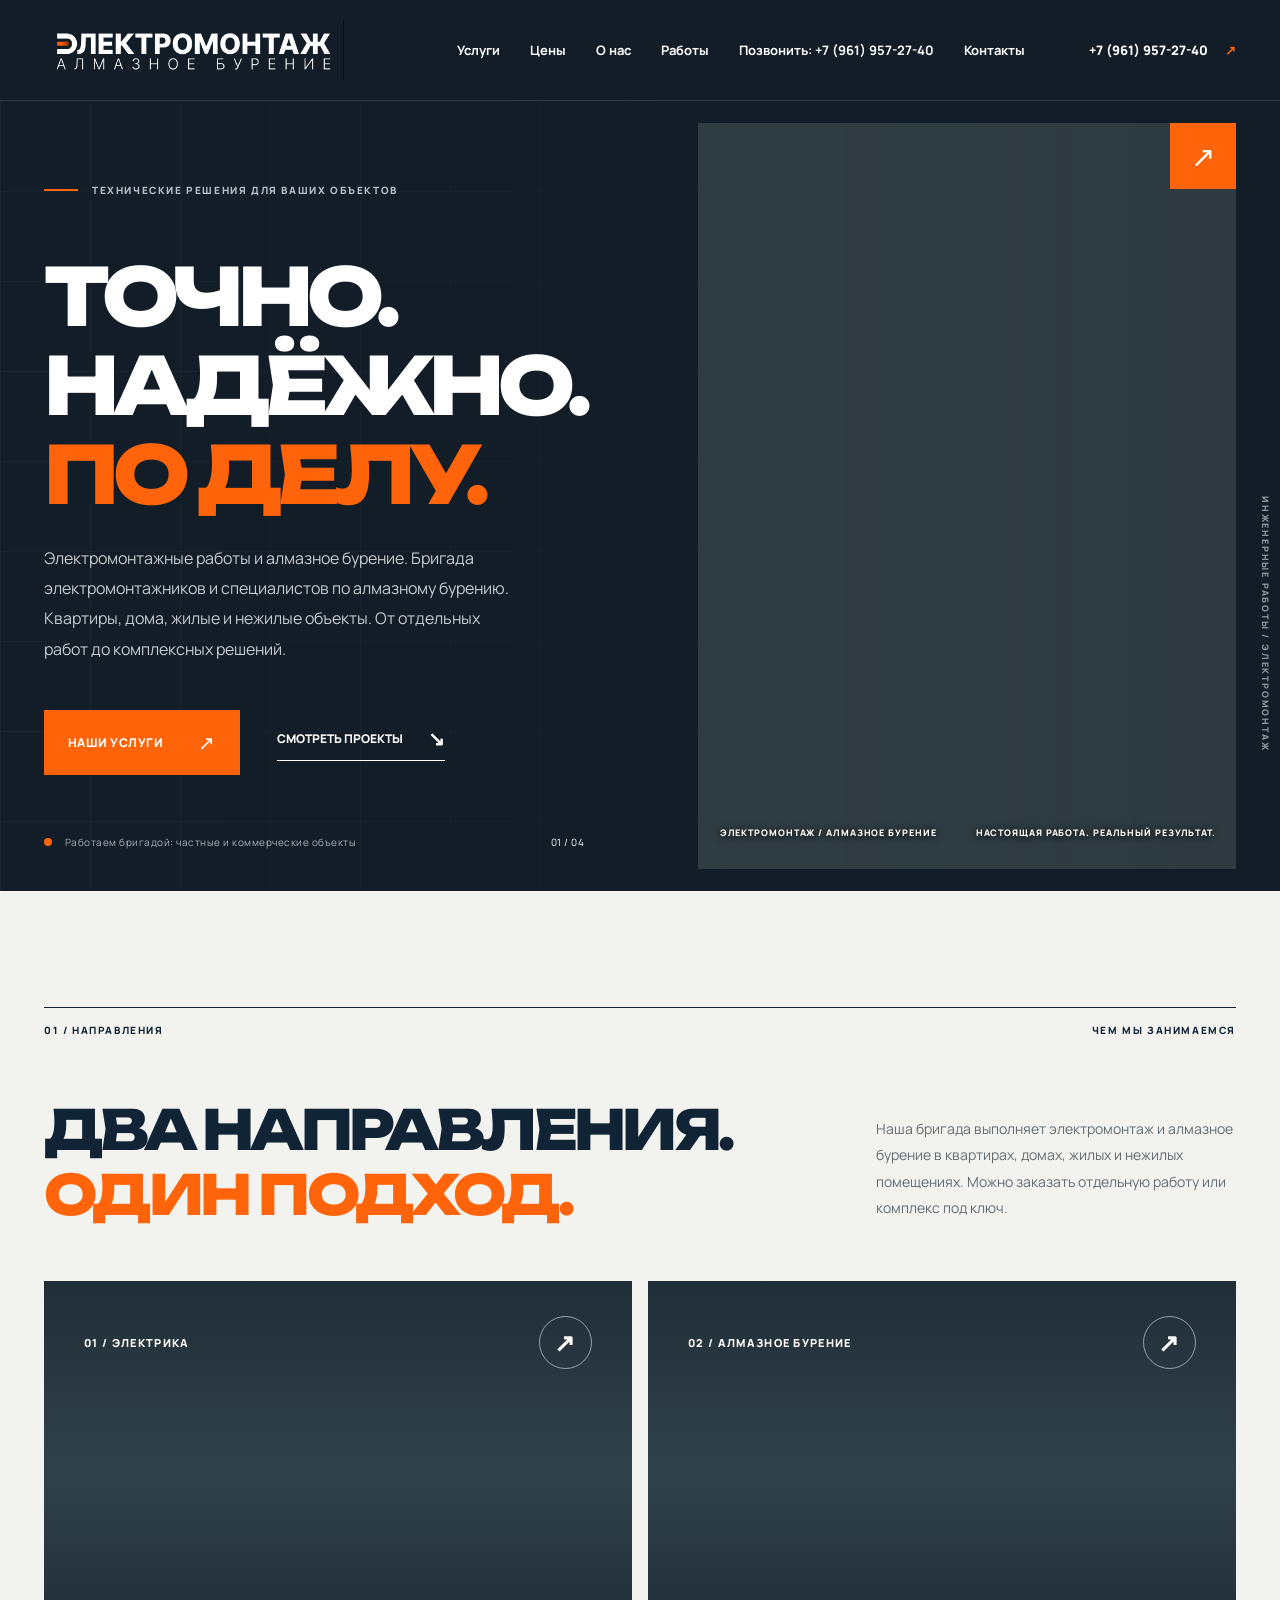
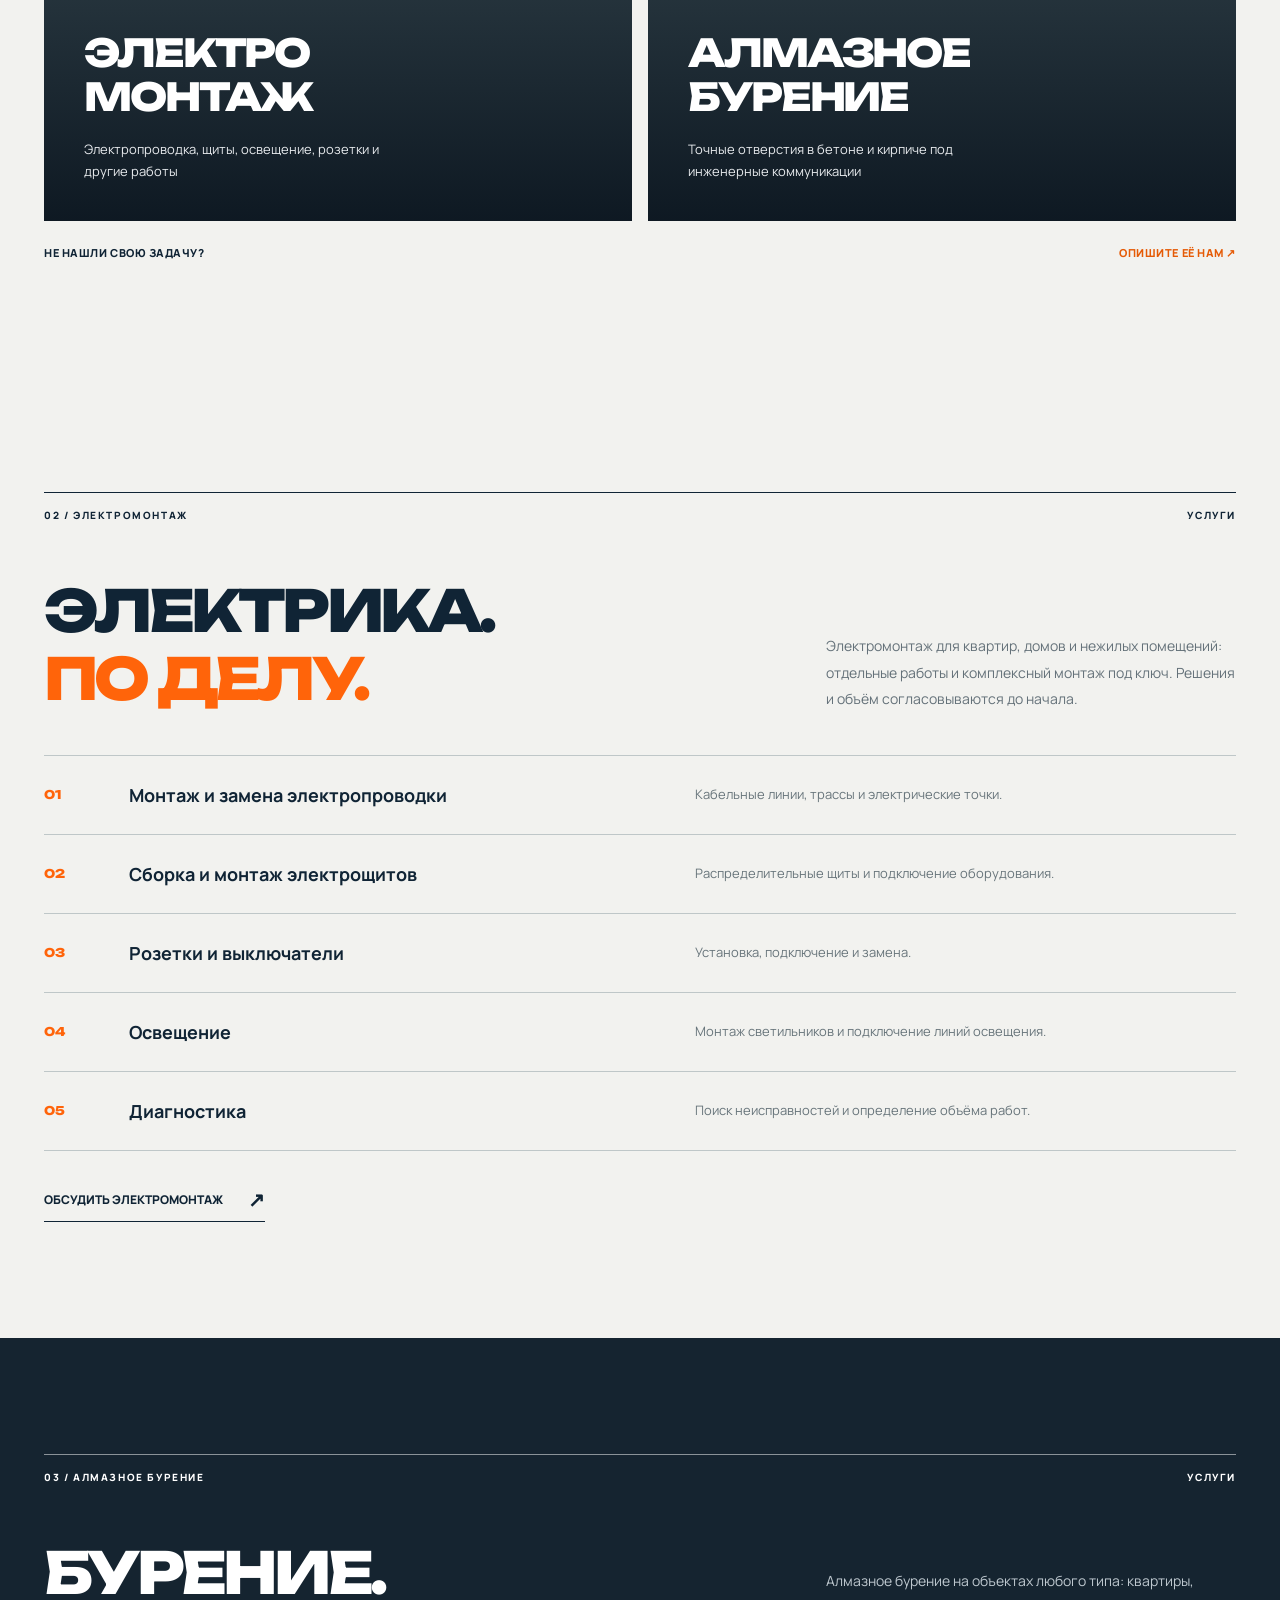
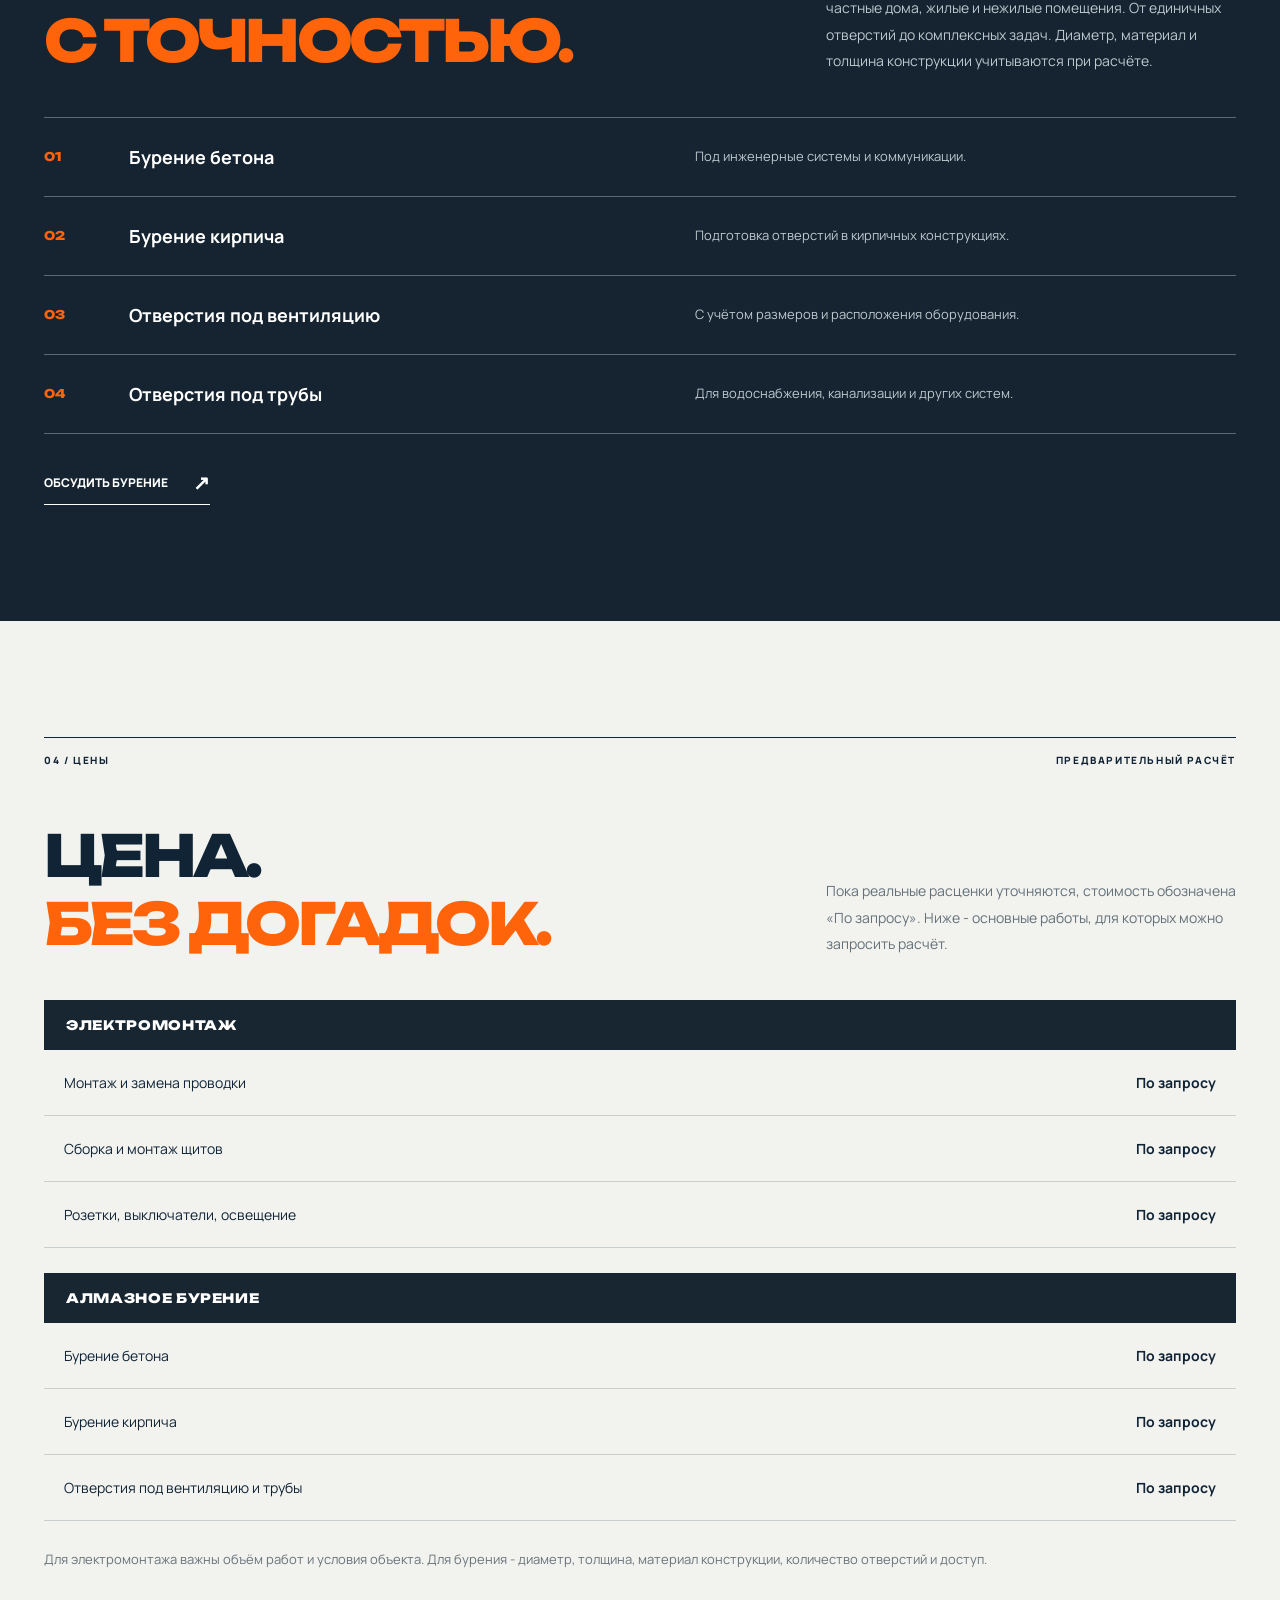
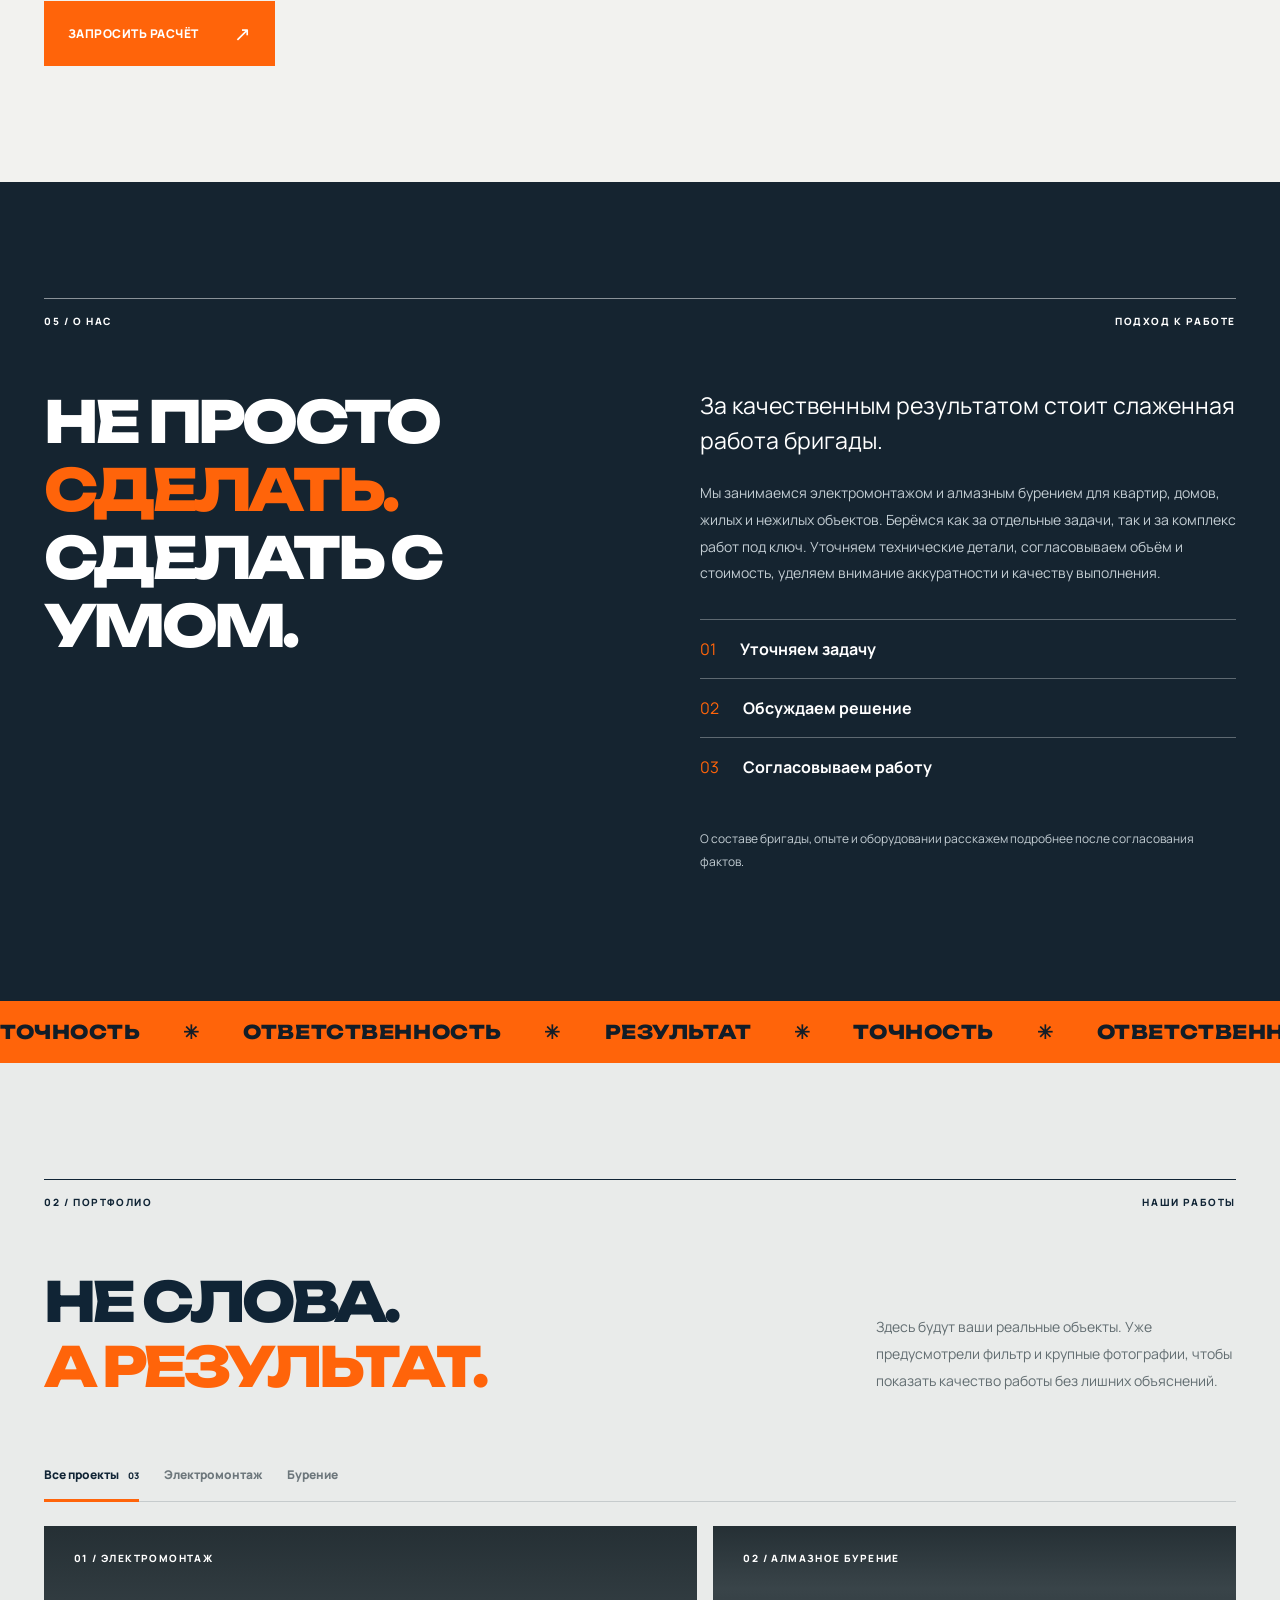
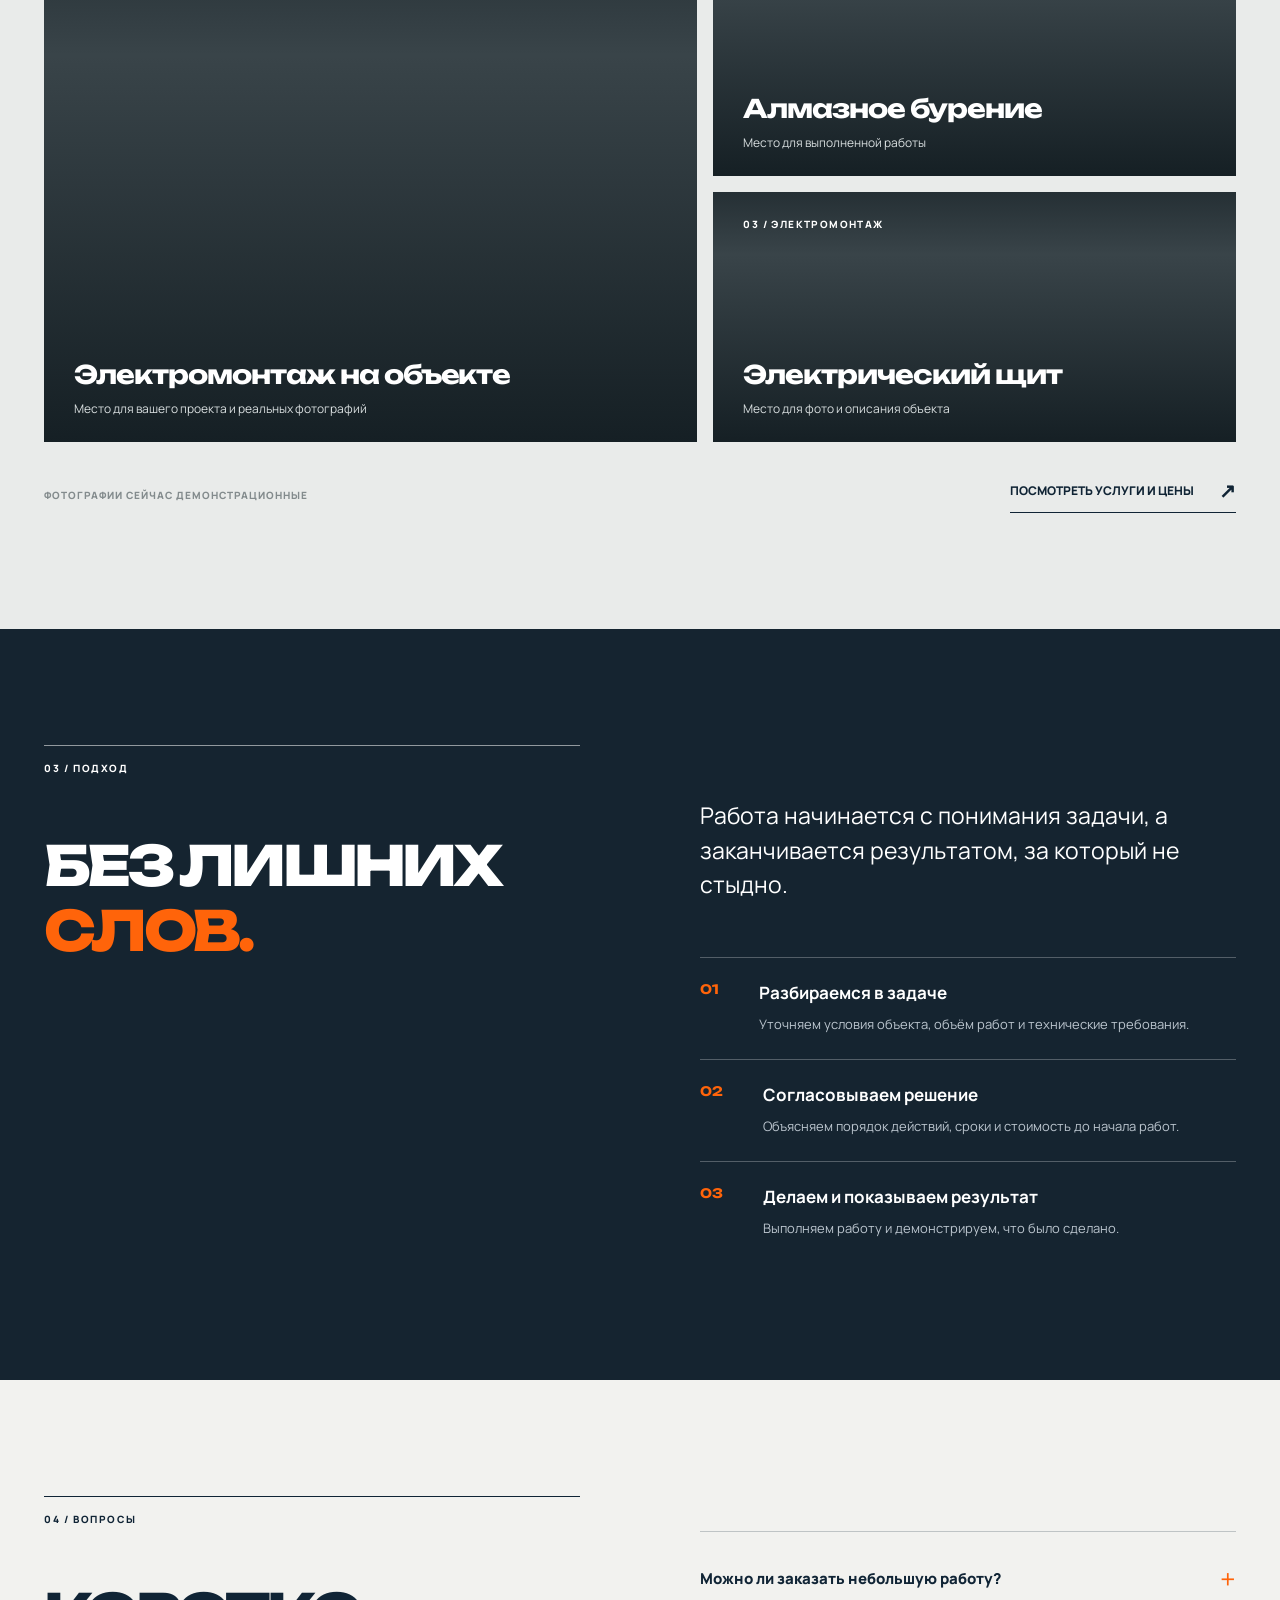
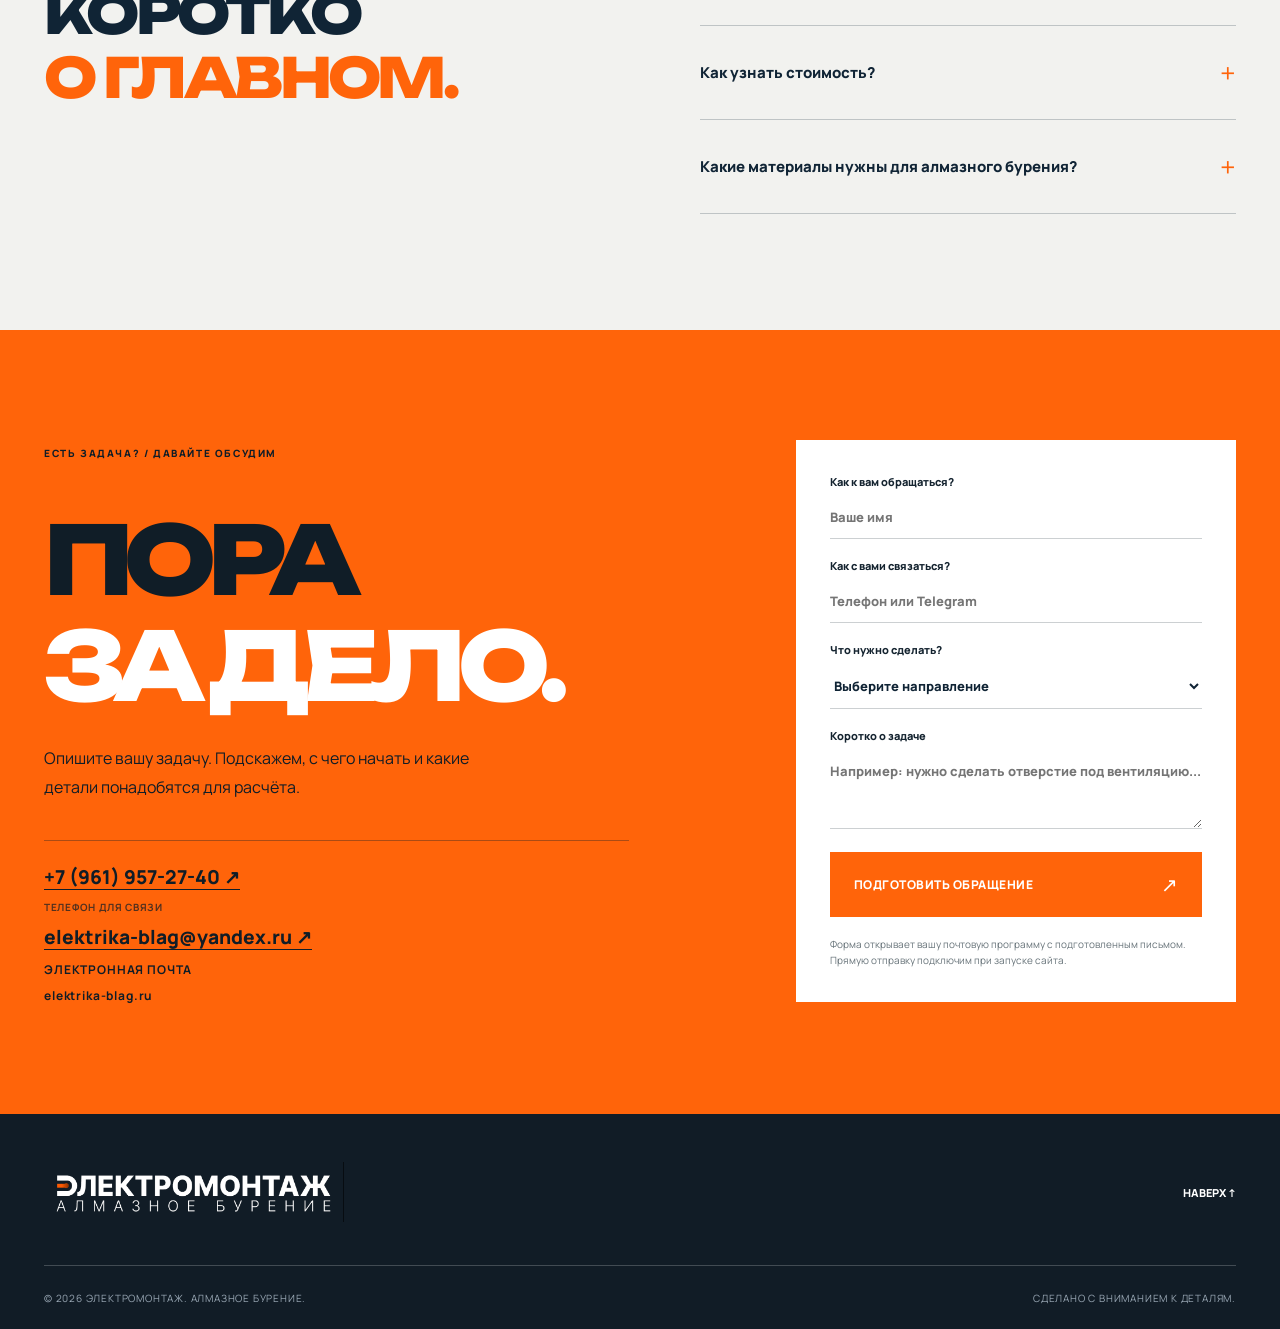
==== commit a5729f01: "Add verified phone number and click-to-call links" ====
--- a/index.html
+++ b/index.html
@@ -16,8 +16,8 @@
   <header class="site-header" id="top">
     <div class="shell header-inner">
       <a class="logo-link" href="index.html" aria-label="Электромонтаж — главная"><img src="assets/logo-light.png" alt="Электромонтаж. Алмазное бурение" width="318" height="64"></a>
-      <nav class="desktop-nav" aria-label="Основное меню"><a href="#services">Услуги</a><a href="#prices">Цены</a><a href="#about">О нас</a><a href="#projects">Работы</a><a href="#contact">Контакты</a></nav>
-      <a class="header-contact" href="#contact">Обсудить проект <span aria-hidden="true">↗</span></a>
+      <nav class="desktop-nav" aria-label="Основное меню"><a href="#services">Услуги</a><a href="#prices">Цены</a><a href="#about">О нас</a><a href="#projects">Работы</a><a href="tel:+79619572740">Позвонить: +7 (961) 957-27-40</a><a href="#contact">Контакты</a></nav>
+      <a class="header-contact" href="tel:+79619572740" aria-label="Позвонить +7 961 957-27-40">+7 (961) 957-27-40 <span aria-hidden="true">↗</span></a>
       <button class="menu-toggle" type="button" aria-controls="mobile-menu" aria-expanded="false" aria-label="Открыть меню"><span></span><span></span></button>
     </div>
     <nav class="mobile-nav" id="mobile-menu" aria-label="Мобильное меню" hidden><a href="#services">Услуги</a><a href="#prices">Цены</a><a href="#about">О нас</a><a href="#projects">Работы</a><a href="#faq">Вопросы</a><a href="#contact">Контакты</a></nav>
@@ -87,7 +87,7 @@
 
     <section class="faq section-pad" id="faq" aria-labelledby="faq-title"><div class="shell faq-grid"><div><div class="section-kicker"><span>04 / ВОПРОСЫ</span></div><h2 id="faq-title">КОРОТКО<br><em>О ГЛАВНОМ.</em></h2></div><div class="faq-list"><details><summary>Можно ли заказать небольшую работу? <span>+</span></summary><p>Расскажите, что нужно сделать. Обсудим задачу и возможность выезда.</p></details><details><summary>Как узнать стоимость? <span>+</span></summary><p>Опишите работу и по возможности приложите фотографии объекта. После уточнения деталей можно будет рассчитать стоимость.</p></details><details><summary>Какие материалы нужны для алмазного бурения? <span>+</span></summary><p>Для оценки бурения важно знать материал стены, её толщину, диаметр и количество отверстий, а также условия доступа.</p></details></div></div></section>
 
-    <section class="contact" id="contact" aria-labelledby="contact-title"><div class="shell contact-inner"><div class="contact-heading"><span class="contact-kicker">ЕСТЬ ЗАДАЧА? / ДАВАЙТЕ ОБСУДИМ</span><h2 id="contact-title">ПОРА<br><span>ЗА ДЕЛО.</span></h2><p>Опишите вашу задачу. Подскажем, с чего начать и какие детали понадобятся для расчёта.</p><div class="contact-direct"><a href="mailto:elektrika-blag@yandex.ru">elektrika-blag@yandex.ru ↗</a><span>ЭЛЕКТРОННАЯ ПОЧТА</span><span>elektrika-blag.ru</span></div></div><form id="contact-form" class="contact-form"><label>Как к вам обращаться?<input required name="name" autocomplete="name" placeholder="Ваше имя"></label><label>Как с вами связаться?<input required name="contact" placeholder="Телефон или Telegram"></label><label>Что нужно сделать?<select name="service" required><option value="" selected disabled>Выберите направление</option><option>Электромонтаж</option><option>Алмазное бурение</option><option>Другое / нужен совет</option></select></label><label>Коротко о задаче<textarea name="message" rows="3" placeholder="Например: нужно сделать отверстие под вентиляцию..."></textarea></label><button class="btn btn-orange" type="submit">Подготовить обращение <span>↗</span></button><p class="form-hint">Форма открывает вашу почтовую программу с подготовленным письмом. Прямую отправку подключим при запуске сайта.</p></form></div></section>
+    <section class="contact" id="contact" aria-labelledby="contact-title"><div class="shell contact-inner"><div class="contact-heading"><span class="contact-kicker">ЕСТЬ ЗАДАЧА? / ДАВАЙТЕ ОБСУДИМ</span><h2 id="contact-title">ПОРА<br><span>ЗА ДЕЛО.</span></h2><p>Опишите вашу задачу. Подскажем, с чего начать и какие детали понадобятся для расчёта.</p><div class="contact-direct"><a href="tel:+79619572740">+7 (961) 957-27-40 ↗</a><span>ТЕЛЕФОН ДЛЯ СВЯЗИ</span><a href="mailto:elektrika-blag@yandex.ru">elektrika-blag@yandex.ru ↗</a><span>ЭЛЕКТРОННАЯ ПОЧТА</span><span>elektrika-blag.ru</span></div></div><form id="contact-form" class="contact-form"><label>Как к вам обращаться?<input required name="name" autocomplete="name" placeholder="Ваше имя"></label><label>Как с вами связаться?<input required name="contact" placeholder="Телефон или Telegram"></label><label>Что нужно сделать?<select name="service" required><option value="" selected disabled>Выберите направление</option><option>Электромонтаж</option><option>Алмазное бурение</option><option>Другое / нужен совет</option></select></label><label>Коротко о задаче<textarea name="message" rows="3" placeholder="Например: нужно сделать отверстие под вентиляцию..."></textarea></label><button class="btn btn-orange" type="submit">Подготовить обращение <span>↗</span></button><p class="form-hint">Форма открывает вашу почтовую программу с подготовленным письмом. Прямую отправку подключим при запуске сайта.</p></form></div></section>
   </main>
 
   <footer class="footer"><div class="shell"><div class="footer-top"><a class="footer-logo" href="#top"><img src="assets/logo-light.png" alt="Электромонтаж. Алмазное бурение" loading="lazy"></a><a href="#top" class="up-link">НАВЕРХ ↑</a></div><div class="footer-bottom"><span>© <span id="year">2026</span> ЭЛЕКТРОМОНТАЖ. АЛМАЗНОЕ БУРЕНИЕ.</span><span>СДЕЛАНО С ВНИМАНИЕМ К ДЕТАЛЯМ.</span></div></div></footer>
--- a/css/style.css
+++ b/css/style.css
@@ -11,3 +11,6 @@
 /* Single-page landing sections */
 .landing-heading{display:flex;justify-content:space-between;align-items:end;gap:55px;margin:55px 0 42px}.landing-heading h2,.landing-about h2{font:800 clamp(31px,4.5vw,70px)/1.18 var(--heading);letter-spacing:-.065em;margin:0}.landing-heading h2 em,.landing-about h2 em{font-style:normal;color:var(--orange)}.landing-heading p{max-width:410px;color:#647179;font-size:14px;line-height:1.9;margin:0}.landing-services-list{margin-bottom:35px}.landing-services-list article{display:grid;grid-template-columns:60px minmax(210px,1fr) 1fr;gap:25px;padding:27px 0;border-top:1px solid #bfc7c8;align-items:center}.landing-services-list article:last-child{border-bottom:1px solid #bfc7c8}.landing-services-list article>span{color:var(--orange);font:800 12px var(--heading)}.landing-services-list h3{margin:0;font-size:18px}.landing-services-list p{color:#68757b;font-size:13px;line-height:1.8;margin:0}.landing-services-dark,.landing-about{background:#152430;color:#fff}.landing-services-dark .section-kicker,.landing-about .section-kicker{border-color:#ffffff80}.landing-services-dark .landing-heading p,.landing-services-dark .landing-services-list p{color:#bec8cf}.landing-services-dark .landing-services-list article{border-color:#ffffff50}.landing-price-table{margin-top:40px}.landing-price-category{background:#182632;color:white;padding:17px 22px;font:800 13px var(--heading);letter-spacing:.05em;margin-top:25px}.landing-price-table>div:not(.landing-price-category){display:flex;justify-content:space-between;gap:20px;padding:23px 20px;border-bottom:1px solid #c8cdcd;font-size:14px}.landing-price-table strong{white-space:nowrap}.landing-price-note{font-size:13px;line-height:1.9;color:#6a747b;margin:26px 0 30px}.landing-about-grid{display:grid;grid-template-columns:1fr 1fr;gap:10%;margin-top:60px}.landing-about-lead{font-size:23px;line-height:1.5}.landing-about-grid p:not(.landing-about-lead){color:#c3cdd3;font-size:14px;line-height:1.9}.landing-about-steps{margin:32px 0}.landing-about-steps div{display:flex;gap:24px;padding:18px 0;border-top:1px solid #ffffff50}.landing-about-steps span{color:var(--orange)}.landing-about-note{font-size:12px!important}
 @media(max-width:850px){.landing-heading{display:block}.landing-heading p{margin-top:22px}.landing-about-grid{grid-template-columns:1fr;gap:35px}.landing-services-list article{grid-template-columns:40px 1fr}.landing-services-list article p{grid-column:2}.landing-price-table>div:not(.landing-price-category){font-size:13px}}@media(max-width:550px){.landing-heading{margin:35px 0}.landing-services-list h3{font-size:15px}.landing-price-table>div:not(.landing-price-category){flex-direction:column;gap:5px}.landing-about-grid{margin-top:35px}.landing-about-lead{font-size:20px}}
+
+/* Direct business contacts in the landing CTA */
+.contact-direct{display:grid;gap:9px;margin-top:38px;padding-top:22px;border-top:1px solid rgba(16,29,39,.35)}.contact-direct a{font:800 clamp(15px,1.5vw,21px)/1.5 var(--body);overflow-wrap:anywhere;text-decoration:underline;text-decoration-thickness:1px;text-underline-offset:5px}.contact-direct>span{font-size:12px;font-weight:700;letter-spacing:.07em}.contact-direct>span:first-of-type{font-size:10px;opacity:.72}.contact-direct a:hover{color:#fff}
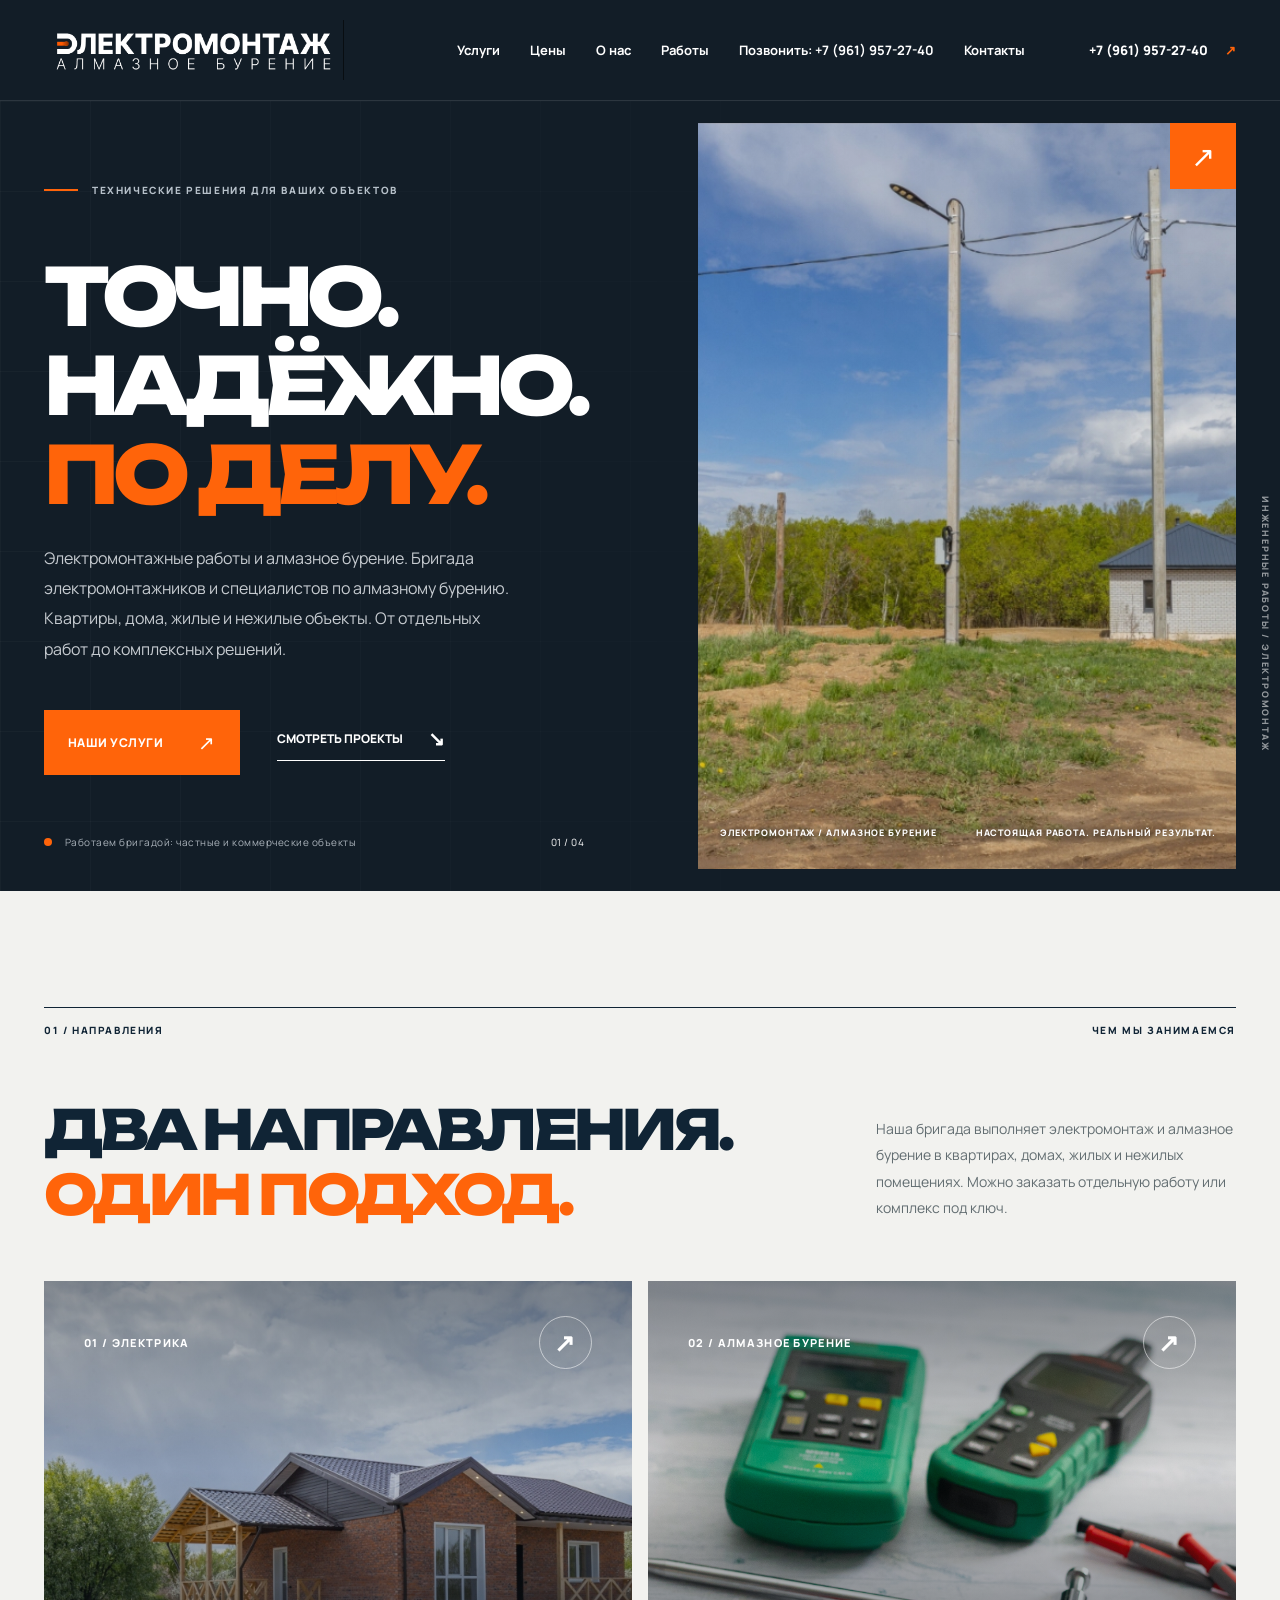
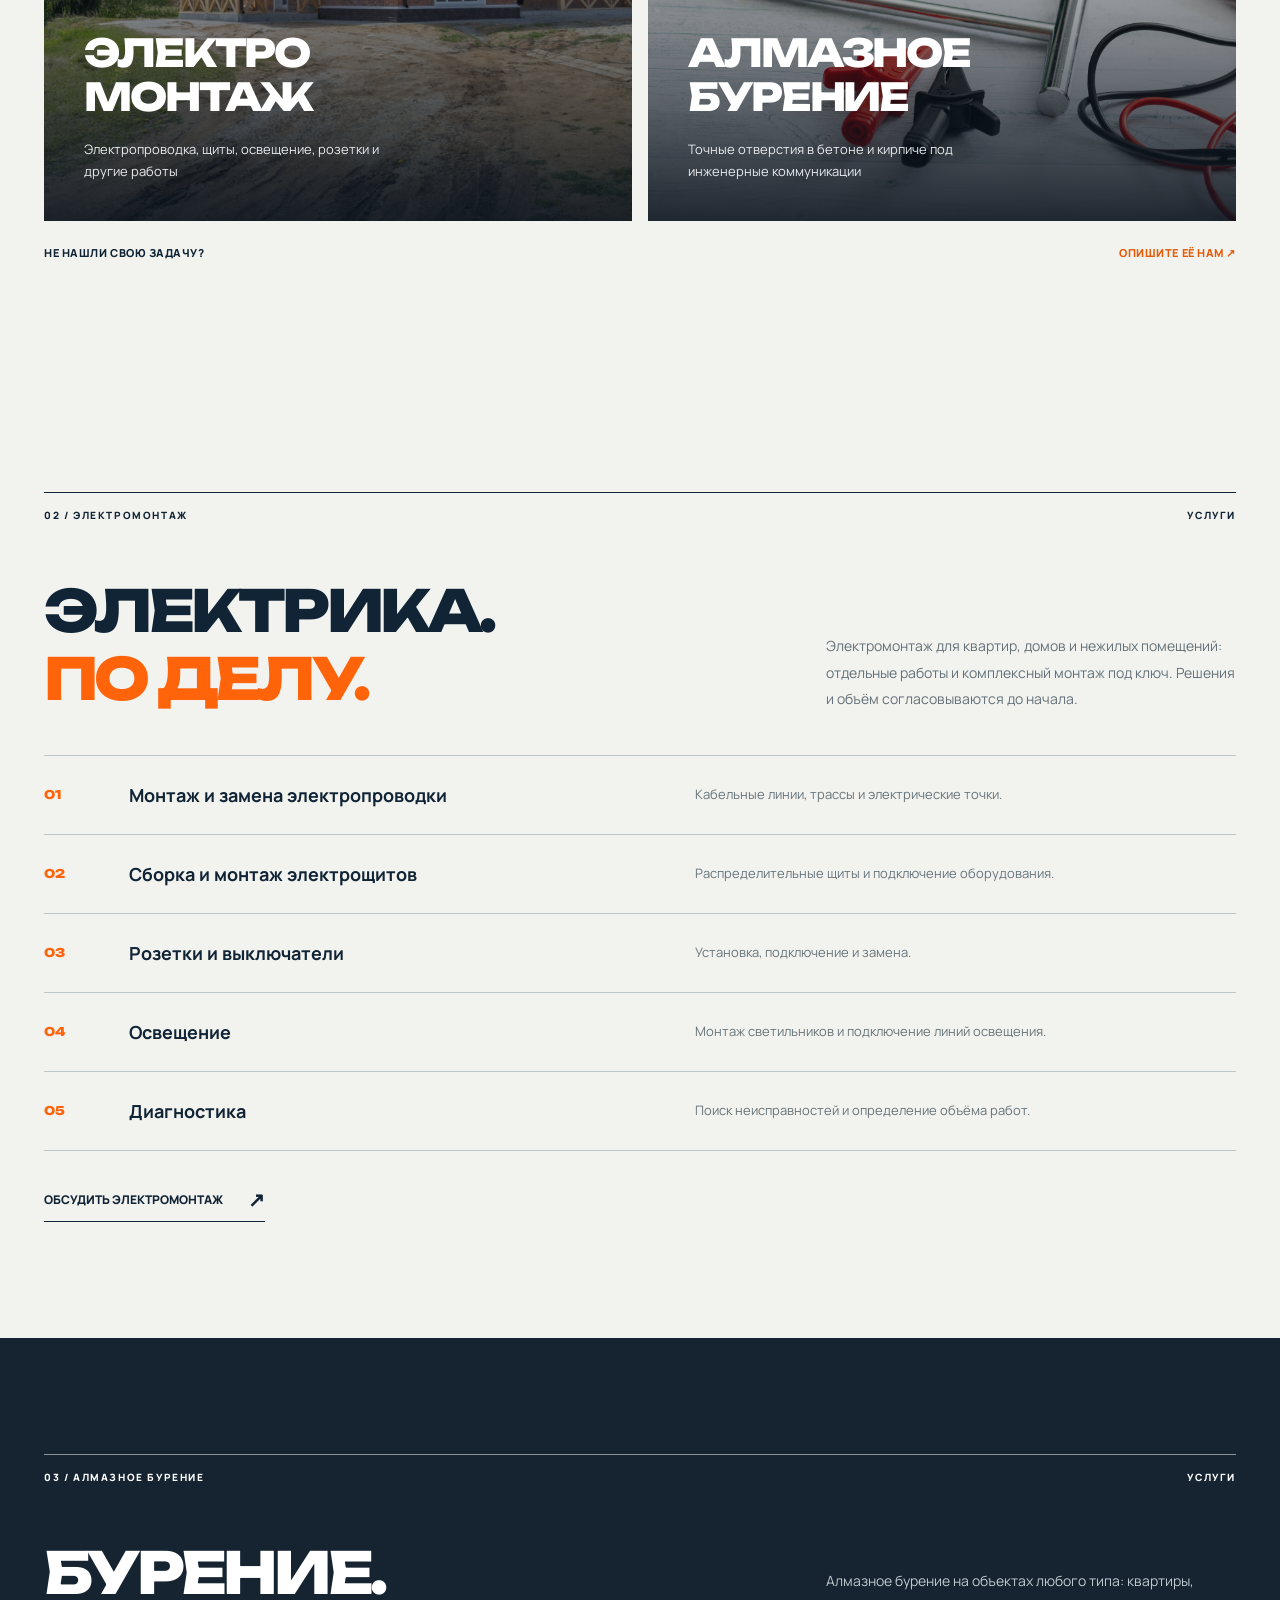
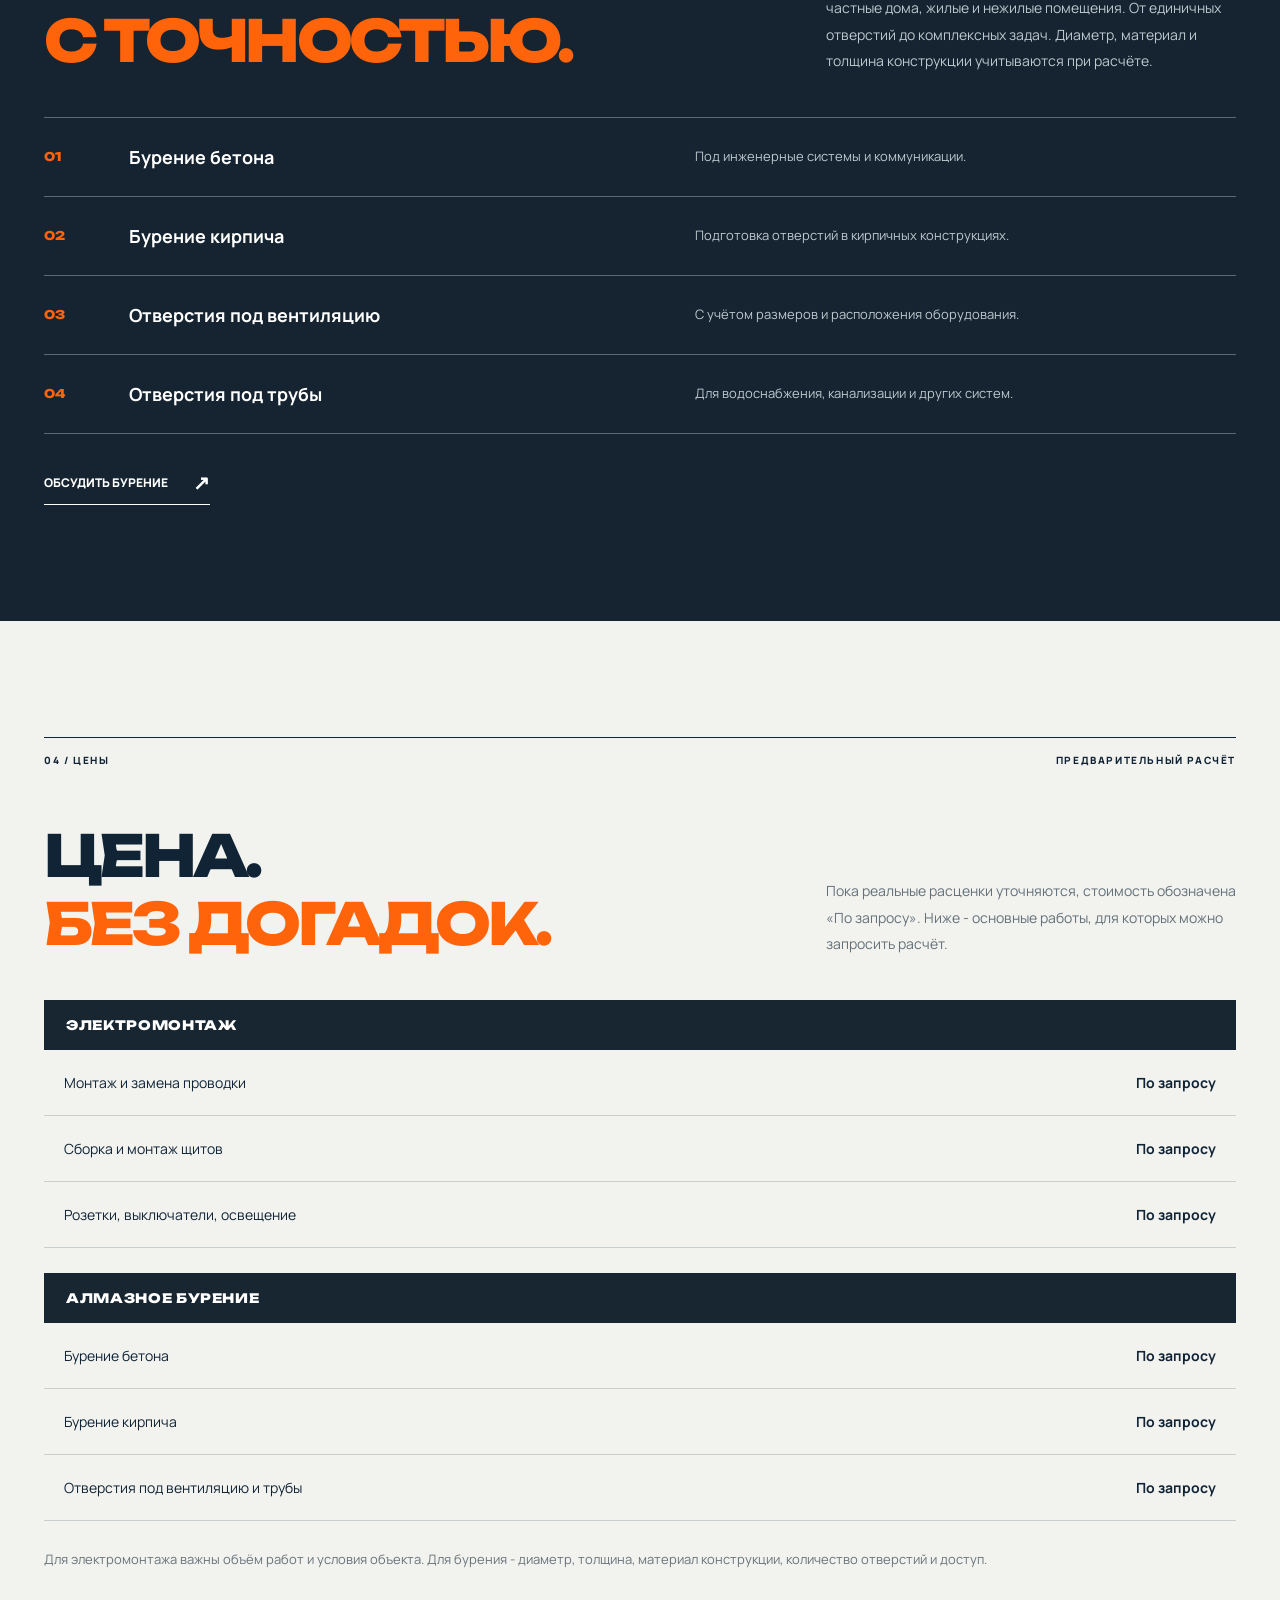
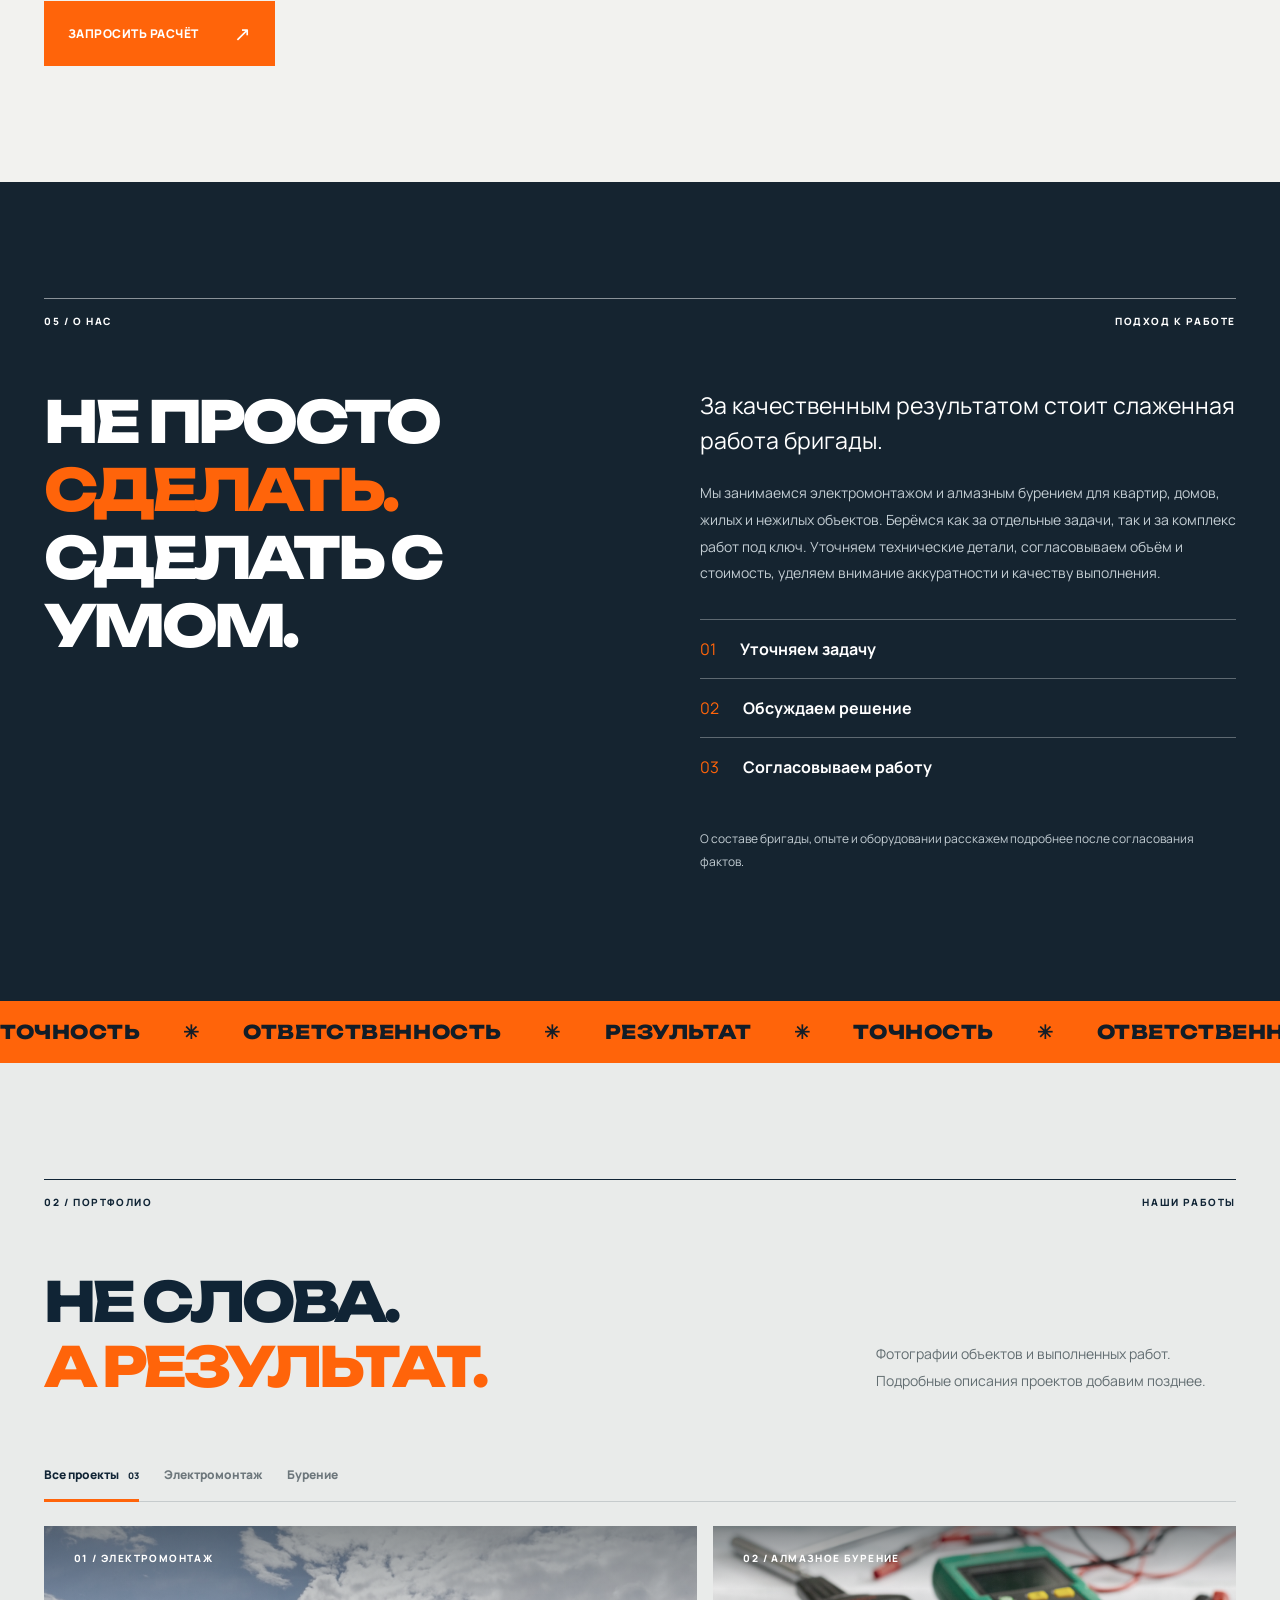
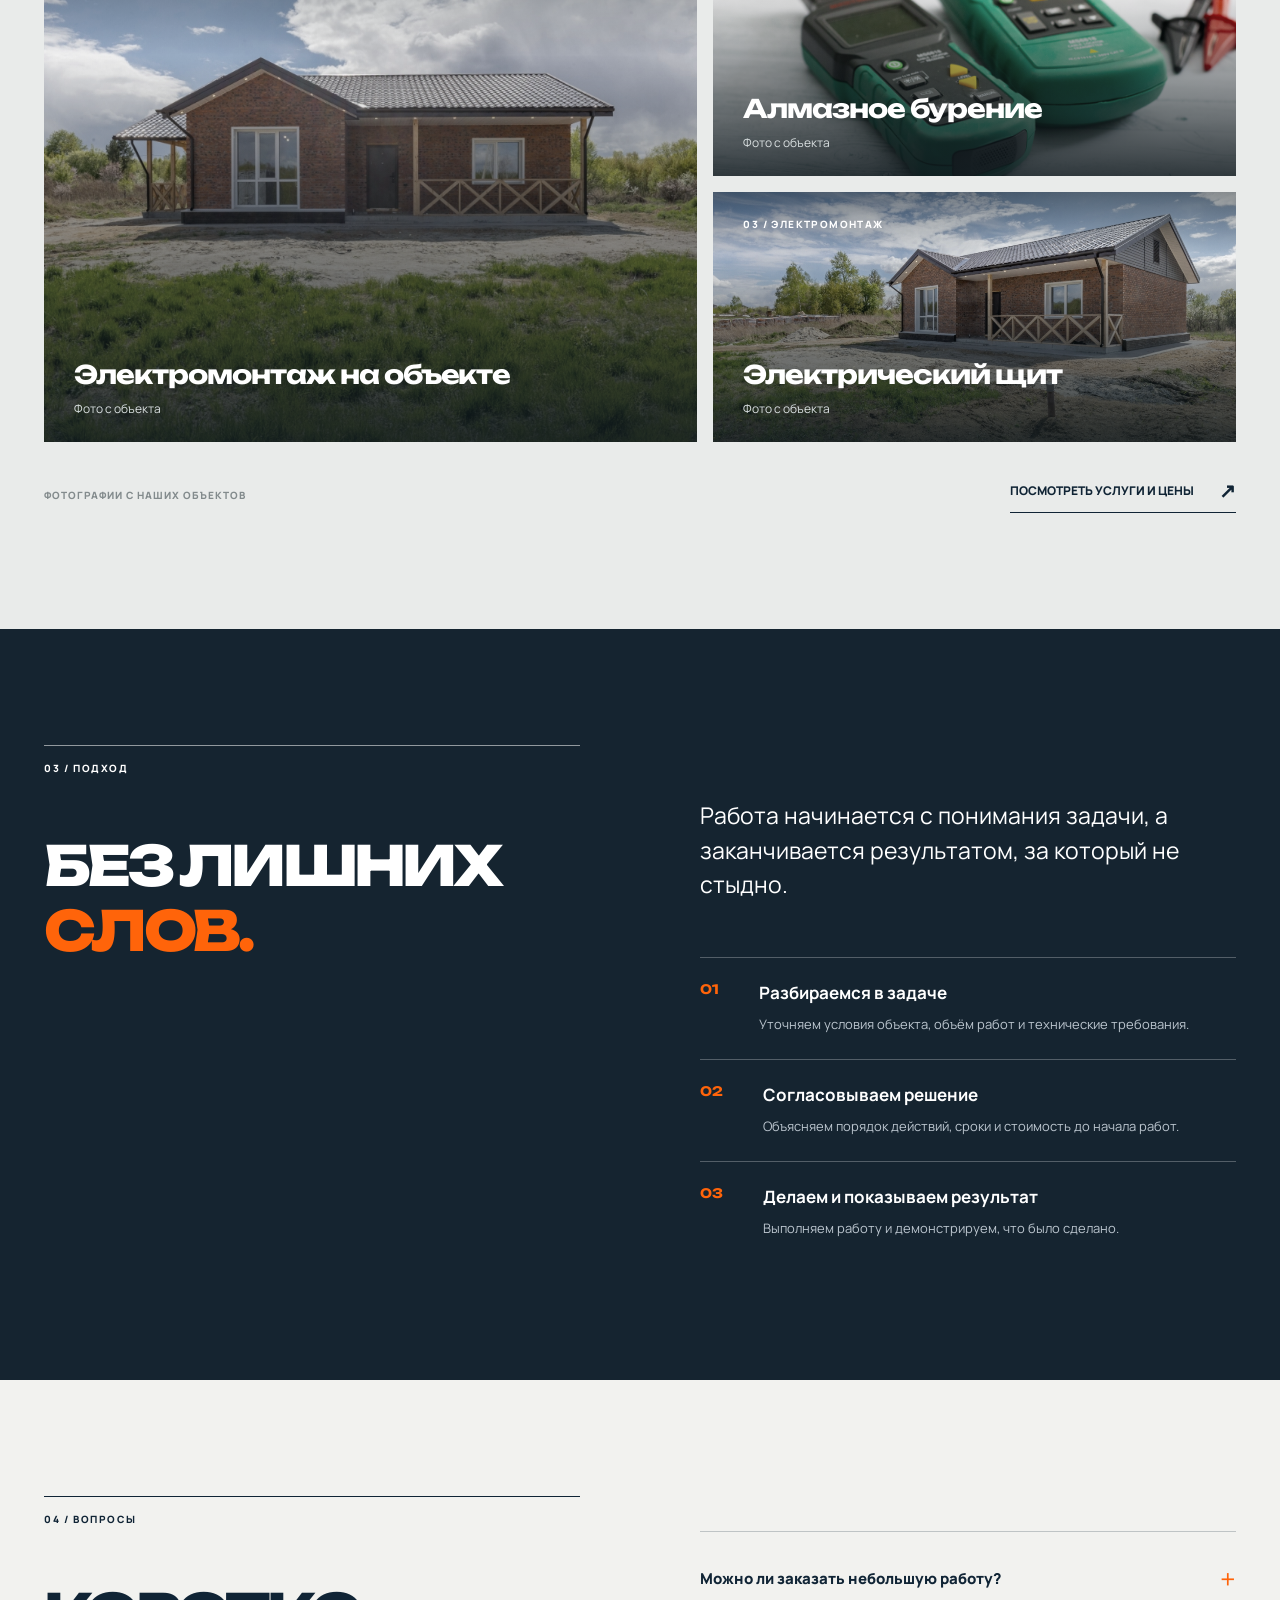
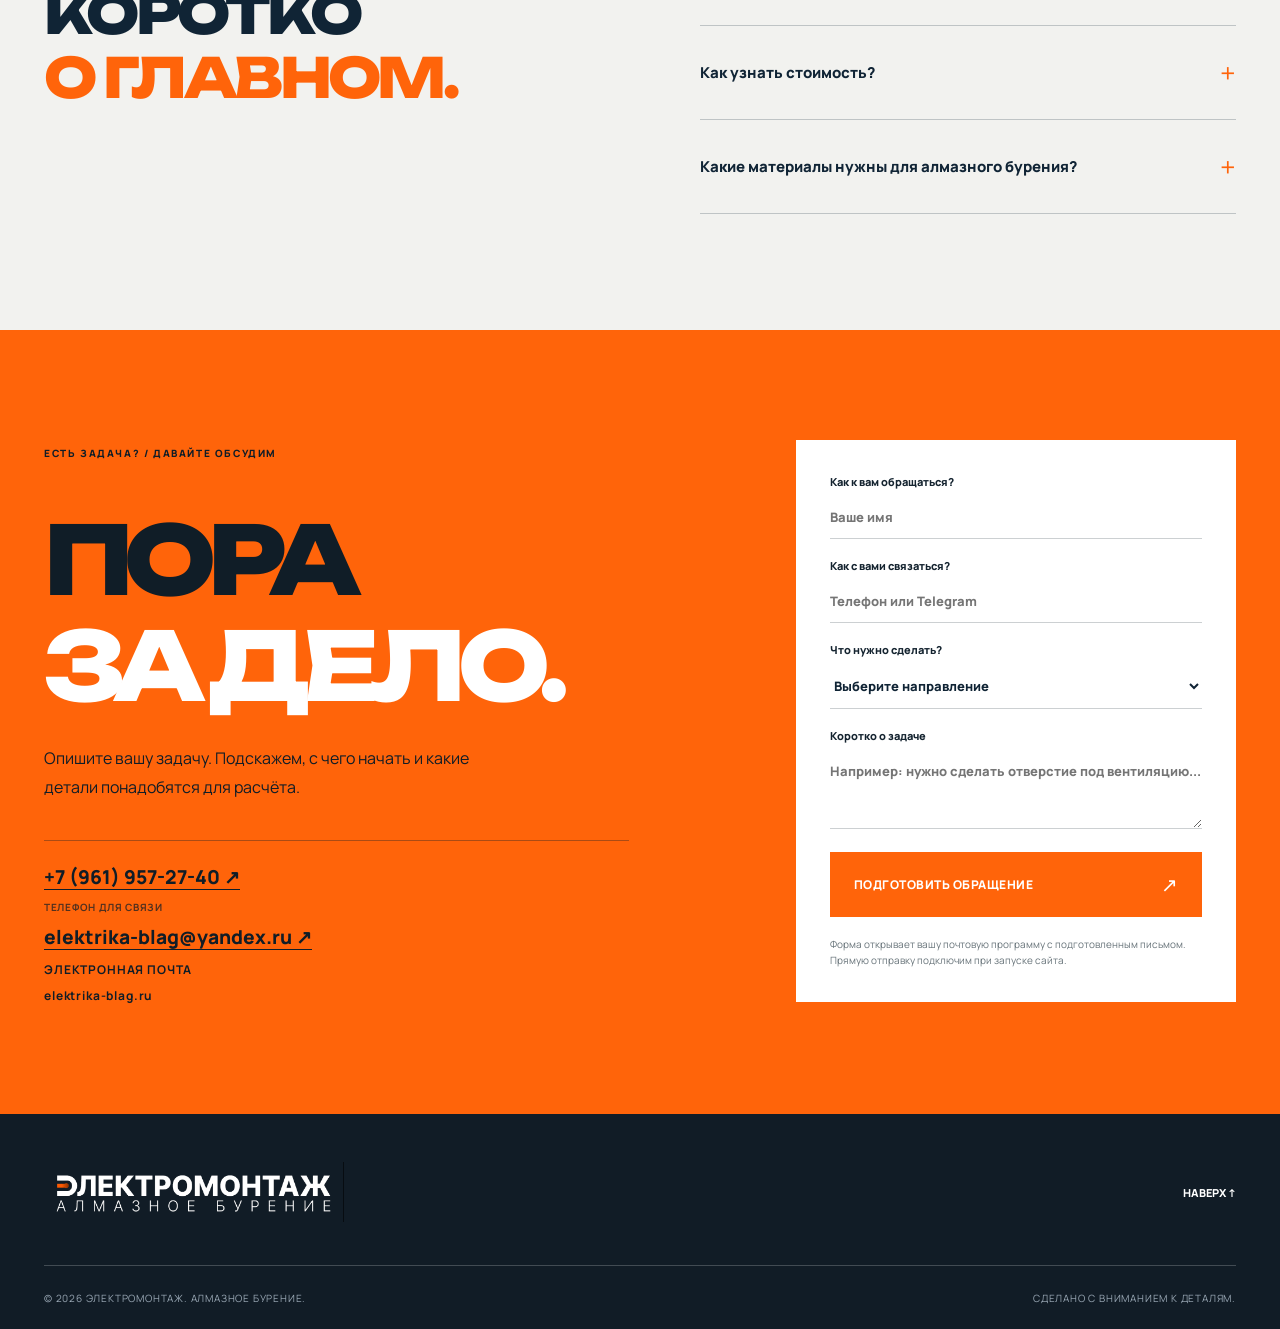
==== commit 1872e358: "Update photo captions to match real project imagery" ====
--- a/index.html
+++ b/index.html
@@ -72,14 +72,14 @@
     <section class="projects section-pad" id="projects" aria-labelledby="projects-title">
       <div class="shell">
         <div class="section-kicker"><span>02 / ПОРТФОЛИО</span><span>НАШИ РАБОТЫ</span></div>
-        <div class="projects-heading"><h2 id="projects-title">НЕ СЛОВА.<br><em>А РЕЗУЛЬТАТ.</em></h2><p>Здесь будут ваши реальные объекты. Уже предусмотрели фильтр и крупные фотографии, чтобы показать качество работы без лишних объяснений.</p></div>
+        <div class="projects-heading"><h2 id="projects-title">НЕ СЛОВА.<br><em>А РЕЗУЛЬТАТ.</em></h2><p>Фотографии объектов и выполненных работ. Подробные описания проектов добавим позднее.</p></div>
         <div class="project-controls" role="group" aria-label="Фильтр проектов"><button class="filter is-active" type="button" data-filter="all" aria-pressed="true">Все проекты <span>03</span></button><button class="filter" type="button" data-filter="electrical" aria-pressed="false">Электромонтаж</button><button class="filter" type="button" data-filter="drilling" aria-pressed="false">Бурение</button></div>
         <div class="project-grid">
-          <article class="project-card large" data-category="electrical"><div class="project-photo photo photo-project-1"></div><div class="project-overlay"><span class="project-number">01 / ЭЛЕКТРОМОНТАЖ</span><div><h3>Электромонтаж на объекте</h3><p>Место для вашего проекта и реальных фотографий</p></div></div></article>
-          <article class="project-card" data-category="drilling"><div class="project-photo photo photo-project-2"></div><div class="project-overlay"><span class="project-number">02 / АЛМАЗНОЕ БУРЕНИЕ</span><div><h3>Алмазное бурение</h3><p>Место для выполненной работы</p></div></div></article>
-          <article class="project-card" data-category="electrical"><div class="project-photo photo photo-project-3"></div><div class="project-overlay"><span class="project-number">03 / ЭЛЕКТРОМОНТАЖ</span><div><h3>Электрический щит</h3><p>Место для фото и описания объекта</p></div></div></article>
+          <article class="project-card large" data-category="electrical"><div class="project-photo photo photo-project-1"></div><div class="project-overlay"><span class="project-number">01 / ЭЛЕКТРОМОНТАЖ</span><div><h3>Электромонтаж на объекте</h3><p>Фото с объекта</p></div></div></article>
+          <article class="project-card" data-category="drilling"><div class="project-photo photo photo-project-2"></div><div class="project-overlay"><span class="project-number">02 / АЛМАЗНОЕ БУРЕНИЕ</span><div><h3>Алмазное бурение</h3><p>Фото с объекта</p></div></div></article>
+          <article class="project-card" data-category="electrical"><div class="project-photo photo photo-project-3"></div><div class="project-overlay"><span class="project-number">03 / ЭЛЕКТРОМОНТАЖ</span><div><h3>Электрический щит</h3><p>Фото с объекта</p></div></div></article>
         </div>
-        <div class="projects-foot"><span>ФОТОГРАФИИ СЕЙЧАС ДЕМОНСТРАЦИОННЫЕ</span><a class="text-link" href="#prices">Посмотреть услуги и цены <span>↗</span></a></div>
+        <div class="projects-foot"><span>ФОТОГРАФИИ С НАШИХ ОБЪЕКТОВ</span><a class="text-link" href="#prices">Посмотреть услуги и цены <span>↗</span></a></div>
       </div>
     </section>
 
--- a/css/style.css
+++ b/css/style.css
@@ -1,4 +1,4 @@
-:root{--ink:#102435;--graphite:#17212a;--dark:#121d27;--orange:#ff640a;--paper:#f2f2ef;--muted:#777f84;--line:#d3d6d5;--heading:'Unbounded','Arial Black',sans-serif;--body:'Manrope',Arial,sans-serif}*{box-sizing:border-box}html{scroll-behavior:smooth;scroll-padding-top:85px}body{margin:0;background:var(--paper);color:var(--ink);font-family:var(--body);-webkit-font-smoothing:antialiased}a{color:inherit;text-decoration:none}button,input,textarea,select{font:inherit}button{cursor:pointer}img{max-width:100%;display:block}.shell{width:min(100% - 88px,1440px);margin-inline:auto}.skip-link{position:absolute;top:-100px;left:20px;background:white;color:#111;padding:14px;z-index:30}.skip-link:focus{top:14px}.site-header{background:#121d27;color:#fff;position:relative;z-index:10;border-bottom:1px solid rgba(255,255,255,.11)}.header-inner{height:100px;display:flex;align-items:center;gap:44px}.logo-link{display:flex;align-items:center;width:300px;flex:none}.logo-link img{width:100%;height:auto}.desktop-nav{display:flex;gap:30px;align-items:center;margin-left:auto}.desktop-nav a{font-size:13px;font-weight:700;transition:color .2s}.desktop-nav a:hover,.header-contact:hover{color:var(--orange)}.header-contact{font-size:13px;font-weight:800;text-transform:uppercase;margin-left:20px;white-space:nowrap}.header-contact span{color:var(--orange);padding-left:14px}.menu-toggle{display:none;background:none;border:0;width:40px;height:40px}.menu-toggle span{display:block;width:28px;height:2px;background:white;margin:6px auto}.mobile-nav{background:#15222c;padding:15px 7% 28px}.mobile-nav a{display:block;padding:14px 0;border-bottom:1px solid #ffffff22}.hero{background:var(--dark);color:white;position:relative;overflow:hidden}.hero-grid{pointer-events:none;position:absolute;inset:0;background-image:linear-gradient(to right,rgba(255,255,255,.027) 1px,transparent 1px),linear-gradient(to bottom,rgba(255,255,255,.027) 1px,transparent 1px);background-size:90px 90px;mask-image:linear-gradient(to right,#000,transparent 80%)}.hero-layout{display:grid;grid-template-columns:54% 46%;min-height:670px;position:relative}.hero-copy{display:flex;flex-direction:column;align-items:flex-start;padding:82px 40px 42px 0;position:relative;z-index:2}.eyebrow,.section-kicker,.contact-kicker{font-size:10px;font-weight:800;letter-spacing:.16em}.eyebrow{display:flex;align-items:center;gap:14px;color:#b7c1ca}.orange-line{height:2px;width:34px;background:var(--orange)}h1,h2,h3,p{margin-top:0}.hero h1{font:800 clamp(50px,6.2vw,102px)/1.12 var(--heading);letter-spacing:-.075em;margin:55px 0 24px;position:relative;z-index:3;white-space:nowrap}.hero h1 span{color:var(--orange)}.hero-copy>p{font-size:16px;line-height:1.9;color:#c6cbd0;max-width:475px}.hero-actions{display:flex;align-items:center;gap:37px;margin-top:30px}.btn{display:inline-flex;align-items:center;justify-content:space-between;gap:35px;border:0;padding:19px 24px;font-size:12px;text-transform:uppercase;letter-spacing:.04em;font-weight:800;transition:transform .25s,background .25s}.btn:hover{transform:translateY(-3px)}.btn-orange{background:var(--orange);color:#fff}.btn-orange:hover{background:#e75700}.btn span{font-size:20px;font-weight:400}.text-link{display:inline-flex;gap:25px;align-items:center;font-size:12px;font-weight:800;text-transform:uppercase;border-bottom:1px solid currentColor;padding-bottom:8px}.light-link{color:white}.text-link span{font-size:20px}.hero-bottom{margin-top:auto;padding-top:60px;display:flex;align-items:center;justify-content:space-between;width:100%;max-width:540px;font-size:10px;letter-spacing:.05em;color:#aab2ba}.status-dot{display:inline-block;width:8px;height:8px;border-radius:50%;background:var(--orange);margin-right:10px}.hero-index{color:white}.hero-visual{position:relative;margin-left:10px;min-height:670px}.photo{background-size:cover;background-position:center;background-color:#34454d}.photo-hero{position:absolute;inset:22px 0 22px 0;background-image:linear-gradient(90deg,rgba(18,29,39,.05),rgba(18,29,39,.1)),url('https://images.unsplash.com/photo-1621905251189-08b45d6a269e?auto=format&fit=crop&w=1500&q=85');filter:saturate(.67) contrast(1.1)}.photo-caption{position:absolute;left:22px;bottom:52px;right:20px;display:flex;justify-content:space-between;gap:15px;font-size:9px;font-weight:800;letter-spacing:.1em;text-shadow:0 1px 7px #000}.orange-corner{position:absolute;right:0;top:22px;width:66px;height:66px;background:var(--orange);display:grid;place-items:center;font-size:29px}.hero-side-text{position:absolute;right:8px;top:50%;writing-mode:vertical-rl;font-size:9px;font-weight:800;letter-spacing:.2em;color:#ffffff8c}.section-pad{padding:116px 0}.section-kicker{display:flex;justify-content:space-between;gap:10px;border-top:1px solid var(--ink);padding-top:15px}.intro-heading,.projects-heading{display:flex;justify-content:space-between;gap:45px;align-items:end;margin:60px 0 55px}.intro-heading h2,.projects-heading h2,.approach h2,.faq h2{font:800 clamp(34px,4.3vw,69px)/1.17 var(--heading);letter-spacing:-.065em;margin:0}.intro-heading h2 em,.projects-heading h2 em,.approach h2 em,.faq h2 em{font-style:normal;color:var(--orange)}.intro-heading p,.projects-heading p{max-width:360px;margin:0 0 4px;font-size:14px;line-height:1.9;color:#626d71}.service-grid{display:grid;grid-template-columns:1fr 1fr;gap:16px}.service-card{height:540px;position:relative;overflow:hidden;color:#fff}.service-photo{position:absolute;inset:0;transition:transform .8s cubic-bezier(.2,.65,.2,1)}.service-card:hover .service-photo{transform:scale(1.07)}.photo-electrical{background-image:url('https://images.unsplash.com/photo-1621905251918-48416bd8575a?auto=format&fit=crop&w=1300&q=85')}.photo-drilling{background-image:url('https://images.unsplash.com/photo-1504307651254-35680f356dfd?auto=format&fit=crop&w=1300&q=85')}.service-shade{position:absolute;inset:0;background:linear-gradient(180deg,rgba(10,20,30,.47),rgba(10,20,30,.08) 35%,rgba(10,20,30,.9) 100%)}.service-top,.service-bottom{position:absolute;left:40px;right:40px}.service-top{top:35px;display:flex;align-items:center;justify-content:space-between;font-size:11px;font-weight:800;letter-spacing:.12em}.circle-arrow{width:53px;height:53px;border:1px solid #fff8;border-radius:50%;display:grid;place-items:center;font-size:25px;transition:background .25s}.service-card:hover .circle-arrow{background:var(--orange);border-color:var(--orange)}.service-bottom{bottom:39px}.service-bottom h3{font:800 clamp(30px,3vw,49px)/1.14 var(--heading);letter-spacing:-.055em;margin-bottom:19px}.service-bottom p{font-size:13px;line-height:1.7;max-width:330px;margin:0;color:#e7eaed}.service-note{display:flex;justify-content:space-between;gap:20px;margin:24px 0 0;font-size:11px;font-weight:800;letter-spacing:.05em}.service-note a{color:#e55b07}.ticker{background:var(--orange);color:var(--dark);overflow:hidden;padding:19px 0}.ticker-track{white-space:nowrap;font:800 19px var(--heading);letter-spacing:.03em;width:max-content;animation:marquee 30s linear infinite}.ticker span{margin:0 38px}@keyframes marquee{to{transform:translateX(-50%)}}.projects{background:#e9ebea}.projects-heading{align-items:end}.project-controls{display:flex;gap:25px;border-bottom:1px solid #c6cbcd;margin-bottom:24px}.filter{border:0;background:none;color:#6d777c;font-size:12px;font-weight:800;padding:13px 0 18px;position:relative}.filter span{font-size:9px;margin-left:7px}.filter.is-active{color:var(--ink)}.filter.is-active::after{content:"";height:3px;background:var(--orange);position:absolute;bottom:-1px;left:0;right:0}.project-grid{display:grid;grid-template-columns:1.25fr 1fr;grid-template-rows:250px 250px;gap:16px}.project-card{position:relative;overflow:hidden;min-height:250px;color:#fff}.project-card[hidden]{display:none}.project-card.large{grid-row:span 2}.project-photo{position:absolute;inset:0;filter:saturate(.62);transition:transform .6s}.project-card:hover .project-photo{transform:scale(1.04)}.photo-project-1{background-image:url('https://images.unsplash.com/photo-1621905252507-b35492cc74b4?auto=format&fit=crop&w=1200&q=85')}.photo-project-2{background-image:url('https://images.unsplash.com/photo-1504917595217-d4dc5ebe6122?auto=format&fit=crop&w=1000&q=85')}.photo-project-3{background-image:url('https://images.unsplash.com/photo-1621905251189-08b45d6a269e?auto=format&fit=crop&w=1000&q=85')}.project-overlay{position:absolute;inset:0;padding:25px 30px;display:flex;flex-direction:column;justify-content:space-between;background:linear-gradient(180deg,rgba(15,25,30,.48),transparent 25%,rgba(15,25,30,.85))}.project-number{font-size:10px;letter-spacing:.14em;font-weight:800}.project-overlay h3{font:700 clamp(19px,2vw,31px) var(--heading);letter-spacing:-.04em;margin:0 0 10px}.project-overlay p{font-size:12px;margin:0;color:#d8dedf}.projects-foot{display:flex;justify-content:space-between;align-items:center;gap:25px;margin-top:35px}.projects-foot>span{font-size:10px;font-weight:800;color:#838b8d;letter-spacing:.1em}.approach{background:#152430;color:white}.section-kicker.reverse{border-color:#ffffff88}.approach-grid{display:grid;grid-template-columns:1fr 1fr;gap:10%}.approach h2{margin-top:58px}.approach-content{padding-top:53px}.approach-lead{font-size:23px;line-height:1.5;max-width:580px;margin:0 0 55px}.approach-item{border-top:1px solid #ffffff44;padding:23px 0;display:flex;gap:40px}.approach-item>span{color:var(--orange);font:700 13px var(--heading)}.approach-item h3{font-size:17px;margin:0 0 9px}.approach-item p{font-size:13px;line-height:1.8;color:#bbc5ce;margin:0}.faq-grid{display:grid;grid-template-columns:1fr 1fr;gap:10%}.faq h2{margin-top:55px}.faq-list{padding-top:35px}details{border-top:1px solid #bfc4c5}details:last-child{border-bottom:1px solid #bfc4c5}summary{list-style:none;cursor:pointer;padding:28px 0;display:flex;justify-content:space-between;align-items:center;gap:20px;font-weight:800;font-size:15px}summary::-webkit-details-marker{display:none}summary span{font-size:27px;font-weight:400;color:var(--orange)}details[open] summary span{transform:rotate(45deg)}details p{font-size:13px;line-height:1.9;color:#657278;max-width:490px;padding-bottom:22px;margin:0}.contact{background:var(--orange);color:#101d27;padding:110px 0}.contact-inner{display:grid;grid-template-columns:1fr 440px;gap:14%;align-items:start}.contact-heading h2{font:800 clamp(60px,7.4vw,120px)/1.12 var(--heading);letter-spacing:-.09em;margin:45px 0 25px}.contact-heading h2 span{color:white}.contact-heading p{font-size:16px;line-height:1.8;max-width:440px}.contact-form{background:#fff;padding:34px;display:grid;gap:19px;color:#152430}.contact-form label{display:grid;gap:7px;font-size:11px;font-weight:800}.contact-form input,.contact-form select,.contact-form textarea{width:100%;border:0;border-bottom:1px solid #ccd0d2;border-radius:0;background:transparent;padding:12px 0;font-size:13px;outline:none;resize:vertical;color:#102435}.contact-form input:focus,.contact-form select:focus,.contact-form textarea:focus{border-bottom-color:var(--orange)}.contact-form .btn{width:100%;margin-top:4px}.form-hint{color:#68747a;font-size:10px;line-height:1.6;margin:0}.footer{background:#111c26;color:white;padding:48px 0 24px}.footer-top,.footer-bottom{display:flex;justify-content:space-between;align-items:center;gap:25px}.footer-logo{max-width:300px}.up-link{font-size:11px;font-weight:800}.footer-bottom{border-top:1px solid #ffffff35;padding-top:25px;margin-top:43px;font-size:10px;letter-spacing:.08em;color:#9aa8b5}@media(max-width:1180px){.shell{width:min(100% - 56px,1440px)}.header-inner{gap:20px}.logo-link{width:245px}.desktop-nav{gap:17px}.header-contact{margin-left:0}.hero-layout{grid-template-columns:55% 45%}.hero h1{font-size:clamp(48px,5.8vw,72px)}}@media(max-width:880px){.desktop-nav,.header-contact{display:none}.menu-toggle{display:block;margin-left:auto}.header-inner{height:80px}.hero-layout{grid-template-columns:1fr}.hero-copy{padding:75px 0 45px}.hero h1{font-size:clamp(48px,9vw,92px);margin-top:40px}.hero-visual{min-height:390px;margin:0}.photo-hero{inset:0 0 18px}.orange-corner{top:0}.photo-caption{bottom:35px}.hero-bottom{padding-top:45px}.section-pad{padding:80px 0}.intro-heading,.projects-heading{align-items:start;flex-direction:column;gap:25px;margin:40px 0}.service-card{height:440px}.service-top,.service-bottom{left:25px;right:25px}.approach-grid,.faq-grid{gap:5%}.contact-inner{grid-template-columns:1fr 1fr;gap:8%}.contact-heading h2{font-size:clamp(50px,6.5vw,80px)}.contact-form{padding:24px}}@media(max-width:650px){.shell{width:calc(100% - 36px)}.logo-link{width:218px}.header-inner{height:74px}.hero-copy{padding:48px 0 32px}.eyebrow{font-size:9px}.hero h1{font-size:clamp(40px,10.3vw,66px);line-height:1.2;margin:34px 0 22px}.hero-copy>p{font-size:14px;line-height:1.8}.hero-actions{gap:20px;flex-wrap:wrap}.btn{padding:17px 18px;font-size:11px}.text-link{font-size:10px;gap:12px}.hero-bottom{font-size:9px;gap:18px}.hero-visual{min-height:330px}.photo-caption{font-size:8px;flex-direction:column}.orange-corner{width:54px;height:54px}.hero-side-text{display:none}.section-pad{padding:65px 0}.section-kicker{font-size:9px}.intro-heading h2,.projects-heading h2,.approach h2,.faq h2{font-size:clamp(31px,7.8vw,47px)}.intro-heading p,.projects-heading p{font-size:13px}.service-grid{grid-template-columns:1fr}.service-card{height:430px}.service-bottom h3{font-size:37px}.service-note{font-size:9px;flex-wrap:wrap}.ticker-track{font-size:13px}.project-controls{gap:18px}.filter{font-size:10px}.project-grid{display:grid;grid-template-columns:1fr;grid-template-rows:none}.project-card,.project-card.large{height:320px;grid-row:auto}.project-card.large{height:390px}.projects-foot{align-items:start;flex-direction:column}.approach-grid,.faq-grid{grid-template-columns:1fr;gap:20px}.approach h2,.faq h2{margin-top:35px}.approach-content,.faq-list{padding-top:15px}.approach-lead{font-size:19px;margin-bottom:30px}.contact{padding:70px 0}.contact-inner{grid-template-columns:1fr;gap:30px}.contact-heading h2{font-size:clamp(56px,14vw,85px);margin:25px 0}.contact-heading p{font-size:14px}.contact-form{padding:23px}.footer-logo{max-width:220px}.footer-bottom{align-items:start;flex-direction:column;font-size:9px}.footer-top{align-items:center}}@media(prefers-reduced-motion:reduce){*,*::before,*::after{scroll-behavior:auto!important;animation:none!important;transition:none!important}}
+:root{--ink:#102435;--graphite:#17212a;--dark:#121d27;--orange:#ff640a;--paper:#f2f2ef;--muted:#777f84;--line:#d3d6d5;--heading:'Unbounded','Arial Black',sans-serif;--body:'Manrope',Arial,sans-serif}*{box-sizing:border-box}html{scroll-behavior:smooth;scroll-padding-top:85px}body{margin:0;background:var(--paper);color:var(--ink);font-family:var(--body);-webkit-font-smoothing:antialiased}a{color:inherit;text-decoration:none}button,input,textarea,select{font:inherit}button{cursor:pointer}img{max-width:100%;display:block}.shell{width:min(100% - 88px,1440px);margin-inline:auto}.skip-link{position:absolute;top:-100px;left:20px;background:white;color:#111;padding:14px;z-index:30}.skip-link:focus{top:14px}.site-header{background:#121d27;color:#fff;position:relative;z-index:10;border-bottom:1px solid rgba(255,255,255,.11)}.header-inner{height:100px;display:flex;align-items:center;gap:44px}.logo-link{display:flex;align-items:center;width:300px;flex:none}.logo-link img{width:100%;height:auto}.desktop-nav{display:flex;gap:30px;align-items:center;margin-left:auto}.desktop-nav a{font-size:13px;font-weight:700;transition:color .2s}.desktop-nav a:hover,.header-contact:hover{color:var(--orange)}.header-contact{font-size:13px;font-weight:800;text-transform:uppercase;margin-left:20px;white-space:nowrap}.header-contact span{color:var(--orange);padding-left:14px}.menu-toggle{display:none;background:none;border:0;width:40px;height:40px}.menu-toggle span{display:block;width:28px;height:2px;background:white;margin:6px auto}.mobile-nav{background:#15222c;padding:15px 7% 28px}.mobile-nav a{display:block;padding:14px 0;border-bottom:1px solid #ffffff22}.hero{background:var(--dark);color:white;position:relative;overflow:hidden}.hero-grid{pointer-events:none;position:absolute;inset:0;background-image:linear-gradient(to right,rgba(255,255,255,.027) 1px,transparent 1px),linear-gradient(to bottom,rgba(255,255,255,.027) 1px,transparent 1px);background-size:90px 90px;mask-image:linear-gradient(to right,#000,transparent 80%)}.hero-layout{display:grid;grid-template-columns:54% 46%;min-height:670px;position:relative}.hero-copy{display:flex;flex-direction:column;align-items:flex-start;padding:82px 40px 42px 0;position:relative;z-index:2}.eyebrow,.section-kicker,.contact-kicker{font-size:10px;font-weight:800;letter-spacing:.16em}.eyebrow{display:flex;align-items:center;gap:14px;color:#b7c1ca}.orange-line{height:2px;width:34px;background:var(--orange)}h1,h2,h3,p{margin-top:0}.hero h1{font:800 clamp(50px,6.2vw,102px)/1.12 var(--heading);letter-spacing:-.075em;margin:55px 0 24px;position:relative;z-index:3;white-space:nowrap}.hero h1 span{color:var(--orange)}.hero-copy>p{font-size:16px;line-height:1.9;color:#c6cbd0;max-width:475px}.hero-actions{display:flex;align-items:center;gap:37px;margin-top:30px}.btn{display:inline-flex;align-items:center;justify-content:space-between;gap:35px;border:0;padding:19px 24px;font-size:12px;text-transform:uppercase;letter-spacing:.04em;font-weight:800;transition:transform .25s,background .25s}.btn:hover{transform:translateY(-3px)}.btn-orange{background:var(--orange);color:#fff}.btn-orange:hover{background:#e75700}.btn span{font-size:20px;font-weight:400}.text-link{display:inline-flex;gap:25px;align-items:center;font-size:12px;font-weight:800;text-transform:uppercase;border-bottom:1px solid currentColor;padding-bottom:8px}.light-link{color:white}.text-link span{font-size:20px}.hero-bottom{margin-top:auto;padding-top:60px;display:flex;align-items:center;justify-content:space-between;width:100%;max-width:540px;font-size:10px;letter-spacing:.05em;color:#aab2ba}.status-dot{display:inline-block;width:8px;height:8px;border-radius:50%;background:var(--orange);margin-right:10px}.hero-index{color:white}.hero-visual{position:relative;margin-left:10px;min-height:670px}.photo{background-size:cover;background-position:center;background-color:#34454d}.photo-hero{position:absolute;inset:22px 0 22px 0;background-image:linear-gradient(90deg,rgba(18,29,39,.05),rgba(18,29,39,.1)),url('../assets/%D0%A1%D0%B8%D1%80%D0%B5%D0%BD%D0%B5%D0%B2%D0%B0%D1%8F%2C%20%D0%AD%D0%BB%D0%B5%D0%BA%D1%82%D1%80%D0%B8%D0%BA%D0%B0%2C%20%D0%A6%D0%B2%D0%B5%D0%BB%D1%91%D0%B2%20%E2%80%94%20%D0%BA%D0%BE%D0%BF%D0%B8%D1%8F/IMG_3897.jpg');filter:saturate(.67) contrast(1.1)}.photo-caption{position:absolute;left:22px;bottom:52px;right:20px;display:flex;justify-content:space-between;gap:15px;font-size:9px;font-weight:800;letter-spacing:.1em;text-shadow:0 1px 7px #000}.orange-corner{position:absolute;right:0;top:22px;width:66px;height:66px;background:var(--orange);display:grid;place-items:center;font-size:29px}.hero-side-text{position:absolute;right:8px;top:50%;writing-mode:vertical-rl;font-size:9px;font-weight:800;letter-spacing:.2em;color:#ffffff8c}.section-pad{padding:116px 0}.section-kicker{display:flex;justify-content:space-between;gap:10px;border-top:1px solid var(--ink);padding-top:15px}.intro-heading,.projects-heading{display:flex;justify-content:space-between;gap:45px;align-items:end;margin:60px 0 55px}.intro-heading h2,.projects-heading h2,.approach h2,.faq h2{font:800 clamp(34px,4.3vw,69px)/1.17 var(--heading);letter-spacing:-.065em;margin:0}.intro-heading h2 em,.projects-heading h2 em,.approach h2 em,.faq h2 em{font-style:normal;color:var(--orange)}.intro-heading p,.projects-heading p{max-width:360px;margin:0 0 4px;font-size:14px;line-height:1.9;color:#626d71}.service-grid{display:grid;grid-template-columns:1fr 1fr;gap:16px}.service-card{height:540px;position:relative;overflow:hidden;color:#fff}.service-photo{position:absolute;inset:0;transition:transform .8s cubic-bezier(.2,.65,.2,1)}.service-card:hover .service-photo{transform:scale(1.07)}.photo-electrical{background-image:url('../assets/%D0%A1%D0%B8%D1%80%D0%B5%D0%BD%D0%B5%D0%B2%D0%B0%D1%8F%2C%20%D0%AD%D0%BB%D0%B5%D0%BA%D1%82%D1%80%D0%B8%D0%BA%D0%B0%2C%20%D0%A6%D0%B2%D0%B5%D0%BB%D1%91%D0%B2%20%E2%80%94%20%D0%BA%D0%BE%D0%BF%D0%B8%D1%8F/IMG_3904.jpg')}.photo-drilling{background-image:url('../assets/%D0%9B%D1%91%D1%88%D0%B5/IMG_7820.jpg')}.service-shade{position:absolute;inset:0;background:linear-gradient(180deg,rgba(10,20,30,.47),rgba(10,20,30,.08) 35%,rgba(10,20,30,.9) 100%)}.service-top,.service-bottom{position:absolute;left:40px;right:40px}.service-top{top:35px;display:flex;align-items:center;justify-content:space-between;font-size:11px;font-weight:800;letter-spacing:.12em}.circle-arrow{width:53px;height:53px;border:1px solid #fff8;border-radius:50%;display:grid;place-items:center;font-size:25px;transition:background .25s}.service-card:hover .circle-arrow{background:var(--orange);border-color:var(--orange)}.service-bottom{bottom:39px}.service-bottom h3{font:800 clamp(30px,3vw,49px)/1.14 var(--heading);letter-spacing:-.055em;margin-bottom:19px}.service-bottom p{font-size:13px;line-height:1.7;max-width:330px;margin:0;color:#e7eaed}.service-note{display:flex;justify-content:space-between;gap:20px;margin:24px 0 0;font-size:11px;font-weight:800;letter-spacing:.05em}.service-note a{color:#e55b07}.ticker{background:var(--orange);color:var(--dark);overflow:hidden;padding:19px 0}.ticker-track{white-space:nowrap;font:800 19px var(--heading);letter-spacing:.03em;width:max-content;animation:marquee 30s linear infinite}.ticker span{margin:0 38px}@keyframes marquee{to{transform:translateX(-50%)}}.projects{background:#e9ebea}.projects-heading{align-items:end}.project-controls{display:flex;gap:25px;border-bottom:1px solid #c6cbcd;margin-bottom:24px}.filter{border:0;background:none;color:#6d777c;font-size:12px;font-weight:800;padding:13px 0 18px;position:relative}.filter span{font-size:9px;margin-left:7px}.filter.is-active{color:var(--ink)}.filter.is-active::after{content:"";height:3px;background:var(--orange);position:absolute;bottom:-1px;left:0;right:0}.project-grid{display:grid;grid-template-columns:1.25fr 1fr;grid-template-rows:250px 250px;gap:16px}.project-card{position:relative;overflow:hidden;min-height:250px;color:#fff}.project-card[hidden]{display:none}.project-card.large{grid-row:span 2}.project-photo{position:absolute;inset:0;filter:saturate(.62);transition:transform .6s}.project-card:hover .project-photo{transform:scale(1.04)}.photo-project-1{background-image:url('../assets/%D0%A1%D0%B8%D1%80%D0%B5%D0%BD%D0%B5%D0%B2%D0%B0%D1%8F%2C%20%D0%AD%D0%BB%D0%B5%D0%BA%D1%82%D1%80%D0%B8%D0%BA%D0%B0%2C%20%D0%A6%D0%B2%D0%B5%D0%BB%D1%91%D0%B2%20%E2%80%94%20%D0%BA%D0%BE%D0%BF%D0%B8%D1%8F/IMG_3929.jpg')}.photo-project-2{background-image:url('../assets/%D0%9B%D1%91%D1%88%D0%B5/IMG_7829.jpg')}.photo-project-3{background-image:url('../assets/%D0%A1%D0%B8%D1%80%D0%B5%D0%BD%D0%B5%D0%B2%D0%B0%D1%8F%2C%20%D0%AD%D0%BB%D0%B5%D0%BA%D1%82%D1%80%D0%B8%D0%BA%D0%B0%2C%20%D0%A6%D0%B2%D0%B5%D0%BB%D1%91%D0%B2%20%E2%80%94%20%D0%BA%D0%BE%D0%BF%D0%B8%D1%8F/IMG_3939.jpg')}.project-overlay{position:absolute;inset:0;padding:25px 30px;display:flex;flex-direction:column;justify-content:space-between;background:linear-gradient(180deg,rgba(15,25,30,.48),transparent 25%,rgba(15,25,30,.85))}.project-number{font-size:10px;letter-spacing:.14em;font-weight:800}.project-overlay h3{font:700 clamp(19px,2vw,31px) var(--heading);letter-spacing:-.04em;margin:0 0 10px}.project-overlay p{font-size:12px;margin:0;color:#d8dedf}.projects-foot{display:flex;justify-content:space-between;align-items:center;gap:25px;margin-top:35px}.projects-foot>span{font-size:10px;font-weight:800;color:#838b8d;letter-spacing:.1em}.approach{background:#152430;color:white}.section-kicker.reverse{border-color:#ffffff88}.approach-grid{display:grid;grid-template-columns:1fr 1fr;gap:10%}.approach h2{margin-top:58px}.approach-content{padding-top:53px}.approach-lead{font-size:23px;line-height:1.5;max-width:580px;margin:0 0 55px}.approach-item{border-top:1px solid #ffffff44;padding:23px 0;display:flex;gap:40px}.approach-item>span{color:var(--orange);font:700 13px var(--heading)}.approach-item h3{font-size:17px;margin:0 0 9px}.approach-item p{font-size:13px;line-height:1.8;color:#bbc5ce;margin:0}.faq-grid{display:grid;grid-template-columns:1fr 1fr;gap:10%}.faq h2{margin-top:55px}.faq-list{padding-top:35px}details{border-top:1px solid #bfc4c5}details:last-child{border-bottom:1px solid #bfc4c5}summary{list-style:none;cursor:pointer;padding:28px 0;display:flex;justify-content:space-between;align-items:center;gap:20px;font-weight:800;font-size:15px}summary::-webkit-details-marker{display:none}summary span{font-size:27px;font-weight:400;color:var(--orange)}details[open] summary span{transform:rotate(45deg)}details p{font-size:13px;line-height:1.9;color:#657278;max-width:490px;padding-bottom:22px;margin:0}.contact{background:var(--orange);color:#101d27;padding:110px 0}.contact-inner{display:grid;grid-template-columns:1fr 440px;gap:14%;align-items:start}.contact-heading h2{font:800 clamp(60px,7.4vw,120px)/1.12 var(--heading);letter-spacing:-.09em;margin:45px 0 25px}.contact-heading h2 span{color:white}.contact-heading p{font-size:16px;line-height:1.8;max-width:440px}.contact-form{background:#fff;padding:34px;display:grid;gap:19px;color:#152430}.contact-form label{display:grid;gap:7px;font-size:11px;font-weight:800}.contact-form input,.contact-form select,.contact-form textarea{width:100%;border:0;border-bottom:1px solid #ccd0d2;border-radius:0;background:transparent;padding:12px 0;font-size:13px;outline:none;resize:vertical;color:#102435}.contact-form input:focus,.contact-form select:focus,.contact-form textarea:focus{border-bottom-color:var(--orange)}.contact-form .btn{width:100%;margin-top:4px}.form-hint{color:#68747a;font-size:10px;line-height:1.6;margin:0}.footer{background:#111c26;color:white;padding:48px 0 24px}.footer-top,.footer-bottom{display:flex;justify-content:space-between;align-items:center;gap:25px}.footer-logo{max-width:300px}.up-link{font-size:11px;font-weight:800}.footer-bottom{border-top:1px solid #ffffff35;padding-top:25px;margin-top:43px;font-size:10px;letter-spacing:.08em;color:#9aa8b5}@media(max-width:1180px){.shell{width:min(100% - 56px,1440px)}.header-inner{gap:20px}.logo-link{width:245px}.desktop-nav{gap:17px}.header-contact{margin-left:0}.hero-layout{grid-template-columns:55% 45%}.hero h1{font-size:clamp(48px,5.8vw,72px)}}@media(max-width:880px){.desktop-nav,.header-contact{display:none}.menu-toggle{display:block;margin-left:auto}.header-inner{height:80px}.hero-layout{grid-template-columns:1fr}.hero-copy{padding:75px 0 45px}.hero h1{font-size:clamp(48px,9vw,92px);margin-top:40px}.hero-visual{min-height:390px;margin:0}.photo-hero{inset:0 0 18px}.orange-corner{top:0}.photo-caption{bottom:35px}.hero-bottom{padding-top:45px}.section-pad{padding:80px 0}.intro-heading,.projects-heading{align-items:start;flex-direction:column;gap:25px;margin:40px 0}.service-card{height:440px}.service-top,.service-bottom{left:25px;right:25px}.approach-grid,.faq-grid{gap:5%}.contact-inner{grid-template-columns:1fr 1fr;gap:8%}.contact-heading h2{font-size:clamp(50px,6.5vw,80px)}.contact-form{padding:24px}}@media(max-width:650px){.shell{width:calc(100% - 36px)}.logo-link{width:218px}.header-inner{height:74px}.hero-copy{padding:48px 0 32px}.eyebrow{font-size:9px}.hero h1{font-size:clamp(40px,10.3vw,66px);line-height:1.2;margin:34px 0 22px}.hero-copy>p{font-size:14px;line-height:1.8}.hero-actions{gap:20px;flex-wrap:wrap}.btn{padding:17px 18px;font-size:11px}.text-link{font-size:10px;gap:12px}.hero-bottom{font-size:9px;gap:18px}.hero-visual{min-height:330px}.photo-caption{font-size:8px;flex-direction:column}.orange-corner{width:54px;height:54px}.hero-side-text{display:none}.section-pad{padding:65px 0}.section-kicker{font-size:9px}.intro-heading h2,.projects-heading h2,.approach h2,.faq h2{font-size:clamp(31px,7.8vw,47px)}.intro-heading p,.projects-heading p{font-size:13px}.service-grid{grid-template-columns:1fr}.service-card{height:430px}.service-bottom h3{font-size:37px}.service-note{font-size:9px;flex-wrap:wrap}.ticker-track{font-size:13px}.project-controls{gap:18px}.filter{font-size:10px}.project-grid{display:grid;grid-template-columns:1fr;grid-template-rows:none}.project-card,.project-card.large{height:320px;grid-row:auto}.project-card.large{height:390px}.projects-foot{align-items:start;flex-direction:column}.approach-grid,.faq-grid{grid-template-columns:1fr;gap:20px}.approach h2,.faq h2{margin-top:35px}.approach-content,.faq-list{padding-top:15px}.approach-lead{font-size:19px;margin-bottom:30px}.contact{padding:70px 0}.contact-inner{grid-template-columns:1fr;gap:30px}.contact-heading h2{font-size:clamp(56px,14vw,85px);margin:25px 0}.contact-heading p{font-size:14px}.contact-form{padding:23px}.footer-logo{max-width:220px}.footer-bottom{align-items:start;flex-direction:column;font-size:9px}.footer-top{align-items:center}}@media(prefers-reduced-motion:reduce){*,*::before,*::after{scroll-behavior:auto!important;animation:none!important;transition:none!important}}
 /* Internal service page starter layouts */
 .inner-hero{background:#121d27;color:#fff;padding:45px 0 85px}.back-link{font-size:11px;font-weight:800;color:#bdc7ce}.inner-grid{display:grid;grid-template-columns:1fr 45%;gap:9%;align-items:center;margin-top:55px}.inner-label{font-size:10px;letter-spacing:.15em;color:var(--orange);font-weight:800}.inner-hero h1{font:800 clamp(32px,4.4vw,67px)/1.25 var(--heading);letter-spacing:-.075em;overflow-wrap:anywhere;margin:28px 0}.inner-hero p{font-size:16px;line-height:1.85;max-width:540px;color:#c6cdd4;margin-bottom:34px}.inner-photo{min-height:430px}.inner-services h2{font:800 clamp(30px,4vw,60px)/1.2 var(--heading);letter-spacing:-.06em;margin:45px 0}.inner-services h2 em{font-style:normal;color:var(--orange)}.inner-services ul{list-style:none;margin:0 0 35px;padding:0}.inner-services li{display:flex;align-items:center;gap:35px;padding:22px 0;border-bottom:1px solid #c6cacb}.inner-services li span{font:800 12px var(--heading);color:var(--orange)}.inner-services li b{font-size:17px}.inner-disclaimer{font-size:13px;line-height:1.8;color:#637078;margin-bottom:35px}@media(max-width:750px){.inner-grid{grid-template-columns:1fr;gap:34px}.inner-photo{min-height:320px}.inner-hero{padding:38px 0 55px}.inner-services li{gap:22px}.inner-services li b{font-size:14px}}
 
@@ -14,3 +14,6 @@
 
 /* Direct business contacts in the landing CTA */
 .contact-direct{display:grid;gap:9px;margin-top:38px;padding-top:22px;border-top:1px solid rgba(16,29,39,.35)}.contact-direct a{font:800 clamp(15px,1.5vw,21px)/1.5 var(--body);overflow-wrap:anywhere;text-decoration:underline;text-decoration-thickness:1px;text-underline-offset:5px}.contact-direct>span{font-size:12px;font-weight:700;letter-spacing:.07em}.contact-direct>span:first-of-type{font-size:10px;opacity:.72}.contact-direct a:hover{color:#fff}
+
+/* Local job-site photographs */
+.photo-hero{background-position:center;filter:none}.photo-electrical,.photo-drilling,.photo-project-1,.photo-project-2,.photo-project-3{background-position:center}
